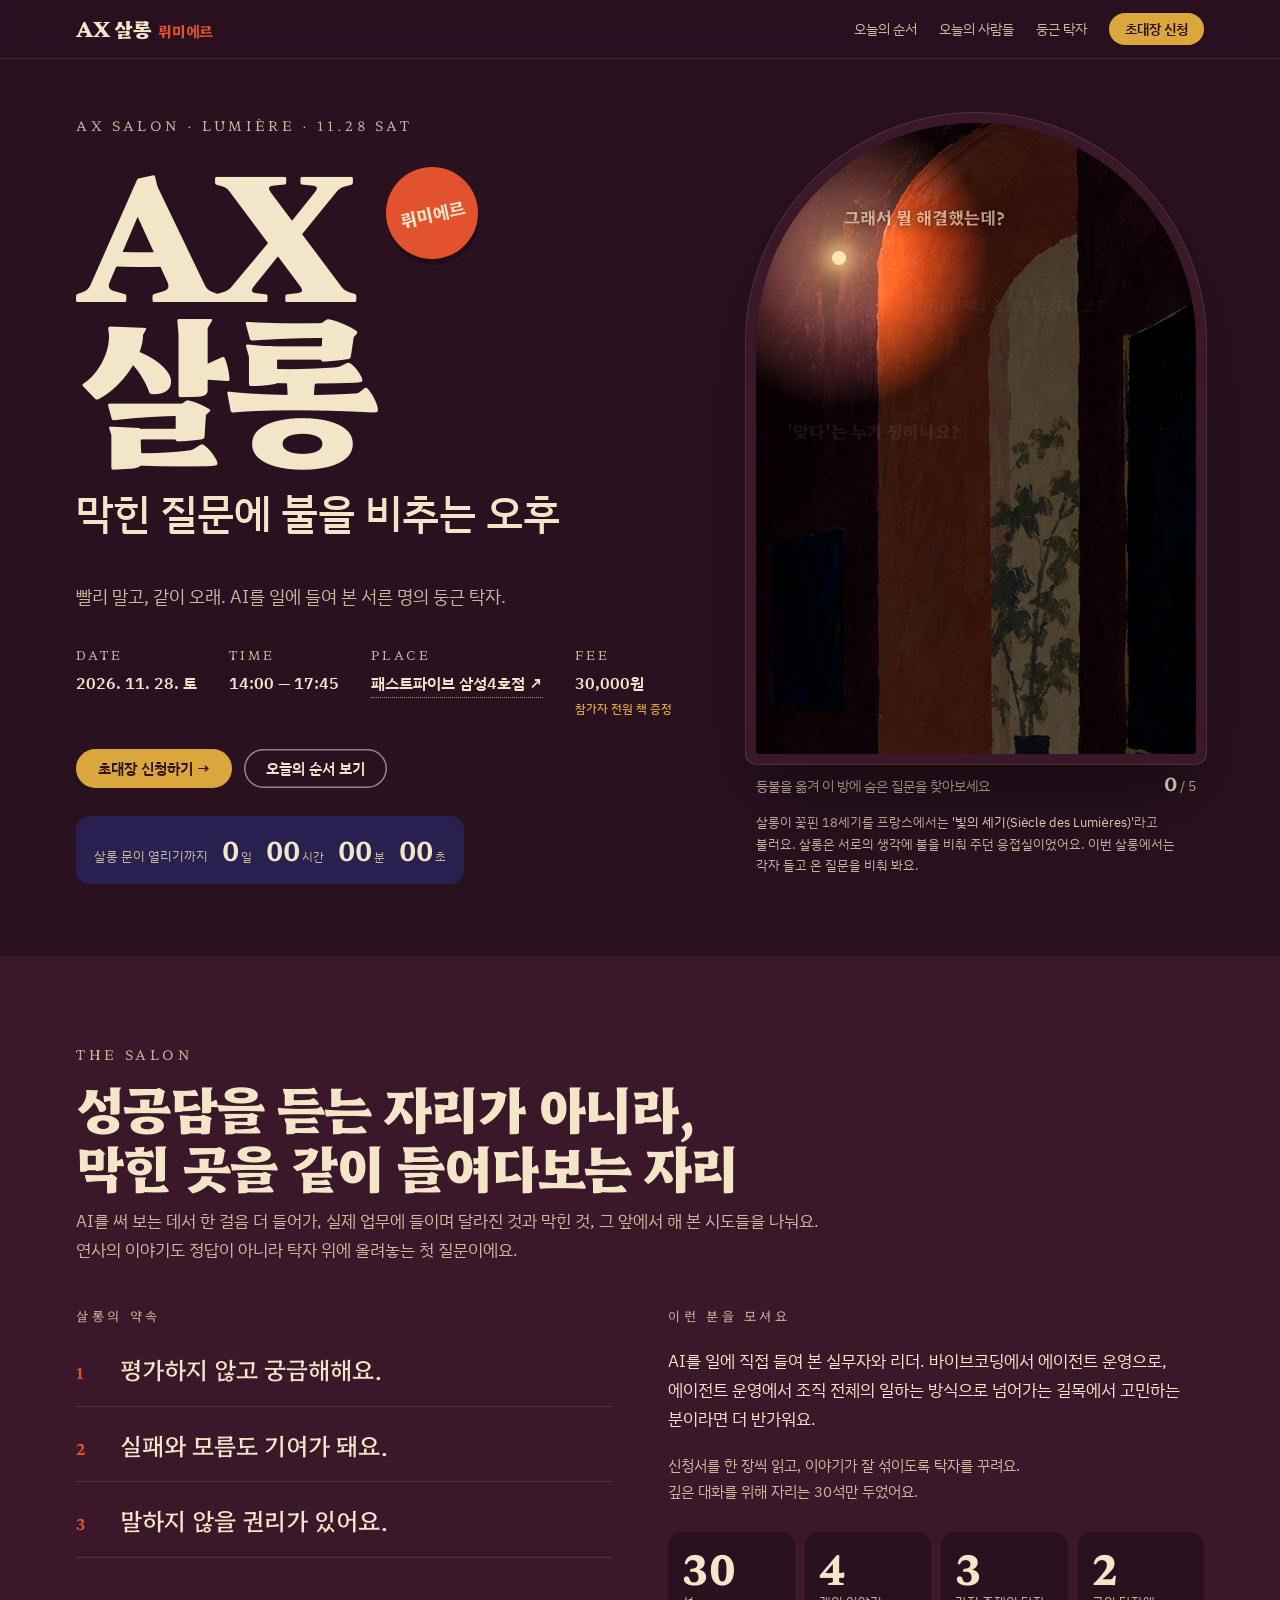
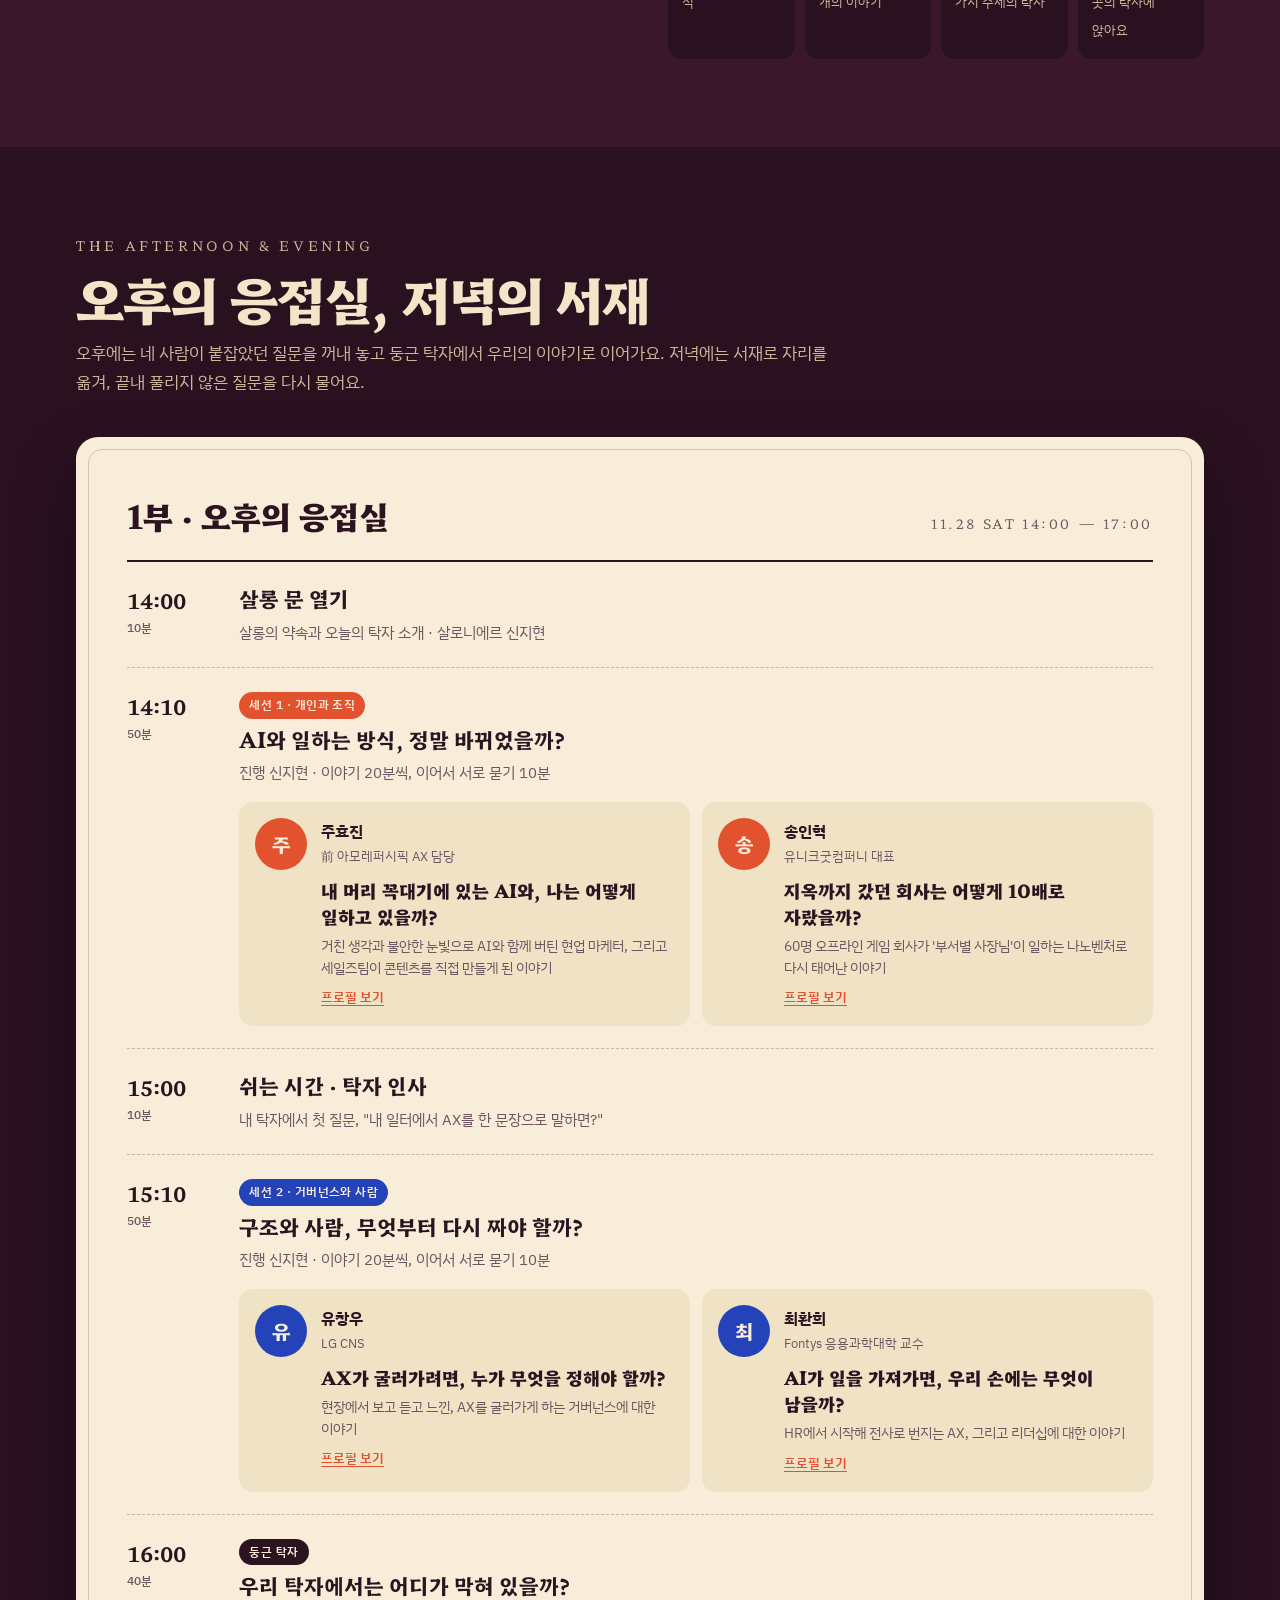
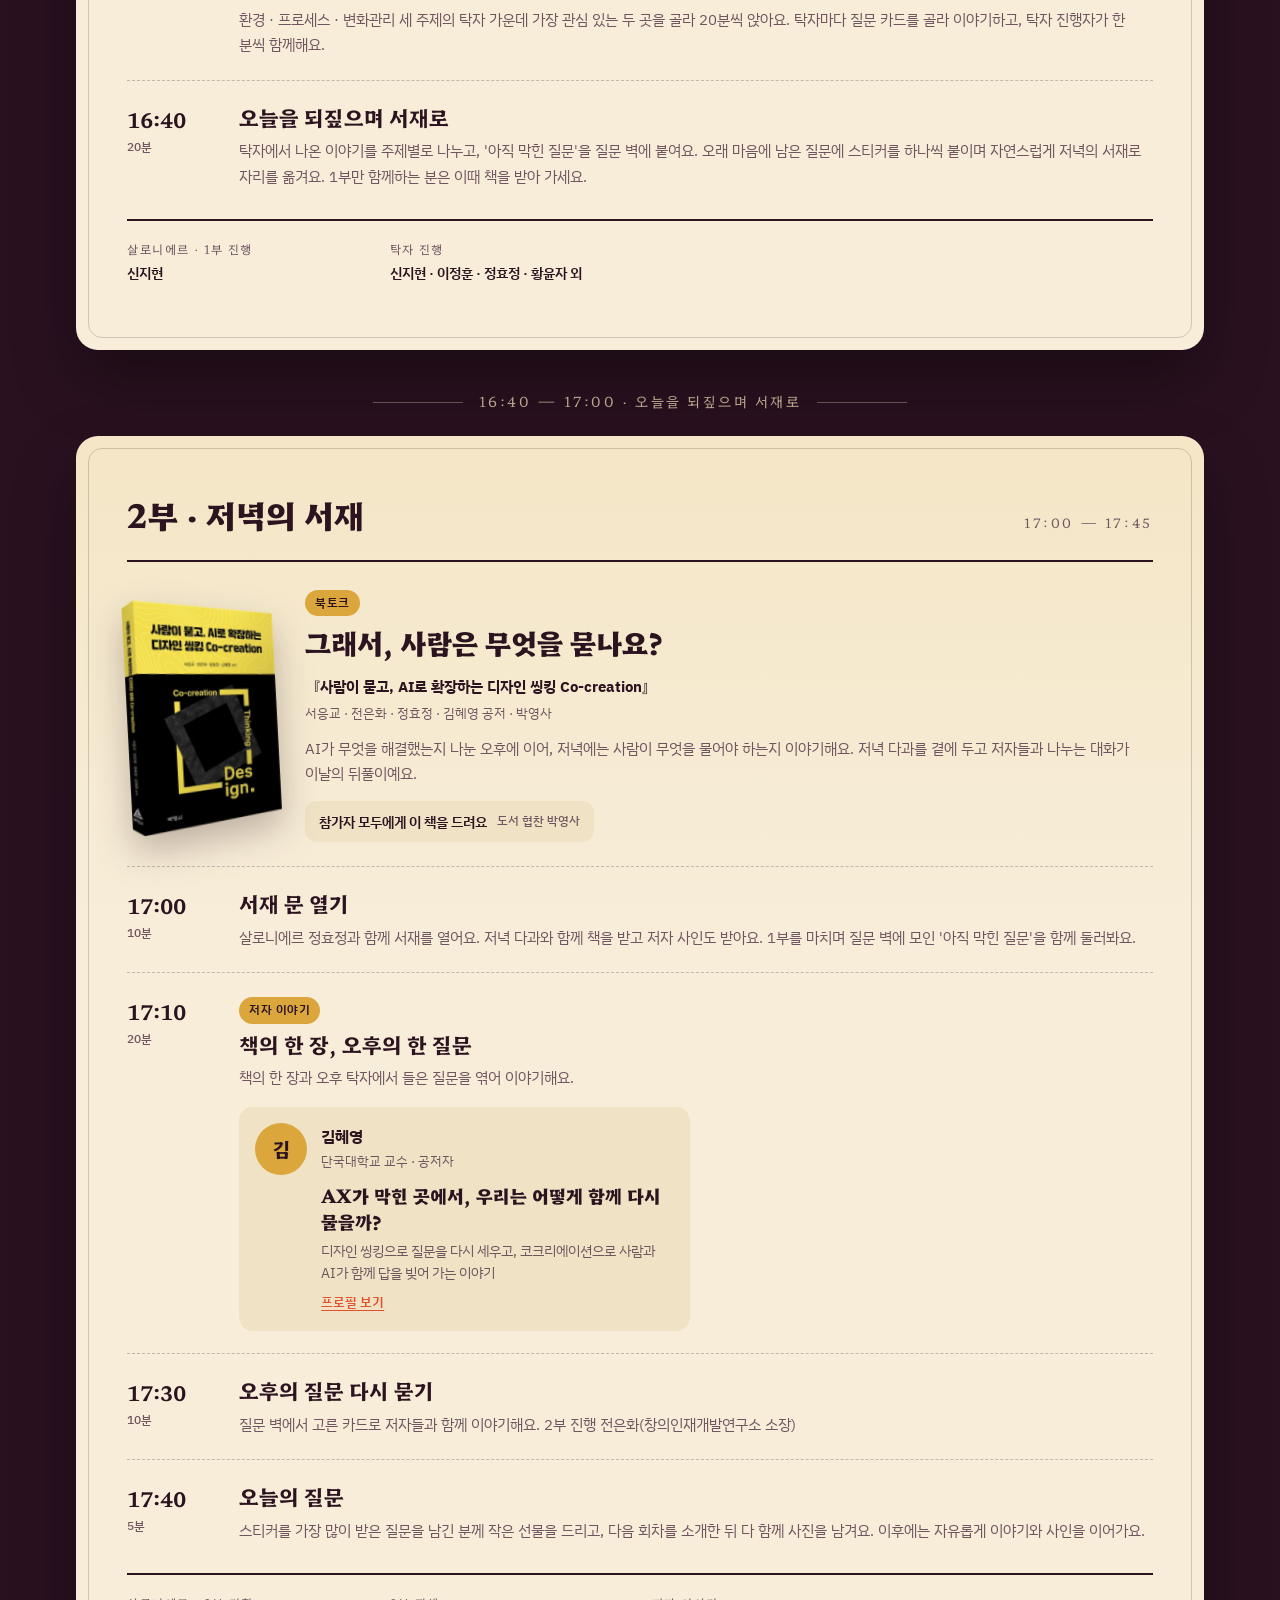
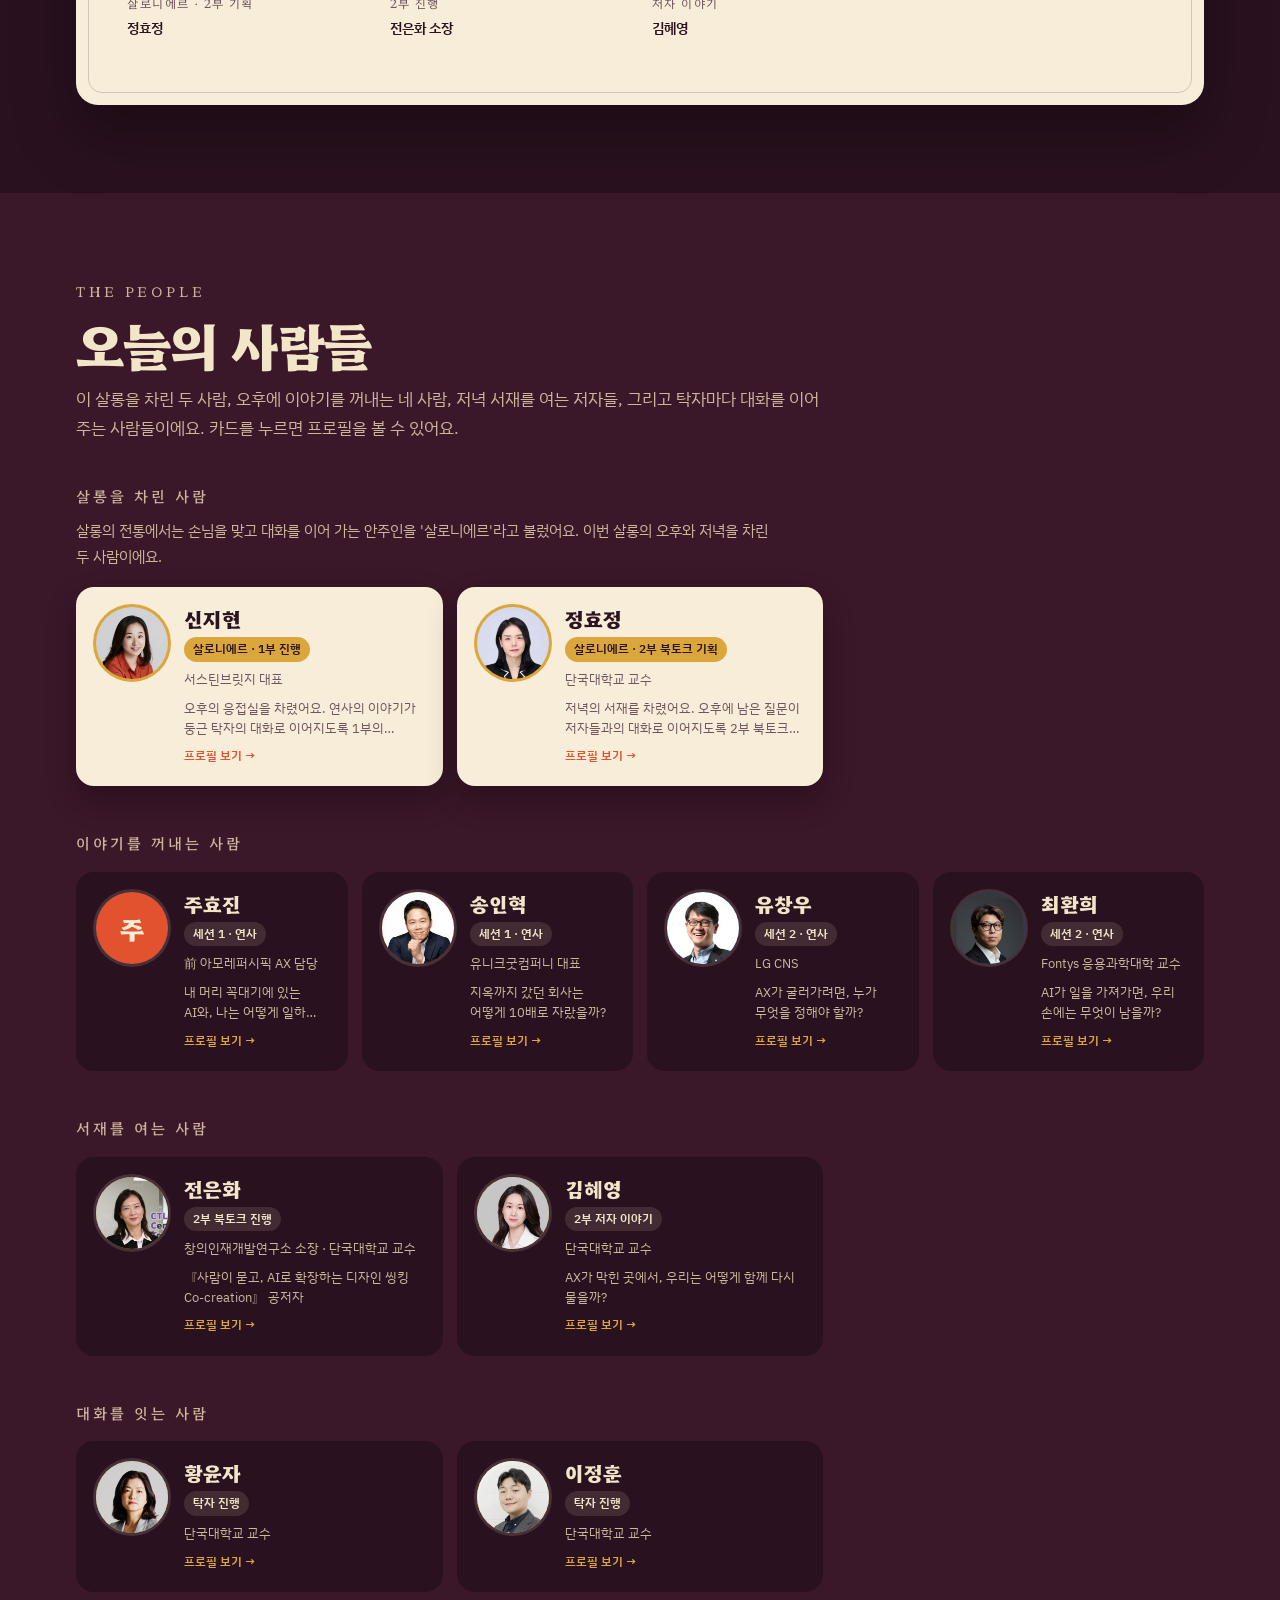
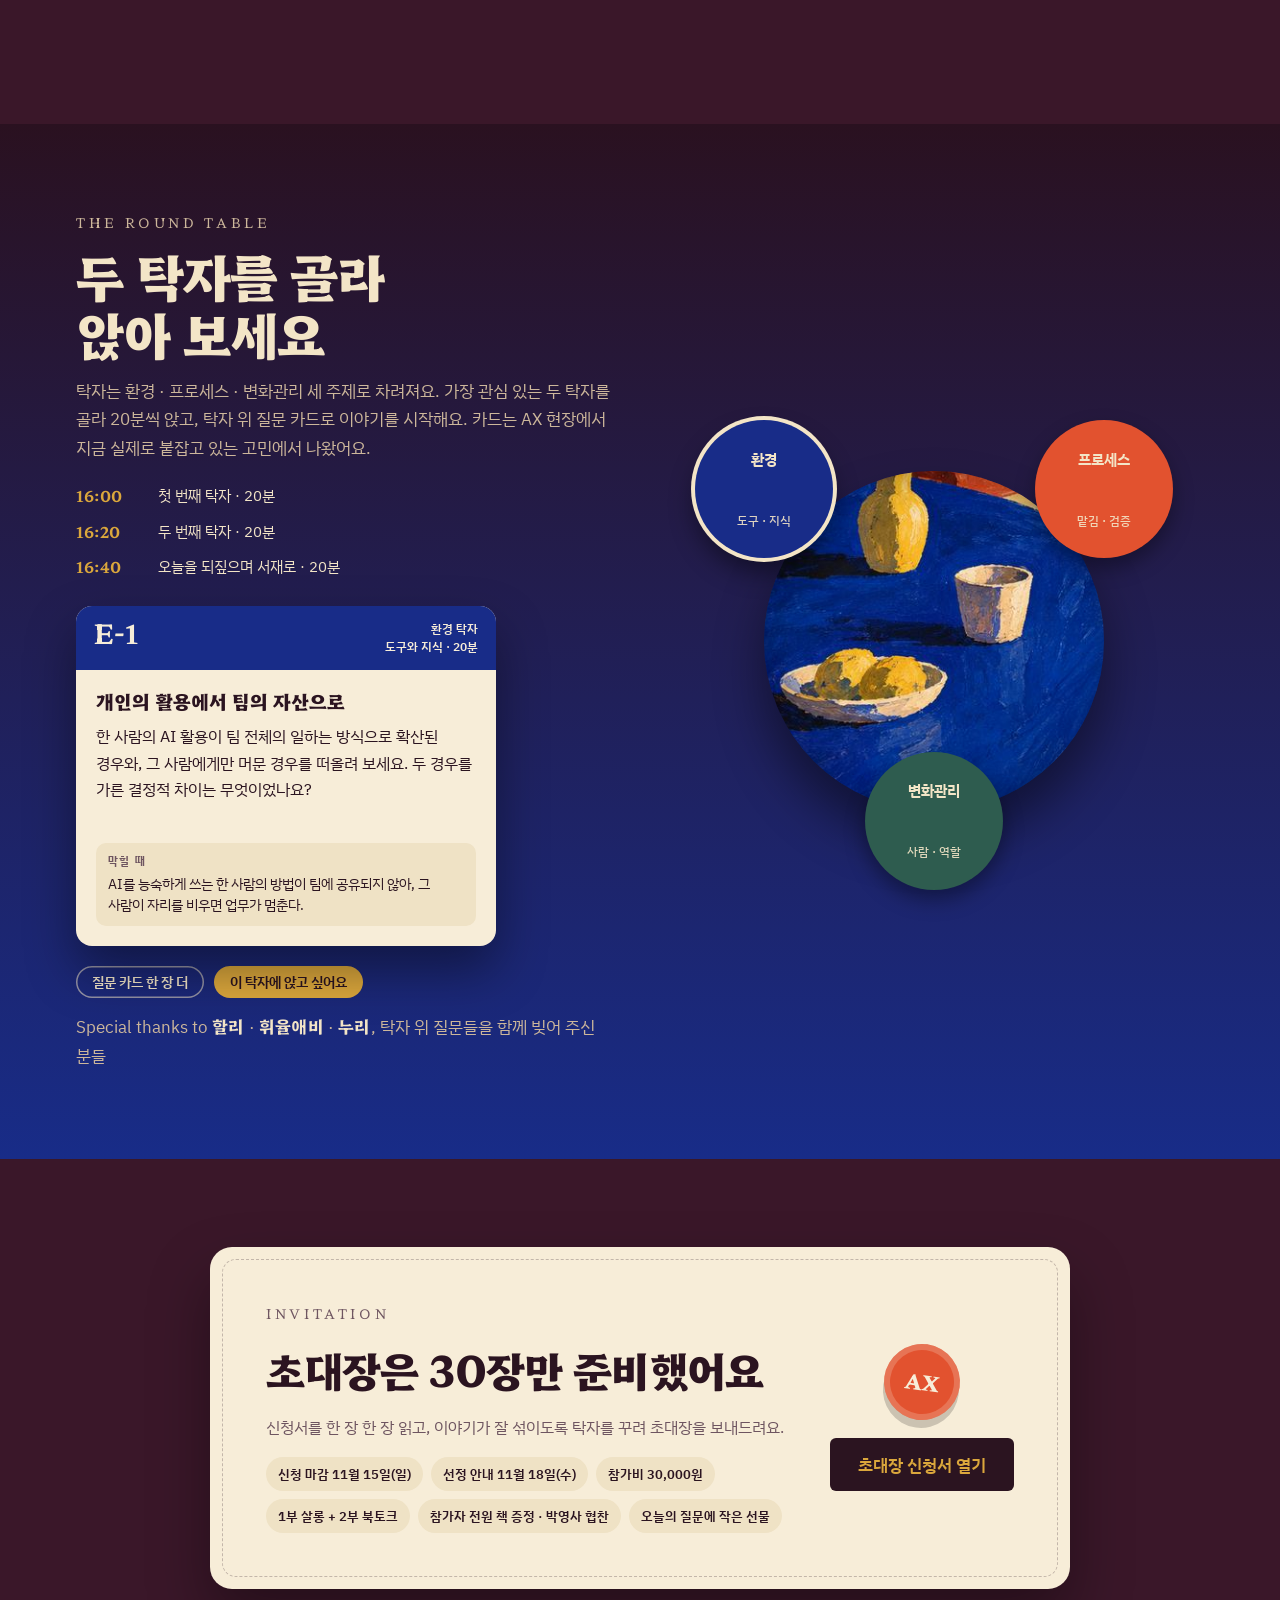
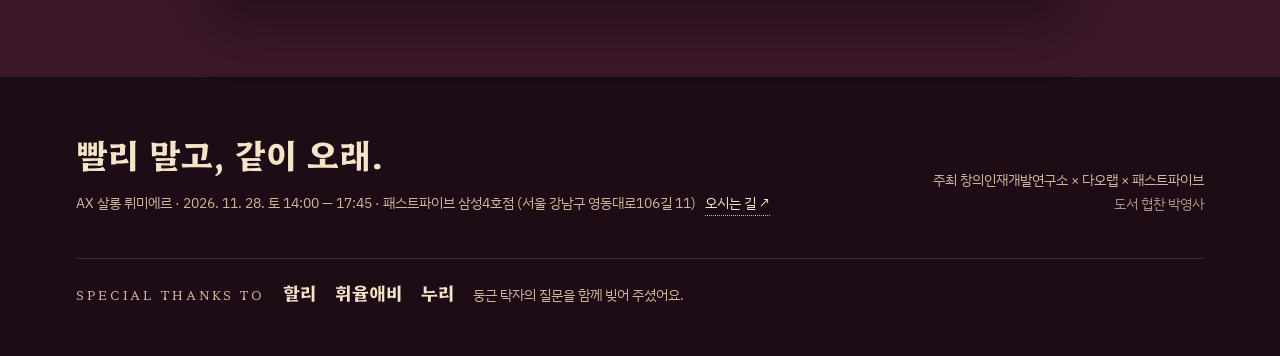
==== b.html @ dee2834d "Add files via upload" ====
<!doctype html>
<html lang="ko">
<head>
<meta charset="utf-8">
<meta name="viewport" content="width=device-width, initial-scale=1, viewport-fit=cover">
<title>AX 살롱 뤼미에르 · 막힌 질문에 불을 비추는 오후</title>
<meta name="description" content="11월 28일(토) 14:00–17:45, 패스트파이브 삼성4호점. AI를 일에 들여 본 서른 명의 둥근 탁자와, 저자와 함께하는 저녁 북토크. 참가비 30,000원(참가자 전원 책 증정), 신청서 선발제.">
<meta name="theme-color" content="#2A1120">
<link rel="icon" href="favicon.svg" type="image/svg+xml">
<link rel="canonical" href="https://ax-salon-deep.vercel.app/">
<meta name="robots" content="noindex">
<meta property="og:type" content="website">
<meta property="og:locale" content="ko_KR">
<meta property="og:site_name" content="AX 살롱">
<meta property="og:title" content="AX 살롱 뤼미에르 · 막힌 질문에 불을 비추는 오후">
<meta property="og:description" content="11월 28일(토) 14:00–17:45, 패스트파이브 삼성4호점. AI를 일에 들여 본 서른 명의 둥근 탁자와, 저자와 함께하는 저녁 북토크. 참가비 30,000원(참가자 전원 책 증정), 신청서 선발제.">
<meta property="og:url" content="https://ax-salon-deep.vercel.app/b.html">
<meta property="og:image" content="https://ax-salon-deep.vercel.app/og.jpg">
<meta property="og:image:width" content="1200">
<meta property="og:image:height" content="630">
<meta name="twitter:card" content="summary_large_image">
<link rel="preconnect" href="https://fonts.googleapis.com">
<link rel="preconnect" href="https://fonts.gstatic.com" crossorigin>
<link rel="stylesheet" href="https://fonts.googleapis.com/css2?family=Hahmlet:wght@400;500;700;800;900&family=IBM+Plex+Sans+KR:wght@400;500;600;700&display=swap">
<style>
/* Layout: 응접실 한 바퀴 — 문 앞(등불로 숨은 질문 찾기) → 살롱의 약속 → 오후의 순서(종이 메뉴 카드) → 둥근 탁자(질문 카드 뽑기) → 초대장(팝업 신청서) */
:root {
  color-scheme: dark;
  --wall: #2A1120;        /* 포스터의 자두색 벽 */
  --wall-2: #3A1729;
  --wall-3: #4C1F35;
  --arch: #E2522F;        /* 아치의 주홍 */
  --table: #2443B8;       /* 둥근 탁자의 코발트 */
  --table-deep: #182C88;
  --ochre: #DBA73C;       /* 화병과 꽃 */
  --cream: #F3E5C7;       /* 포스터 타이포 */
  --cream-dim: #CDB79B;
  --paper: #F7EDD8;
  --paper-2: #EFE2C5;
  --ink: #2B1420;
  --ink-soft: #6E5560;
  --err: #B83A22;
  --display: 'Hahmlet', 'Noto Serif KR', 'Nanum Myeongjo', serif;
  --body: 'IBM Plex Sans KR', 'Noto Sans KR', 'Apple SD Gothic Neo', sans-serif;
}
* { box-sizing: border-box; }
[hidden] { display: none !important; }
html { scroll-behavior: smooth; }
@media (prefers-reduced-motion: reduce) { html { scroll-behavior: auto; } *, *::before, *::after { animation: none !important; transition: none !important; } }
body { margin: 0; background: var(--wall); color: var(--cream); font-family: var(--body); font-size: 16px; line-height: 1.7; word-break: keep-all; overflow-x: hidden; }
body.locked { overflow: hidden; }
body::before { content: ""; position: fixed; inset: 0 0 auto; height: env(safe-area-inset-top, 0px); z-index: 30; background: var(--wall); }
a { color: inherit; }
.wrap { max-width: 1160px; margin: 0 auto; padding-left: max(16px, env(safe-area-inset-left, 0px)); padding-right: max(16px, env(safe-area-inset-right, 0px)); }
h1, h2, h3 { font-family: var(--display); text-wrap: balance; margin: 0; }
.eyebrow { font-family: var(--display); font-size: 13px; letter-spacing: .28em; text-transform: uppercase; color: var(--cream-dim); }
:focus-visible { outline: 2px solid var(--ochre); outline-offset: 3px; }

/* ---------- header ---------- */
.bar { position: sticky; top: env(safe-area-inset-top, 0px); z-index: 20; background: color-mix(in srgb, var(--wall) 88%, transparent); backdrop-filter: blur(10px); border-bottom: 1px solid color-mix(in srgb, var(--cream) 12%, transparent); }
.bar .wrap { display: flex; align-items: center; justify-content: space-between; gap: 16px; padding-block: 12px; }
.logo { font-family: var(--display); font-weight: 800; font-size: 20px; letter-spacing: -.01em; text-decoration: none; }
.logo em { font-style: normal; color: var(--arch); margin-left: 6px; font-weight: 700; font-size: 15px; }
.nav { display: flex; gap: 22px; align-items: center; font-size: 14px; }
.nav a { text-decoration: none; color: var(--cream-dim); }
.nav a:hover { color: var(--cream); }
@media (max-width: 720px) { .nav a { display: none; } }
.btn { display: inline-flex; align-items: center; gap: 8px; border: 0; border-radius: 999px; padding: 12px 22px; font: 600 15px/1 var(--body); cursor: pointer; text-decoration: none; transition: transform .2s ease, background .2s ease; }
.btn-primary { background: var(--ochre); color: var(--ink); }
.btn-primary:hover { transform: translateY(-2px); background: #E8B54A; }
.btn-ghost { background: transparent; color: var(--cream); box-shadow: inset 0 0 0 1.5px color-mix(in srgb, var(--cream) 55%, transparent); }
.btn-ghost:hover { box-shadow: inset 0 0 0 1.5px var(--cream); }
.btn-sm { padding: 9px 16px; font-size: 14px; }

/* ---------- hero ---------- */
.hero { position: relative; padding-block: 56px 72px; overflow: hidden; }
.hero .wrap { display: grid; grid-template-columns: 1.15fr .85fr; gap: 56px; align-items: center; }
@media (max-width: 900px) { .hero .wrap { grid-template-columns: 1fr; gap: 40px; } }
.hero-copy { min-width: 0; }
.title { font-weight: 800; font-size: clamp(76px, 13vw, 168px); line-height: .9; letter-spacing: -.035em; color: var(--cream); margin-top: 18px; position: relative; display: inline-block; }
.title .ko { display: block; }
.seal { position: absolute; left: calc(100% + 12px); top: 12px; width: clamp(64px, 8vw, 92px); aspect-ratio: 1; border-radius: 50%; background: var(--arch); color: var(--cream); display: grid; place-items: center; font: 700 clamp(17px, 2vw, 22px)/1 var(--display); transform: rotate(-12deg); box-shadow: 0 6px 0 rgba(0,0,0,.25); }
.seal-long { font-size: clamp(13px, 1.6vw, 18px); letter-spacing: -.04em; }
.q { font-weight: 500; font-size: clamp(26px, 3.6vw, 42px); line-height: 1.25; margin-top: 26px; color: var(--cream); }
.motto { font-size: 18px; color: var(--cream-dim); margin-top: 8px; }
.facts { display: grid; grid-template-columns: repeat(4, auto); gap: 10px 32px; margin: 34px 0 30px; padding: 0; justify-content: start; }
.facts div { min-width: 0; }
.facts dt { font-family: var(--display); font-size: 12px; letter-spacing: .24em; color: var(--cream-dim); }
.facts dd { margin: 4px 0 0; font-size: 16px; font-weight: 600; font-variant-numeric: tabular-nums; }
.facts dd small { display: block; font-size: 12px; font-weight: 500; color: var(--ochre); margin-top: 2px; }
@media (max-width: 560px) { .facts { grid-template-columns: 1fr 1fr; } }
.cta-row { display: flex; flex-wrap: wrap; gap: 12px; align-items: center; }
.countdown { margin-top: 28px; display: inline-flex; align-items: baseline; gap: 14px; flex-wrap: wrap; padding: 12px 18px; border-radius: 14px; background: color-mix(in srgb, var(--table) 30%, var(--wall)); font-variant-numeric: tabular-nums; }
.countdown .lbl { font-size: 13px; color: var(--cream-dim); }
.countdown b { font-family: var(--display); font-size: 26px; font-weight: 700; }
.countdown small { font-size: 12px; color: var(--cream-dim); margin-left: 2px; }
@media (max-width: 560px) { .countdown { gap: 10px; padding: 10px 14px; } .countdown b { font-size: 21px; } .countdown .lbl { width: 100%; } }

/* the lamp: a dim drawing room, a warm circle of light, questions hidden on the walls */
.lampwrap { justify-self: center; width: min(100%, 440px); display: grid; gap: 14px; }
.arch { --mx: 50%; --my: 30%; --r: 150px; position: relative; width: 100%; aspect-ratio: 3 / 4.3; border-radius: 999px 999px 18px 18px; overflow: hidden; background: #140810; box-shadow: 0 0 0 10px var(--wall-2), 0 0 0 11px color-mix(in srgb, var(--cream) 18%, transparent), 0 40px 80px rgba(0,0,0,.45); isolation: isolate; cursor: none; touch-action: pan-y; }
.arch img { position: absolute; inset: 0; width: 100%; height: 100%; object-fit: cover; object-position: 50% 0%; display: block; }
.arch .dim { filter: brightness(.34) saturate(.65) contrast(1.05); }
.arch .lit { filter: brightness(1.12) saturate(1.15); -webkit-mask-image: radial-gradient(circle var(--r) at var(--mx) var(--my), #000 0%, #000 42%, transparent 100%); mask-image: radial-gradient(circle var(--r) at var(--mx) var(--my), #000 0%, #000 42%, transparent 100%); }
.arch .glow { position: absolute; inset: 0; pointer-events: none; mix-blend-mode: screen; background: radial-gradient(circle calc(var(--r) * 1.4) at var(--mx) var(--my), rgba(255,206,130,.42), rgba(255,170,90,.14) 45%, transparent 72%); }
.arch .flame { position: absolute; left: var(--mx); top: var(--my); width: 14px; height: 14px; margin: -7px 0 0 -7px; border-radius: 50%; background: #FFE7B0; box-shadow: 0 0 18px 8px rgba(255,214,140,.75), 0 0 60px 24px rgba(255,170,80,.35); pointer-events: none; }
.sq { position: absolute; max-width: 58%; font: 700 clamp(14px, 1.45vw, 17px)/1.4 var(--display); color: #FFF3D6; text-shadow: 0 2px 12px rgba(30,6,16,.95), 0 0 2px rgba(30,6,16,.9); opacity: 0; pointer-events: none; transition: opacity .15s linear; }
.sq.found::after { content: " ✓"; color: var(--ochre); }
.lamp-hint { margin: 0; display: flex; justify-content: space-between; gap: 12px; align-items: baseline; font-size: 14px; color: var(--cream-dim); }
.lamp-hint b { color: var(--cream); font-family: var(--display); font-size: 18px; }
.lamp-hint > span:last-child { white-space: nowrap; flex: none; }
.lamp-note { margin: 0; font-size: 13px; line-height: 1.65; color: var(--cream-dim); }
.lamp-note i { font-style: normal; color: var(--cream); }

/* ---------- section scaffolding ---------- */
section.band { padding-block: 88px; }
.band-head { display: grid; gap: 12px; margin-bottom: 40px; max-width: 760px; }
.band-head h2 { font-size: clamp(32px, 4.4vw, 52px); font-weight: 800; letter-spacing: -.02em; line-height: 1.12; }
.band-head p { margin: 0; color: var(--cream-dim); font-size: 17px; }

/* ---------- promise ---------- */
.promise { background: var(--wall-2); }
.promise-grid { display: grid; grid-template-columns: 1fr 1fr; gap: 56px; align-items: start; }
@media (max-width: 900px) { .promise-grid { grid-template-columns: 1fr; gap: 40px; } }
.vows { list-style: none; margin: 0; padding: 0; display: grid; gap: 2px; }
.vows li { display: grid; grid-template-columns: 44px 1fr; align-items: baseline; padding: 16px 0; border-bottom: 1px solid color-mix(in srgb, var(--cream) 14%, transparent); font-family: var(--display); font-size: clamp(19px, 2.2vw, 24px); font-weight: 500; }
.vows li span { font-size: 15px; color: var(--arch); font-weight: 700; }
.who { display: grid; gap: 20px; }
.who p { margin: 0; font-size: 17px; }
.who .note { font-size: 15px; color: var(--cream-dim); }
.stats { display: grid; grid-template-columns: repeat(4, 1fr); gap: 10px; margin-top: 8px; }
@media (max-width: 560px) { .stats { grid-template-columns: repeat(2, 1fr); } }
.stat { background: var(--wall); border-radius: 14px; padding: 16px 14px; }
.stat b { display: block; font-family: var(--display); font-size: 40px; font-weight: 800; line-height: 1; color: var(--cream); font-variant-numeric: tabular-nums; }
.stat span { font-size: 13px; color: var(--cream-dim); }

/* ---------- program (paper menu card) ---------- */
.program { background: var(--wall); }
.menu { background: var(--paper); color: var(--ink); border-radius: 22px; padding: clamp(24px, 4vw, 56px); box-shadow: 0 30px 60px rgba(0,0,0,.35); position: relative; }
.menu::before { content: ""; position: absolute; inset: 12px; border: 1px solid color-mix(in srgb, var(--ink) 18%, transparent); border-radius: 14px; pointer-events: none; }
.menu-top { display: flex; justify-content: space-between; align-items: baseline; flex-wrap: wrap; gap: 8px; padding-bottom: 18px; border-bottom: 2px solid var(--ink); }
.menu-top h3 { font-size: clamp(24px, 3vw, 32px); font-weight: 800; }
.menu-top span { font-family: var(--display); letter-spacing: .2em; font-size: 13px; color: var(--ink-soft); }
.slot { display: grid; grid-template-columns: 92px 1fr; gap: 20px; padding: 22px 0; border-bottom: 1px dashed color-mix(in srgb, var(--ink) 25%, transparent); }
.slot:last-of-type { border-bottom: 0; padding-bottom: 4px; }
@media (max-width: 560px) { .slot { grid-template-columns: 1fr; gap: 6px; } }
.time { font-family: var(--display); font-weight: 700; font-size: 20px; font-variant-numeric: tabular-nums; }
.time small { display: block; font-family: var(--body); font-size: 12px; font-weight: 500; color: var(--ink-soft); }
.slot h4 { margin: 0; font-family: var(--display); font-size: 21px; font-weight: 700; line-height: 1.4; }
.slot .tag { display: inline-block; font-family: var(--body); font-size: 12px; font-weight: 600; letter-spacing: .04em; padding: 3px 10px; border-radius: 999px; margin-bottom: 6px; color: var(--paper); background: var(--ink); }
.slot.session .tag { background: var(--arch); }
.slot.session.two .tag { background: var(--table); }
.slot p { margin: 6px 0 0; color: var(--ink-soft); font-size: 15px; }
.guests { display: grid; grid-template-columns: 1fr 1fr; gap: 12px; margin-top: 16px; }
@media (max-width: 720px) { .guests { grid-template-columns: 1fr; } }
.guest { display: grid; grid-template-columns: 52px 1fr; gap: 14px; align-items: start; background: var(--paper-2); border-radius: 14px; padding: 16px; transition: transform .25s ease, box-shadow .25s ease; min-width: 0; }
.guest:hover { transform: translateY(-3px) rotate(-.3deg); box-shadow: 0 12px 24px rgba(43,20,32,.14); }
.mono { width: 52px; height: 52px; border-radius: 50%; display: grid; place-items: center; font: 700 20px/1 var(--display); color: var(--paper); background: var(--arch); }
.two .mono { background: var(--table); }
.guest .name { font-weight: 700; font-size: 16px; }
.guest .org { font-size: 13px; color: var(--ink-soft); }
.guest .talk { font-family: var(--display); font-weight: 800; font-size: 18px; line-height: 1.45; margin-top: 10px; }
.guest .story { font-size: 13.5px; color: var(--ink-soft); margin-top: 6px; line-height: 1.6; }
.guest .tbd { font-size: 11px; font-weight: 600; color: var(--paper); background: var(--ink-soft); border-radius: 999px; padding: 1px 7px; vertical-align: 2px; margin-left: 4px; font-family: var(--body); }
.hosts { margin-top: 26px; padding-top: 18px; border-top: 2px solid var(--ink); display: grid; grid-template-columns: repeat(4, 1fr); gap: 12px 24px; font-size: 14px; }
@media (max-width: 720px) { .hosts { grid-template-columns: 1fr 1fr; } }
.hosts dt { font-family: var(--display); font-size: 12px; letter-spacing: .12em; color: var(--ink-soft); }
.hosts dd { margin: 2px 0 0; font-weight: 600; }
/* 2부 · 저녁의 서재 */
.interlude { display: flex; align-items: center; justify-content: center; gap: 16px; margin: 40px 0 22px; color: var(--cream-dim); font-family: var(--display); font-size: 14px; letter-spacing: .18em; text-align: center; }
.interlude::before, .interlude::after { content: ""; flex: 0 1 90px; height: 1px; background: color-mix(in srgb, var(--cream) 35%, transparent); }
.menu.evening { background: linear-gradient(180deg, #F4E6C6 0%, var(--paper) 38%); }
.menu.evening .menu-top { border-bottom-color: var(--ink); }
.book { display: grid; grid-template-columns: 150px 1fr; gap: 28px; align-items: center; padding: 26px 0 24px; border-bottom: 1px dashed color-mix(in srgb, var(--ink) 25%, transparent); }
.book img { width: 100%; height: auto; display: block; transform: rotate(-3deg); filter: drop-shadow(0 16px 18px rgba(43,20,32,.28)); }
.book .tag { display: inline-block; font-size: 12px; font-weight: 600; letter-spacing: .04em; padding: 3px 10px; border-radius: 999px; margin-bottom: 8px; color: var(--ink); background: var(--ochre); }
.book h4 { margin: 0; font-family: var(--display); font-size: clamp(22px, 2.6vw, 28px); font-weight: 800; line-height: 1.35; }
.book .btitle { margin: 12px 0 0; font-weight: 700; font-size: 15px; }
.book .bmeta { margin: 2px 0 0; font-size: 13px; color: var(--ink-soft); }
.book .blead { margin: 12px 0 0; font-size: 15px; color: var(--ink-soft); }
.book .gift { margin: 14px 0 0; display: inline-flex; flex-wrap: wrap; align-items: center; gap: 6px 10px; font-size: 14px; font-weight: 600; background: var(--paper-2); border-radius: 12px; padding: 9px 14px; }
.book .gift small { font-weight: 500; font-size: 12px; color: var(--ink-soft); }
@media (max-width: 560px) { .book { grid-template-columns: 1fr; gap: 18px; } .book img { width: 120px; } .interlude { letter-spacing: .1em; gap: 10px; white-space: nowrap; } .interlude::before, .interlude::after { flex-basis: 32px; } }
.slot.evening .tag { background: var(--ochre); color: var(--ink); }
.slot.evening .mono { background: var(--ochre); color: var(--ink); }
.pgrid.trio { grid-template-columns: repeat(3, 1fr); }
@media (max-width: 900px) { .pgrid.trio { grid-template-columns: repeat(2, 1fr); } }
@media (max-width: 480px) { .pgrid.trio { grid-template-columns: 1fr; } }

/* ---------- directions ---------- */
.placebtn { all: unset; cursor: pointer; font-weight: 600; border-bottom: 1.5px dotted color-mix(in srgb, var(--cream) 60%, transparent); }
.placebtn:hover { border-bottom-color: var(--ochre); color: #fff; }
.placebtn:focus-visible { outline: 2px solid var(--ochre); outline-offset: 3px; }
.mapcard { position: relative; margin-top: 20px; height: 220px; border-radius: 16px; overflow: hidden; background:
  repeating-linear-gradient(0deg, color-mix(in srgb, var(--cream) 10%, transparent) 0 1px, transparent 1px 34px),
  repeating-linear-gradient(90deg, color-mix(in srgb, var(--cream) 10%, transparent) 0 1px, transparent 1px 34px),
  radial-gradient(circle at 50% 46%, color-mix(in srgb, var(--ochre) 35%, var(--table)) 0, var(--table) 46%, var(--table-deep) 100%); }
.mapcard .pin { position: absolute; left: 50%; top: 44%; width: 34px; height: 34px; margin: -34px 0 0 -17px; background: var(--arch); border-radius: 50% 50% 50% 0; transform: rotate(-45deg); box-shadow: 0 8px 18px rgba(0,0,0,.35); animation: drop .7s cubic-bezier(.2,1.4,.4,1); }
.mapcard .pin::after { content: ""; position: absolute; inset: 10px; border-radius: 50%; background: var(--paper); }
@keyframes drop { from { transform: translateY(-40px) rotate(-45deg); } }
.mapcard .ring { position: absolute; left: 50%; top: 44%; width: 90px; height: 30px; margin: -12px 0 0 -45px; border-radius: 50%; border: 2px solid color-mix(in srgb, var(--cream) 45%, transparent); animation: pulse 2.4s ease-out infinite; }
@keyframes pulse { from { transform: scale(.4); opacity: 1; } to { transform: scale(1.6); opacity: 0; } }
.mapcard .tagname { position: absolute; left: 50%; top: calc(44% + 18px); transform: translateX(-50%); white-space: nowrap; font: 700 15px/1 var(--display); color: var(--cream); background: rgba(20,6,14,.55); padding: 7px 12px; border-radius: 999px; }
.addr { margin: 20px 0 0; display: grid; grid-template-columns: 56px 1fr; gap: 8px 14px; font-size: 15px; }
.addr dt { color: var(--ink-soft); font-size: 13px; font-weight: 600; padding-top: 2px; }
.addr dd { margin: 0; font-weight: 600; display: flex; flex-wrap: wrap; gap: 8px 12px; align-items: center; }
.copy { border: 1.5px solid var(--ink); background: transparent; color: var(--ink); border-radius: 999px; padding: 4px 12px; font: 600 12.5px/1.4 var(--body); cursor: pointer; }
.maplinks { display: flex; flex-wrap: wrap; gap: 10px; margin-top: 22px; }
.maplinks a { text-decoration: none; }
.btn-map { background: var(--ink); color: var(--paper); }
.btn-map:hover { transform: translateY(-2px); }
.btn-map.alt { background: transparent; color: var(--ink); box-shadow: inset 0 0 0 1.5px var(--ink); }
.mapnote { font-size: 13px; color: var(--ink-soft); margin: 12px 0 0; }
.footbtn { all: unset; cursor: pointer; color: var(--cream); border-bottom: 1px dotted var(--cream-dim); margin-left: 6px; }
.footbtn:focus-visible { outline: 2px solid var(--ochre); outline-offset: 3px; }

/* ---------- people ---------- */
.people { background: var(--wall-2); }
.grp { font-family: var(--display); font-size: 15px; letter-spacing: .2em; text-transform: uppercase; color: var(--cream-dim); font-weight: 500; margin: 0 0 16px; }
.grp + .pgrid { margin-bottom: 44px; }
.pgrid { display: grid; grid-template-columns: repeat(4, 1fr); gap: 14px; }
.pgrid.hosts { grid-template-columns: repeat(3, 1fr); }
@media (max-width: 900px) { .pgrid, .pgrid.hosts { grid-template-columns: repeat(2, 1fr); } }
@media (max-width: 480px) { .pgrid, .pgrid.hosts { grid-template-columns: 1fr; } }
.pcard { text-align: left; border: 0; cursor: pointer; background: var(--wall); color: var(--cream); border-radius: 18px; padding: 20px; display: grid; grid-template-columns: 72px 1fr; gap: 16px; align-items: start; font: inherit; transition: transform .25s ease, background .25s ease; min-width: 0; }
.pcard:hover { transform: translateY(-3px); background: color-mix(in srgb, var(--wall) 80%, var(--wall-3)); }
.photo { width: 72px; height: 72px; border-radius: 50%; overflow: hidden; display: grid; place-items: center; font: 800 26px/1 var(--display); color: var(--paper); background: var(--c, var(--arch)); flex: none; box-shadow: 0 0 0 3px color-mix(in srgb, var(--cream) 14%, transparent); }
.photo img { width: 100%; height: 100%; object-fit: cover; }
.pcard .pn { font: 800 20px/1.2 var(--display); }
.pcard .pr { display: inline-block; margin-top: 6px; font-size: 12px; font-weight: 600; padding: 2px 9px; border-radius: 999px; background: color-mix(in srgb, var(--cream) 12%, transparent); color: var(--cream); }
.pcard .po { font-size: 13px; color: var(--cream-dim); margin-top: 6px; }
.pcard .pb { font-size: 13px; color: var(--cream-dim); margin-top: 8px; line-height: 1.55; display: -webkit-box; -webkit-line-clamp: 2; -webkit-box-orient: vertical; overflow: hidden; }
.pcard .more { font-size: 12px; color: var(--ochre); margin-top: 8px; font-weight: 600; }
/* 살롱을 차린 두 사람: 크기는 다른 카드와 같고 색만 다르게 */
.salon-hosts { margin: 0 0 44px; }
.salon-hosts .sh-lead { margin: -6px 0 18px; color: var(--cream-dim); font-size: 15px; max-width: 700px; }
.pcard.host { background: var(--paper); color: var(--ink); box-shadow: 0 14px 30px rgba(0,0,0,.28); }
.pcard.host:hover { background: #FBF3E2; }
.pcard.host .photo { box-shadow: 0 0 0 3px var(--ochre); }
.pcard.host .pr { background: var(--ochre); color: var(--ink); }
.pcard.host .po, .pcard.host .pb { color: var(--ink-soft); }
.pcard.host .more { color: var(--arch); }
.plink { margin-top: 10px; border: 0; background: transparent; padding: 0; font: 600 13px/1.4 var(--body); color: var(--arch); cursor: pointer; text-decoration: underline; text-underline-offset: 3px; }
.profile-head { display: grid; grid-template-columns: 120px 1fr; gap: 22px; align-items: center; margin-top: 8px; }
@media (max-width: 520px) { .profile-head { grid-template-columns: 1fr; } }
.profile-head .photo { width: 120px; height: 120px; font-size: 42px; box-shadow: 0 0 0 4px var(--paper-2); }
.profile-head h2 { margin-top: 0; }
.profile-role { font-size: 14px; font-weight: 700; color: var(--arch); }
.profile-org { color: var(--ink-soft); margin-top: 4px; }
.profile-talk { margin-top: 22px; padding: 16px 18px; border-radius: 12px; background: var(--paper-2); }
.profile-talk b { display: block; font-size: 12px; letter-spacing: .12em; color: var(--ink-soft); margin-bottom: 4px; }
.profile-talk .t { font: 800 19px/1.45 var(--display); }
.profile-talk .st { font-size: 14px; color: var(--ink-soft); margin-top: 4px; }
.profile-bio { margin: 22px 0 0; padding-left: 18px; display: grid; gap: 8px; }
.profile-bio li { line-height: 1.6; }
.profile-empty { margin-top: 22px; color: var(--ink-soft); }

/* ---------- round table ---------- */
.roundtable { background: linear-gradient(180deg, var(--wall) 0%, var(--table-deep) 100%); overflow: hidden; }
.rt-grid { display: grid; grid-template-columns: 1fr 1fr; gap: 48px; align-items: center; }
@media (max-width: 900px) { .rt-grid { grid-template-columns: 1fr; } }
.tablestage { position: relative; width: min(100%, 460px); aspect-ratio: 1; justify-self: center; }
.top { position: absolute; inset: 13%; border-radius: 50%; background: url("assets/table.jpg") 45% 60% / 175% auto no-repeat, var(--table); box-shadow: 0 30px 50px rgba(0,0,0,.45), inset 0 0 40px rgba(0,0,30,.35); }
.chair { position: absolute; width: 30%; aspect-ratio: 1; border-radius: 50%; border: 0; cursor: pointer; display: grid; place-items: center; text-align: center; font: 700 15px/1.25 var(--body); color: var(--cream); padding: 8px; transition: transform .25s ease, box-shadow .25s ease; box-shadow: 0 10px 20px rgba(0,0,0,.35); }
.chair small { display: block; font-weight: 500; font-size: 11.5px; opacity: .9; }
.chair:hover { transform: scale(1.06); }
.chair[aria-pressed="true"] { box-shadow: 0 0 0 4px var(--cream), 0 14px 26px rgba(0,0,0,.45); }
.chair.env { background: var(--table-deep); left: -2%; top: 2%; }
.chair.pro { background: var(--arch); right: -2%; top: 2%; }
.chair.chg { background: #2E5C4F; left: 35%; bottom: -4%; }
.rt-copy h2 { font-size: clamp(32px, 4.4vw, 52px); font-weight: 800; letter-spacing: -.02em; line-height: 1.12; margin-top: 12px; }
.rt-copy > p { color: var(--cream-dim); font-size: 17px; margin: 14px 0 0; }
.rt-copy .steps { list-style: none; padding: 0; margin: 20px 0 26px; display: grid; gap: 10px; }
.rt-copy .steps li { display: grid; grid-template-columns: 70px 1fr; gap: 12px; font-size: 15px; }
.rt-copy .steps b { font-family: var(--display); font-weight: 700; color: var(--ochre); }
.cardstage { perspective: 1400px; max-width: 420px; }
.qcard { position: relative; transform-style: preserve-3d; transition: transform .7s cubic-bezier(.2,.7,.2,1); min-height: 340px; }
.qcard.flip { transform: rotateY(180deg); }
.face { position: absolute; inset: 0; backface-visibility: hidden; -webkit-backface-visibility: hidden; border-radius: 16px; background: var(--paper); color: var(--ink); overflow: hidden; display: flex; flex-direction: column; box-shadow: 0 24px 50px rgba(0,0,0,.4); }
.face.back { transform: rotateY(180deg); }
@media (max-width: 480px) { .qcard { min-height: 410px; } .face .fq { font-size: 15px; } }
.face .fh { display: flex; justify-content: space-between; align-items: flex-start; padding: 14px 18px; color: var(--paper); }
.face .fh .id { font: 700 26px/1 var(--display); }
.face .fh .deck { font-size: 12px; text-align: right; line-height: 1.5; font-weight: 600; }
.face .fb { padding: 18px 20px 20px; display: flex; flex-direction: column; gap: 10px; flex: 1; }
.face .ft { font: 800 19px/1.35 var(--display); }
.face .fq { font-size: 16px; line-height: 1.65; }
.face .stuck { margin-top: auto; background: var(--paper-2); border-radius: 10px; padding: 10px 12px; font-size: 13.5px; line-height: 1.6; }
.face .stuck b { display: block; font-size: 11px; letter-spacing: .12em; color: var(--ink-soft); margin-bottom: 2px; }
.rt-actions { display: flex; gap: 10px; flex-wrap: wrap; margin-top: 20px; }
.thanks-inline { margin: 22px 0 0; font-size: 13px; color: var(--cream-dim); }
.thanks-inline b { font-family: var(--display); font-weight: 700; color: var(--cream); letter-spacing: .02em; }

/* ---------- invitation teaser ---------- */
.invite { background: var(--wall-2); }
.envelope { position: relative; max-width: 860px; margin: 0 auto; background: var(--paper); color: var(--ink); border-radius: 22px; padding: clamp(28px, 5vw, 56px); display: grid; grid-template-columns: 1fr auto; gap: 28px; align-items: center; box-shadow: 0 30px 60px rgba(0,0,0,.35); }
@media (max-width: 720px) { .envelope { grid-template-columns: 1fr; } }
.envelope::before { content: ""; position: absolute; inset: 12px; border: 1px dashed color-mix(in srgb, var(--ink) 25%, transparent); border-radius: 14px; pointer-events: none; }
.envelope h2 { font-size: clamp(28px, 3.6vw, 42px); font-weight: 800; letter-spacing: -.02em; }
.envelope p { margin: 10px 0 0; color: var(--ink-soft); }
.dates { display: flex; flex-wrap: wrap; gap: 8px; margin-top: 16px; }
.dates span { font-size: 13px; font-weight: 600; background: var(--paper-2); border-radius: 999px; padding: 6px 12px; color: var(--ink); }
.btn-ink { background: var(--ink); color: var(--ochre); padding: 18px 28px; font-size: 17px; border-radius: 6px; position: relative; z-index: 1; }
.btn-ink:hover { transform: translateY(-2px); }
.seal-sm { width: 76px; height: 76px; border-radius: 50%; background: var(--arch); color: var(--paper); display: grid; place-items: center; font: 800 20px/1 var(--display); box-shadow: 0 8px 0 rgba(0,0,0,.18), inset 0 0 0 6px color-mix(in srgb, var(--paper) 22%, transparent); transform: rotate(8deg); justify-self: center; }

/* ---------- modal letter ---------- */
.modal { position: fixed; inset: 0; z-index: 50; overflow-y: auto; overscroll-behavior: contain; padding: max(24px, env(safe-area-inset-top, 0px)) max(16px, env(safe-area-inset-right, 0px)) max(24px, env(safe-area-inset-bottom, 0px)) max(16px, env(safe-area-inset-left, 0px)); }
.scrim { position: fixed; inset: 0; background: rgba(20,6,14,.78); backdrop-filter: blur(6px); animation: fade .3s ease; }
@keyframes fade { from { opacity: 0; } }
.sheet { position: relative; max-width: 780px; margin: 36px auto 24px; background: var(--paper); color: var(--ink); border-radius: 22px; padding: clamp(24px, 5vw, 56px); box-shadow: 0 30px 80px rgba(0,0,0,.5); color-scheme: light; animation: rise .5s cubic-bezier(.2,.8,.2,1); }
@keyframes rise { from { transform: translateY(40px) scale(.98); opacity: .2; } }
.sheet .waxseal { position: absolute; top: -34px; left: clamp(20px, 6vw, 56px); width: 76px; height: 76px; border-radius: 50%; background: var(--arch); color: var(--paper); display: grid; place-items: center; font: 800 20px/1 var(--display); box-shadow: 0 8px 0 rgba(0,0,0,.18), inset 0 0 0 6px color-mix(in srgb, var(--paper) 22%, transparent); transform: rotate(-8deg); animation: stamp .6s cubic-bezier(.2,1.4,.4,1) .15s backwards; }
@keyframes stamp { from { transform: scale(1.7) rotate(-24deg); opacity: 0; } }
.close { position: absolute; top: 16px; right: 16px; border: 0; background: var(--paper-2); color: var(--ink); width: 40px; height: 40px; border-radius: 50%; font: 600 22px/1 var(--body); cursor: pointer; }
.close:hover { background: #E5D5B3; }
.sheet h2 { font-size: clamp(28px, 4vw, 40px); font-weight: 800; letter-spacing: -.02em; margin-top: 18px; }
.sheet .lead { color: var(--ink-soft); margin: 10px 0 0; }
.draftnote { margin-top: 16px; font-size: 13px; line-height: 1.6; padding: 10px 14px; border-radius: 10px; background: color-mix(in srgb, var(--ochre) 22%, var(--paper)); }
.progress { position: sticky; top: -24px; z-index: 5; margin: 22px -8px 0; padding: 12px 8px; background: var(--paper); display: flex; align-items: center; gap: 12px; font-size: 13px; color: var(--ink-soft); }
.progress .track { flex: 1; height: 6px; border-radius: 999px; background: var(--paper-2); overflow: hidden; }
.progress .fill { height: 100%; width: 0%; background: var(--arch); border-radius: 999px; transition: width .35s ease; }
form fieldset { border: 0; padding: 0; margin: 30px 0 0; display: grid; gap: 20px; }
form legend { font: 800 23px/1.2 var(--display); padding: 0; margin-bottom: 6px; float: left; width: 100%; }
.legend-sub { margin: 0; font-size: 14px; color: var(--ink-soft); clear: both; }
.field { display: grid; gap: 6px; min-width: 0; }
.field label, .field .lab { font-weight: 700; font-size: 15px; }
.req { color: var(--err); margin-left: 2px; }
.hint { font-size: 13px; color: var(--ink-soft); margin-top: -2px; }
.field input[type=text], .field input[type=email], .field input[type=tel], .field select, .field textarea { width: 100%; font: 400 16px/1.5 var(--body); color: var(--ink); background: #FFFAF0; border: 1.5px solid var(--ink); border-radius: 6px; padding: 13px 14px; }
.field textarea { min-height: 116px; resize: vertical; }
.field input:focus, .field select:focus, .field textarea:focus { outline: none; border-color: var(--arch); box-shadow: 0 0 0 3px color-mix(in srgb, var(--arch) 25%, transparent); }
.field.bad input, .field.bad select, .field.bad textarea { border-color: var(--err); }
.err { font-size: 13px; color: var(--err); }
.two-col { display: grid; grid-template-columns: 1fr 1fr; gap: 20px; }
@media (max-width: 640px) { .two-col { grid-template-columns: 1fr; } }
.chips { display: flex; flex-wrap: wrap; gap: 8px; }
.chips input { position: absolute; opacity: 0; pointer-events: none; }
.chips label { font-weight: 600; font-size: 14px; padding: 9px 14px; border-radius: 999px; border: 1.5px solid var(--ink); cursor: pointer; background: #FFFAF0; }
.chips input:checked + label { background: var(--ink); color: var(--paper); }
.chips input:disabled + label { opacity: .4; cursor: not-allowed; }
.chips input:focus-visible + label { outline: 2px solid var(--arch); outline-offset: 2px; }
.check { display: grid; grid-template-columns: 22px 1fr; gap: 10px; align-items: start; font-size: 15px; line-height: 1.6; }
.check input { width: 20px; height: 20px; margin: 3px 0 0; accent-color: var(--ink); }
.submit-row { margin-top: 28px; display: grid; gap: 12px; }
.submit-row .btn-ink { justify-self: start; }
.formerr { font-size: 14px; color: var(--err); font-weight: 600; }
.done { text-align: center; padding: 10px 0 6px; }
.done .bigseal { width: 110px; height: 110px; margin: 0 auto 18px; border-radius: 50%; background: var(--arch); color: var(--paper); display: grid; place-items: center; font: 800 28px/1 var(--display); transform: rotate(-8deg); animation: stamp .6s cubic-bezier(.2,1.4,.4,1); }
.done h3 { font-size: clamp(26px, 3.4vw, 34px); font-weight: 800; }
.done p { color: var(--ink-soft); margin: 10px auto 0; max-width: 520px; }
.done .summary { margin: 22px auto 0; max-width: 520px; text-align: left; background: var(--paper-2); border-radius: 12px; padding: 16px 18px; font-size: 14px; display: grid; gap: 6px; }

/* ---------- footer ---------- */
footer { background: #1D0B16; padding-block: 48px calc(48px + env(safe-area-inset-bottom, 0px)); color: var(--cream-dim); font-size: 14px; }
footer .wrap { display: grid; grid-template-columns: 1fr auto; gap: 24px; align-items: end; }
@media (max-width: 720px) { footer .wrap { grid-template-columns: 1fr; } }
footer .motto2 { font-family: var(--display); font-size: clamp(24px, 3vw, 34px); color: var(--cream); font-weight: 700; }
.thanks { border-top: 1px solid color-mix(in srgb, var(--cream) 14%, transparent); padding-top: 18px; margin-top: 18px; grid-column: 1 / -1; display: flex; flex-wrap: wrap; gap: 6px 18px; align-items: baseline; }
.thanks .lab { font-family: var(--display); letter-spacing: .24em; font-size: 12px; text-transform: uppercase; }
.thanks b { font-family: var(--display); font-size: 18px; color: var(--cream); font-weight: 700; }
</style>
<style>
/* --- Vercel 배포판 추가 --- */
.mapframe { margin-top: 20px; height: 260px; border-radius: 16px; overflow: hidden; background: var(--paper-2); }
.mapframe iframe { display: block; width: 100%; height: 100%; border: 0; }
.hp { position: absolute; left: -9999px; width: 1px; height: 1px; overflow: hidden; }
.btn[disabled] { opacity: .6; cursor: progress; }
</style>
</head>
<body>
<header class="bar">
  <div class="wrap">
    <a class="logo" href="#top">AX 살롱<em>뤼미에르</em></a>
    <nav class="nav" aria-label="페이지 안내">
      <a href="#program">오늘의 순서</a>
      <a href="#people">오늘의 사람들</a>
      <a href="#table">둥근 탁자</a>
      <button class="btn btn-primary btn-sm" type="button" data-open>초대장 신청</button>
    </nav>
  </div>
</header>

<main id="top">
  <!-- ======================= HERO ======================= -->
  <section class="hero" aria-labelledby="hero-title">
    <div class="wrap">
      <div class="hero-copy">
        <div class="eyebrow">AX Salon · Lumière · 11.28 Sat</div>
        <h1 class="title" id="hero-title"><span>AX</span><span class="ko">살롱</span><span class="seal seal-long" aria-hidden="true">뤼미에르</span></h1>
        <p class="q">막힌 질문에 불을 비추는 오후</p>
        <p class="motto">빨리 말고, 같이 오래. AI를 일에 들여 본 서른 명의 둥근 탁자.</p>
        <dl class="facts">
          <div><dt>DATE</dt><dd>2026. 11. 28. 토</dd></div>
          <div><dt>TIME</dt><dd>14:00 — 17:45</dd></div>
          <div><dt>PLACE</dt><dd><button class="placebtn" type="button" data-map>패스트파이브 삼성4호점 <span aria-hidden="true">↗</span></button></dd></div>
          <div><dt>FEE</dt><dd>30,000원<small>참가자 전원 책 증정</small></dd></div>
        </dl>
        <div class="cta-row">
          <button class="btn btn-primary" type="button" data-open>초대장 신청하기 →</button>
          <a class="btn btn-ghost" href="#program">오늘의 순서 보기</a>
        </div>
        <div class="countdown" aria-live="off">
          <span class="lbl">살롱 문이 열리기까지</span>
          <span><b id="cd-d">--</b><small>일</small></span>
          <span><b id="cd-h">--</b><small>시간</small></span>
          <span><b id="cd-m">--</b><small>분</small></span>
          <span><b id="cd-s">--</b><small>초</small></span>
        </div>
      </div>
      <div class="lampwrap">
        <figure class="arch" id="arch" style="margin:0">
          <img class="dim" src="assets/arch.jpg" alt="불이 꺼진 응접실. 주홍빛 아치 문, 코발트색 둥근 탁자와 의자를 그린 유화">
          <img class="lit" src="assets/arch.jpg" alt="" aria-hidden="true">
          <div class="glow" aria-hidden="true"></div>
          <div aria-hidden="true">
            <span class="sq" style="left:20%;top:13%">그래서 뭘 해결했는데?</span>
            <span class="sq" style="left:38%;top:27%">어디부터 AI에 맡겼나요?</span>
            <span class="sq" style="left:7%;top:47%">'맞다'는 누가 정하나요?</span>
            <span class="sq" style="left:40%;top:64%">왜 생각보다 안 바뀔까요?</span>
            <span class="sq" style="left:8%;top:82%">끝까지 사람의 몫은 무엇일까요?</span>
          </div>
          <div class="flame" aria-hidden="true"></div>
        </figure>
        <p class="lamp-hint"><span id="lamp-msg">등불을 옮겨 이 방에 숨은 질문을 찾아보세요</span><span><b id="found">0</b> / 5</span></p>
        <p class="lamp-note">살롱이 꽃핀 18세기를 프랑스에서는 <i>'빛의 세기(Siècle des Lumières)'</i>라고 불러요. 살롱은 서로의 생각에 불을 비춰 주던 응접실이었어요. 이번 살롱에서는 각자 들고 온 질문을 비춰 봐요.</p>
      </div>
    </div>
  </section>

  <!-- ======================= PROMISE ======================= -->
  <section class="band promise" aria-labelledby="promise-title">
    <div class="wrap">
      <div class="band-head">
        <div class="eyebrow">The Salon</div>
        <h2 id="promise-title">성공담을 듣는 자리가 아니라,<br>막힌 곳을 같이 들여다보는 자리</h2>
        <p>AI를 써 보는 데서 한 걸음 더 들어가, 실제 업무에 들이며 달라진 것과 막힌 것, 그 앞에서 해 본 시도들을 나눠요. 연사의 이야기도 정답이 아니라 탁자 위에 올려놓는 첫 질문이에요.</p>
      </div>
      <div class="promise-grid">
        <div>
          <div class="eyebrow" style="margin-bottom:6px">살롱의 약속</div>
          <ol class="vows">
            <li><span>1</span>평가하지 않고 궁금해해요.</li>
            <li><span>2</span>실패와 모름도 기여가 돼요.</li>
            <li><span>3</span>말하지 않을 권리가 있어요.</li>
          </ol>
        </div>
        <div class="who">
          <div class="eyebrow">이런 분을 모셔요</div>
          <p>AI를 일에 직접 들여 본 실무자와 리더. 바이브코딩에서 에이전트 운영으로, 에이전트 운영에서 조직 전체의 일하는 방식으로 넘어가는 길목에서 고민하는 분이라면 더 반가워요.</p>
          <p class="note">신청서를 한 장씩 읽고, 이야기가 잘 섞이도록 탁자를 꾸려요.<br>깊은 대화를 위해 자리는 30석만 두었어요.</p>
          <div class="stats">
            <div class="stat"><b>30</b><span>석</span></div>
            <div class="stat"><b>4</b><span>개의 이야기</span></div>
            <div class="stat"><b>3</b><span>가지 주제의 탁자</span></div>
            <div class="stat"><b>2</b><span>곳의 탁자에 앉아요</span></div>
          </div>
        </div>
      </div>
    </div>
  </section>

  <!-- ======================= PROGRAM ======================= -->
  <section class="band program" id="program" aria-labelledby="program-title">
    <div class="wrap">
      <div class="band-head">
        <div class="eyebrow">The Afternoon &amp; Evening</div>
        <h2 id="program-title">오후의 응접실, 저녁의 서재</h2>
        <p>오후에는 네 사람이 붙잡았던 질문을 꺼내 놓고 둥근 탁자에서 우리의 이야기로 이어가요. 저녁에는 서재로 자리를 옮겨, 끝내 풀리지 않은 질문을 다시 물어요.</p>
      </div>
      <article class="menu">
        <div class="menu-top"><h3>1부 · 오후의 응접실</h3><span>11.28 SAT 14:00 — 17:00</span></div>

        <div class="slot">
          <div class="time">14:00<small>10분</small></div>
          <div><h4>살롱 문 열기</h4><p>살롱의 약속과 오늘의 탁자 소개 · 살로니에르 신지현</p></div>
        </div>

        <div class="slot session">
          <div class="time">14:10<small>50분</small></div>
          <div>
            <span class="tag">세션 1 · 개인과 조직</span>
            <h4>AI와 일하는 방식, 정말 바뀌었을까?</h4>
            <p>진행 신지현 · 이야기 20분씩, 이어서 서로 묻기 10분</p>
            <div class="guests">
              <div class="guest">
                <div class="mono" aria-hidden="true">주</div>
                <div>
                  <div class="name">주효진</div><div class="org">前 아모레퍼시픽 AX 담당</div>
                  <div class="talk">내 머리 꼭대기에 있는 AI와, 나는 어떻게 일하고 있을까?</div>
                  <div class="story">거친 생각과 불안한 눈빛으로 AI와 함께 버틴 현업 마케터, 그리고 세일즈팀이 콘텐츠를 직접 만들게 된 이야기</div>
                  <button class="plink" type="button" data-person="joo">프로필 보기</button>
                </div>
              </div>
              <div class="guest">
                <div class="mono" aria-hidden="true">송</div>
                <div>
                  <div class="name">송인혁</div><div class="org">유니크굿컴퍼니 대표</div>
                  <div class="talk">지옥까지 갔던 회사는 어떻게 10배로 자랐을까?</div>
                  <div class="story">60명 오프라인 게임 회사가 '부서별 사장님'이 일하는 나노벤처로 다시 태어난 이야기</div>
                  <button class="plink" type="button" data-person="song">프로필 보기</button>
                </div>
              </div>
            </div>
          </div>
        </div>

        <div class="slot">
          <div class="time">15:00<small>10분</small></div>
          <div><h4>쉬는 시간 · 탁자 인사</h4><p>내 탁자에서 첫 질문, "내 일터에서 AX를 한 문장으로 말하면?"</p></div>
        </div>

        <div class="slot session two">
          <div class="time">15:10<small>50분</small></div>
          <div>
            <span class="tag">세션 2 · 거버넌스와 사람</span>
            <h4>구조와 사람, 무엇부터 다시 짜야 할까?</h4>
            <p>진행 신지현 · 이야기 20분씩, 이어서 서로 묻기 10분</p>
            <div class="guests">
              <div class="guest">
                <div class="mono" aria-hidden="true">유</div>
                <div>
                  <div class="name">유창우</div><div class="org">LG CNS</div>
                  <div class="talk">AX가 굴러가려면, 누가 무엇을 정해야 할까?</div>
                  <div class="story">현장에서 보고 듣고 느낀, AX를 굴러가게 하는 거버넌스에 대한 이야기</div>
                  <button class="plink" type="button" data-person="yoo">프로필 보기</button>
                </div>
              </div>
              <div class="guest">
                <div class="mono" aria-hidden="true">최</div>
                <div>
                  <div class="name">최환희</div><div class="org">Fontys 응용과학대학 교수</div>
                  <div class="talk">AI가 일을 가져가면, 우리 손에는 무엇이 남을까?</div>
                  <div class="story">HR에서 시작해 전사로 번지는 AX, 그리고 리더십에 대한 이야기</div>
                  <button class="plink" type="button" data-person="choi">프로필 보기</button>
                </div>
              </div>
            </div>
          </div>
        </div>

        <div class="slot">
          <div class="time">16:00<small>40분</small></div>
          <div>
            <span class="tag">둥근 탁자</span>
            <h4>우리 탁자에서는 어디가 막혀 있을까?</h4>
            <p>환경 · 프로세스 · 변화관리 세 주제의 탁자 가운데 가장 관심 있는 두 곳을 골라 20분씩 앉아요. 탁자마다 질문 카드를 골라 이야기하고, 탁자 진행자가 한 분씩 함께해요.</p>
          </div>
        </div>

        <div class="slot">
          <div class="time">16:40<small>20분</small></div>
          <div><h4>오늘을 되짚으며 서재로</h4><p>탁자에서 나온 이야기를 주제별로 나누고, '아직 막힌 질문'을 질문 벽에 붙여요. 오래 마음에 남은 질문에 스티커를 하나씩 붙이며 자연스럽게 저녁의 서재로 자리를 옮겨요. 1부만 함께하는 분은 이때 책을 받아 가세요.</p></div>
        </div>

        <dl class="hosts">
          <div><dt>살로니에르 · 1부 진행</dt><dd>신지현</dd></div>
          <div style="grid-column: span 2"><dt>탁자 진행</dt><dd>신지현 · 이정훈 · 정효정 · 황윤자 외</dd></div>
        </dl>
      </article>

      <div class="interlude">16:40 — 17:00 · 오늘을 되짚으며 서재로</div>

      <!-- 2부 · 저녁의 서재 -->
      <article class="menu evening" id="evening" aria-labelledby="evening-title">
        <div class="menu-top"><h3 id="evening-title">2부 · 저녁의 서재</h3><span>17:00 — 17:45</span></div>

        <div class="book">
          <img src="assets/book.webp" alt="『사람이 묻고, AI로 확장하는 디자인 씽킹 Co-creation』 표지. 서응교·전은화·정효정·김혜영 공저, 박영사" width="320" height="504" loading="lazy">
          <div>
            <span class="tag">북토크</span>
            <h4>그래서, 사람은 무엇을 묻나요?</h4>
            <p class="btitle">『사람이 묻고, AI로 확장하는 디자인 씽킹 Co-creation』</p>
            <p class="bmeta">서응교 · 전은화 · 정효정 · 김혜영 공저 · 박영사</p>
            <p class="blead">AI가 무엇을 해결했는지 나눈 오후에 이어, 저녁에는 사람이 무엇을 물어야 하는지 이야기해요. 저녁 다과를 곁에 두고 저자들과 나누는 대화가 이날의 뒤풀이예요.</p>
            <p class="gift">참가자 모두에게 이 책을 드려요 <small>도서 협찬 박영사</small></p>
          </div>
        </div>

        <div class="slot evening">
          <div class="time">17:00<small>10분</small></div>
          <div><h4>서재 문 열기</h4><p>살로니에르 정효정과 함께 서재를 열어요. 저녁 다과와 함께 책을 받고 저자 사인도 받아요. 1부를 마치며 질문 벽에 모인 '아직 막힌 질문'을 함께 둘러봐요.</p></div>
        </div>

        <div class="slot evening">
          <div class="time">17:10<small>20분</small></div>
          <div>
            <span class="tag">저자 이야기</span>
            <h4>책의 한 장, 오후의 한 질문</h4>
            <p>책의 한 장과 오후 탁자에서 들은 질문을 엮어 이야기해요.</p>
            <div class="guests">
              <div class="guest">
                <div class="mono" aria-hidden="true">김</div>
                <div>
                  <div class="name">김혜영</div><div class="org">단국대학교 교수 · 공저자</div>
                  <div class="talk">AX가 막힌 곳에서, 우리는 어떻게 함께 다시 물을까?</div>
                  <div class="story">디자인 씽킹으로 질문을 다시 세우고, 코크리에이션으로 사람과 AI가 함께 답을 빚어 가는 이야기</div>
                  <button class="plink" type="button" data-person="kim">프로필 보기</button>
                </div>
              </div>
            </div>
          </div>
        </div>

        <div class="slot evening">
          <div class="time">17:30<small>10분</small></div>
          <div><h4>오후의 질문 다시 묻기</h4><p>질문 벽에서 고른 카드로 저자들과 함께 이야기해요. 2부 진행 전은화(창의인재개발연구소 소장)</p></div>
        </div>

        <div class="slot evening">
          <div class="time">17:40<small>5분</small></div>
          <div><h4>오늘의 질문</h4><p>스티커를 가장 많이 받은 질문을 남긴 분께 작은 선물을 드리고, 다음 회차를 소개한 뒤 다 함께 사진을 남겨요. 이후에는 자유롭게 이야기와 사인을 이어가요.</p></div>
        </div>

        <dl class="hosts">
          <div><dt>살로니에르 · 2부 기획</dt><dd>정효정</dd></div>
          <div><dt>2부 진행</dt><dd>전은화 소장</dd></div>
          <div><dt>저자 이야기</dt><dd>김혜영</dd></div>
        </dl>
      </article>
    </div>
  </section>

  <!-- ======================= PEOPLE ======================= -->
  <section class="band people" id="people" aria-labelledby="people-title">
    <div class="wrap">
      <div class="band-head">
        <div class="eyebrow">The People</div>
        <h2 id="people-title">오늘의 사람들</h2>
        <p>이 살롱을 차린 두 사람, 오후에 이야기를 꺼내는 네 사람, 저녁 서재를 여는 저자들, 그리고 탁자마다 대화를 이어 주는 사람들이에요. 카드를 누르면 프로필을 볼 수 있어요.</p>
      </div>
      <div class="salon-hosts">
        <h3 class="grp">살롱을 차린 사람</h3>
        <p class="sh-lead">살롱의 전통에서는 손님을 맞고 대화를 이어 가는 안주인을 '살로니에르'라고 불렀어요. 이번 살롱의 오후와 저녁을 차린 두 사람이에요.</p>
        <div class="pgrid trio" id="pg-salon"></div>
      </div>
      <h3 class="grp">이야기를 꺼내는 사람</h3>
      <div class="pgrid" id="pg-speakers"></div>
      <h3 class="grp">서재를 여는 사람</h3>
      <div class="pgrid trio" id="pg-evening"></div>
      <h3 class="grp">대화를 잇는 사람</h3>
      <div class="pgrid trio" id="pg-hosts"></div>
    </div>
  </section>

  <!-- ======================= ROUND TABLE ======================= -->
  <section class="band roundtable" id="table" aria-labelledby="table-title">
    <div class="wrap rt-grid">
      <div class="rt-copy">
        <div class="eyebrow">The Round Table</div>
        <h2 id="table-title">두 탁자를 골라 앉아 보세요</h2>
        <p>탁자는 환경 · 프로세스 · 변화관리 세 주제로 차려져요. 가장 관심 있는 두 탁자를 골라 20분씩 앉고, 탁자 위 질문 카드로 이야기를 시작해요. 카드는 AX 현장에서 지금 실제로 붙잡고 있는 고민에서 나왔어요.</p>
        <ul class="steps">
          <li><b>16:00</b><span>첫 번째 탁자 · 20분</span></li>
          <li><b>16:20</b><span>두 번째 탁자 · 20분</span></li>
          <li><b>16:40</b><span>오늘을 되짚으며 서재로 · 20분</span></li>
        </ul>
        <div class="cardstage">
          <div class="qcard" id="qcard" aria-live="polite">
            <div class="face front" id="faceA"></div>
            <div class="face back" id="faceB"></div>
          </div>
        </div>
        <div class="rt-actions">
          <button class="btn btn-ghost btn-sm" type="button" id="again">질문 카드 한 장 더</button>
          <button class="btn btn-primary btn-sm" type="button" id="sit">이 탁자에 앉고 싶어요</button>
        </div>
        <p class="thanks-inline">Special thanks to <b>할리</b> · <b>휘율애비</b> · <b>누리</b>, 탁자 위 질문들을 함께 빚어 주신 분들</p>
      </div>
      <div class="tablestage" role="group" aria-label="세 개의 의자">
        <div class="top" aria-hidden="true"></div>
        <button class="chair env" type="button" data-deck="env" aria-pressed="true">환경<small>도구 · 지식</small></button>
        <button class="chair pro" type="button" data-deck="pro" aria-pressed="false">프로세스<small>맡김 · 검증</small></button>
        <button class="chair chg" type="button" data-deck="chg" aria-pressed="false">변화관리<small>사람 · 역할</small></button>
      </div>
    </div>
  </section>

  <!-- ======================= INVITATION TEASER ======================= -->
  <section class="band invite" id="apply" aria-labelledby="invite-title">
    <div class="wrap">
      <div class="envelope">
        <div>
          <div class="eyebrow" style="color:var(--ink-soft)">Invitation</div>
          <h2 id="invite-title" style="margin-top:8px">초대장은 30장만 준비했어요</h2>
          <p>신청서를 한 장 한 장 읽고, 이야기가 잘 섞이도록 탁자를 꾸려 초대장을 보내드려요.</p>
          <div class="dates"><span>신청 마감 11월 15일(일)</span><span>선정 안내 11월 18일(수)</span><span>참가비 30,000원</span><span>1부 살롱 + 2부 북토크</span><span>참가자 전원 책 증정 · 박영사 협찬</span><span>오늘의 질문에 작은 선물</span></div>
        </div>
        <div style="display:grid;gap:18px;justify-items:center">
          <div class="seal-sm" aria-hidden="true">AX</div>
          <button class="btn btn-ink" type="button" data-open>초대장 신청서 열기</button>
        </div>
      </div>
    </div>
  </section>
</main>

<footer>
  <div class="wrap">
    <div>
      <div class="motto2">빨리 말고, 같이 오래.</div>
      <div style="margin-top:8px">AX 살롱 뤼미에르 · 2026. 11. 28. 토 14:00 — 17:45 · 패스트파이브 삼성4호점 (서울 강남구 영동대로106길 11) <button class="footbtn" type="button" data-map>오시는 길 ↗</button></div>
    </div>
    <div style="text-align:right">주최 창의인재개발연구소 × 다오랩 × 패스트파이브<br><span style="opacity:.8">도서 협찬 박영사</span></div>
    <div class="thanks"><span class="lab">Special thanks to</span><b>할리</b><b>휘율애비</b><b>누리</b><span>둥근 탁자의 질문을 함께 빚어 주셨어요.</span></div>
  </div>
</footer>

<!-- ======================= INVITATION MODAL ======================= -->
<div class="modal" id="invite" role="dialog" aria-modal="true" aria-labelledby="apply-title" hidden>
  <div class="scrim" data-close></div>
  <div class="sheet">
    <div class="waxseal" aria-hidden="true">AX</div>
    <button class="close" type="button" data-close aria-label="신청서 닫기">×</button>
    <div class="eyebrow" style="color:var(--ink-soft);margin-top:30px">Invitation Request</div>
    <h2 id="apply-title">초대장 신청서</h2>
    <p class="lead">자리는 30석, 참가비는 30,000원이에요. 참가자 모두에게 『사람이 묻고, AI로 확장하는 디자인 씽킹 Co-creation』을 드려요(도서 협찬 박영사). 오후 2시 살롱(1부)에서 시작해 5시 45분 북토크(2부)까지 이어져요. 신청 마감은 11월 15일(일), 선정 결과와 입금 안내는 11월 18일(수)에 메일로 드려요.</p>
    <p class="draftnote"><b>시안 안내</b> · 접수 창구를 연결하기 전 시안이에요. 지금은 제출하면 확인 화면까지만 보이고, 내용은 저장되지 않아요.</p>

    <div class="progress" id="progressbar" aria-hidden="true"><span id="prog-txt">0 / 8</span><div class="track"><div class="fill" id="prog"></div></div><span>필수 항목</span></div>

    <form id="apply-form" novalidate>
      <div class="hp" aria-hidden="true"><label for="f-web">웹사이트</label><input id="f-web" name="website" type="text" tabindex="-1" autocomplete="off"></div>
      <fieldset>
        <legend>기본 정보</legend>
        <p class="legend-sub">결과와 입금 안내를 이 메일로 보내요.</p>
        <div class="two-col">
          <div class="field" data-req><label for="f-name">이름<span class="req">*</span></label><input id="f-name" name="name" type="text" autocomplete="name"><div class="err"></div></div>
          <div class="field" data-req><label for="f-phone">연락처<span class="req">*</span></label><input id="f-phone" name="phone" type="tel" inputmode="tel" placeholder="010-0000-0000" autocomplete="tel"><div class="err"></div></div>
        </div>
        <div class="field" data-req><label for="f-email">이메일<span class="req">*</span></label><div class="hint">회사 이메일이면 소속 확인이 빨라요.</div><input id="f-email" name="email" type="email" autocomplete="email"><div class="err"></div></div>
        <div class="field" data-req><label for="f-role">하는 일<span class="req">*</span></label><div class="hint">직무와 소속(선택)을 적어 주세요.</div><input id="f-role" name="role" type="text" placeholder="예: 마케터, OO스타트업"><div class="err"></div></div>
        <div class="two-col">
          <div class="field" data-req><label for="f-org">조직 유형<span class="req">*</span></label>
            <select id="f-org" name="orgType"><option value="">선택해 주세요</option><option>대기업</option><option>중견·중소기업</option><option>스타트업</option><option>공공기관·비영리</option><option>대학·연구기관</option><option>프리랜서·솔로프리너</option><option>기타</option></select><div class="err"></div></div>
          <div class="field" data-req><label for="f-stage">AI 활용 단계<span class="req">*</span></label>
            <select id="f-stage" name="stage"><option value="">선택해 주세요</option><option>개인 업무에 AI를 쓰고 있어요</option><option>바이브코딩으로 결과물을 만들어요</option><option>에이전트를 만들어 운영해요</option><option>팀·조직 단위로 퍼뜨리고 있어요</option><option>조직의 AX를 기획하고 이끌어요</option></select><div class="err"></div></div>
        </div>
      </fieldset>

      <fieldset>
        <legend>AI 경험</legend>
        <p class="legend-sub">탁자를 꾸릴 때 가장 많이 참고하는 칸이에요.</p>
        <div class="field" data-req><label for="f-exp">AI로 해 본 것 중에 나누고 싶은 경험<span class="req">*</span></label><div class="hint">무엇을 해 봤고, 무엇이 바뀌었거나 어디서 막혔는지 적어 주세요.</div><textarea id="f-exp" name="experience"></textarea><div class="err"></div></div>
        <div class="field"><label for="f-q">요즘 AI로 풀고 싶은 문제나 궁금한 점</label><textarea id="f-q" name="question" style="min-height:96px"></textarea></div>
        <div class="field"><span class="lab" id="seat-lab">관심 있는 탁자 (두 곳까지)</span><div class="hint">둥근 탁자 시간에 고른 두 탁자에 20분씩 앉아요. 탁자를 꾸릴 때 참고해요.</div>
          <div class="chips" role="group" aria-labelledby="seat-lab">
            <input type="checkbox" name="seat" id="s-env" value="환경"><label for="s-env">환경 · 도구와 지식</label>
            <input type="checkbox" name="seat" id="s-pro" value="프로세스"><label for="s-pro">프로세스 · 맡김과 검증</label>
            <input type="checkbox" name="seat" id="s-chg" value="변화관리"><label for="s-chg">변화관리 · 사람과 역할</label>
          </div></div>
        <div class="field"><label for="f-meet">이번 살롱에서 만나고 싶은 사람</label><div class="hint">탁자를 꾸릴 때 참고해요.</div><input id="f-meet" name="meet" type="text" placeholder="예: 팀에 AI를 도입해 본 HR 담당자"></div>
      </fieldset>

      <fieldset>
        <legend>마지막으로</legend>
        <div class="field"><span class="lab" id="p2-lab">2부 북토크(17:00–17:45)도 함께하시나요?</span><div class="hint">저녁 다과와 책 전달을 준비하는 데 참고해요. 1부만 참석해도 책은 드려요.</div>
          <div class="chips" role="radiogroup" aria-labelledby="p2-lab">
            <input type="radio" name="part2" id="p2-y" value="참석"><label for="p2-y">함께해요</label>
            <input type="radio" name="part2" id="p2-n" value="1부만"><label for="p2-n">1부만 참석해요</label>
          </div></div>
        <div class="two-col">
          <div class="field"><label for="f-src">AX 살롱을 어떻게 알게 되었나요?</label>
            <select id="f-src" name="source"><option value="">선택해 주세요</option><option>다오랩</option><option>창의인재개발연구소</option><option>연사 소개</option><option>지인 추천</option><option>SNS</option><option>기타</option></select></div>
          <div class="field"><span class="lab" id="talk-lab">다음 회차에 내 사례를 나눌 의향</span>
            <div class="chips" role="radiogroup" aria-labelledby="talk-lab">
              <input type="radio" name="talk" id="t-y" value="있음"><label for="t-y">있어요</label>
              <input type="radio" name="talk" id="t-m" value="고민 중"><label for="t-m">고민 중</label>
              <input type="radio" name="talk" id="t-n" value="없음"><label for="t-n">아직은요</label>
            </div></div>
        </div>
        <div class="field" data-req><label class="check" for="f-agree"><input id="f-agree" name="agree" type="checkbox"><span><b>[필수]</b> 개인정보 수집·이용에 동의합니다. 이름, 이메일, 연락처, 신청 내용은 참가자 선정과 행사 안내에만 쓰고, 행사가 끝난 뒤 3개월 안에 파기합니다.</span></label><div class="err"></div></div>
        <label class="check" for="f-photo"><input id="f-photo" name="photo" type="checkbox"><span><b>[선택]</b> 현장 사진·영상 촬영과 AX 살롱 기록용 활용에 동의합니다.</span></label>
      </fieldset>

      <div class="submit-row">
        <button class="btn btn-ink" type="submit">신청서 보내기</button>
        <div class="formerr" id="formerr" role="alert"></div>
      </div>
    </form>

    <div class="done" id="done" hidden>
      <div class="bigseal" aria-hidden="true">AX</div>
      <h3 id="done-title">자리를 준비할게요</h3>
      <p>신청서를 읽고 11월 18일(수)에 선정 결과와 입금 안내를 메일로 전해드려요. 그때까지 질문 하나를 품고 계셔도 좋아요.</p>
      <div class="summary" id="summary"></div>
      <p class="draftnote" style="text-align:left">시안이라 아직 접수되지 않았어요. 접수 창구가 연결되면 이 화면이 실제 접수 확인으로 바뀌어요.</p>
      <div style="display:flex;gap:10px;justify-content:center;flex-wrap:wrap;margin-top:16px">
        <button class="btn btn-sm" type="button" id="edit" style="background:transparent;color:var(--ink);box-shadow:inset 0 0 0 1.5px var(--ink)">신청서 다시 보기</button>
        <button class="btn btn-sm btn-ink" type="button" data-close style="padding:9px 16px;font-size:14px">닫기</button>
      </div>
    </div>
  </div>
</div>

<div class="modal" id="mapbox" role="dialog" aria-modal="true" aria-labelledby="map-title" hidden>
  <div class="scrim" data-close></div>
  <div class="sheet">
    <button class="close" type="button" data-close aria-label="오시는 길 닫기">×</button>
    <div class="eyebrow" style="color:var(--ink-soft)">Directions</div>
    <h2 id="map-title">오시는 길</h2>
    <div class="mapframe"><iframe title="패스트파이브 삼성4호점 지도" data-src="https://www.google.com/maps?q=%ED%8C%A8%EC%8A%A4%ED%8A%B8%ED%8C%8C%EC%9D%B4%EB%B8%8C%20%EC%82%BC%EC%84%B14%ED%98%B8%EC%A0%90%20%EC%84%9C%EC%9A%B8%20%EA%B0%95%EB%82%A8%EA%B5%AC%20%EC%98%81%EB%8F%99%EB%8C%80%EB%A1%9C106%EA%B8%B8%2011&amp;hl=ko&amp;z=16&amp;output=embed" loading="lazy" referrerpolicy="no-referrer-when-downgrade"></iframe></div>
    <dl class="addr">
      <dt>장소</dt><dd>패스트파이브 삼성4호점</dd>
      <dt>주소</dt><dd><span id="addr-text">서울 강남구 영동대로106길 11</span><button class="copy" type="button" id="copy-addr">주소 복사</button></dd>
      <dt>일시</dt><dd>2026. 11. 28. 토 14:00 — 17:45</dd>
    </dl>
    <div class="maplinks">
      <a class="btn btn-map" href="https://www.google.com/maps/search/?api=1&amp;query=%ED%8C%A8%EC%8A%A4%ED%8A%B8%ED%8C%8C%EC%9D%B4%EB%B8%8C%20%EC%82%BC%EC%84%B14%ED%98%B8%EC%A0%90%20%EC%84%9C%EC%9A%B8%20%EA%B0%95%EB%82%A8%EA%B5%AC%20%EC%98%81%EB%8F%99%EB%8C%80%EB%A1%9C106%EA%B8%B8%2011" target="_blank" rel="noopener">구글 지도에서 보기 ↗</a>
      <a class="btn btn-map alt" href="https://map.naver.com/p/search/%ED%8C%A8%EC%8A%A4%ED%8A%B8%ED%8C%8C%EC%9D%B4%EB%B8%8C%20%EC%82%BC%EC%84%B14%ED%98%B8%EC%A0%90" target="_blank" rel="noopener">네이버 지도 ↗</a>
      <a class="btn btn-map alt" href="https://map.kakao.com/?q=%ED%8C%A8%EC%8A%A4%ED%8A%B8%ED%8C%8C%EC%9D%B4%EB%B8%8C%20%EC%82%BC%EC%84%B14%ED%98%B8%EC%A0%90" target="_blank" rel="noopener">카카오맵 ↗</a>
    </div>
    <p class="mapnote">길찾기는 지도 앱 버튼을 눌러 새 창에서 이어가세요.</p>
  </div>
</div>

<div class="modal" id="profile" role="dialog" aria-modal="true" aria-labelledby="pf-name" hidden>
  <div class="scrim" data-close></div>
  <div class="sheet">
    <button class="close" type="button" data-close aria-label="프로필 닫기">×</button>
    <div class="eyebrow" style="color:var(--ink-soft)">Profile</div>
    <div class="profile-head"><div class="photo" id="pf-photo"></div>
      <div><h2 id="pf-name"></h2><div class="profile-role" id="pf-role"></div><div class="profile-org" id="pf-org"></div></div></div>
    <div class="profile-talk" id="pf-talk" hidden><b>이야기</b><div class="t" id="pf-t"></div><div class="st" id="pf-st"></div></div>
    <ul class="profile-bio" id="pf-bio"></ul>
    <p class="profile-empty" id="pf-empty" hidden>자세한 프로필은 곧 채워 둘게요.</p>
  </div>
</div>

<script src="config.js"></script>
<script>
(() => {
  const reduce = window.matchMedia('(prefers-reduced-motion: reduce)').matches;
  const esc = s => String(s).replace(/[&<>"]/g, c => ({ '&': '&amp;', '<': '&lt;', '>': '&gt;', '"': '&quot;' }[c]));

  /* --- countdown to 2026-11-28 14:00 KST --- */
  const target = Date.parse('2026-11-28T14:00:00+09:00');
  const pad = n => String(n).padStart(2, '0');
  const cd = { d: document.getElementById('cd-d'), h: document.getElementById('cd-h'), m: document.getElementById('cd-m'), s: document.getElementById('cd-s') };
  function tick() {
    let t = Math.max(0, target - Date.now());
    const d = Math.floor(t / 864e5); t -= d * 864e5;
    const h = Math.floor(t / 36e5); t -= h * 36e5;
    const m = Math.floor(t / 6e4); t -= m * 6e4;
    cd.d.textContent = d; cd.h.textContent = pad(h); cd.m.textContent = pad(m); cd.s.textContent = pad(Math.floor(t / 1e3));
  }
  tick(); setInterval(tick, 1000);

  /* --- the lamp: light the dim room, find the hidden questions --- */
  const arch = document.getElementById('arch');
  const qs = [...arch.querySelectorAll('.sq')];
  const foundEl = document.getElementById('found'), msg = document.getElementById('lamp-msg');
  const found = new Set();
  let lamp = { x: .5, y: .3 }, userAt = 0, raf = 0;
  function radius() { return arch.clientWidth * .34; }
  function place(x, y) {
    lamp.x = Math.min(1, Math.max(0, x)); lamp.y = Math.min(1, Math.max(0, y));
    const W = arch.clientWidth, H = arch.clientHeight, r = radius();
    arch.style.setProperty('--mx', (lamp.x * 100).toFixed(2) + '%');
    arch.style.setProperty('--my', (lamp.y * 100).toFixed(2) + '%');
    arch.style.setProperty('--r', r.toFixed(0) + 'px');
    const lx = lamp.x * W, ly = lamp.y * H;
    qs.forEach((q, i) => {
      const cx = q.offsetLeft + q.offsetWidth / 2, cy = q.offsetTop + q.offsetHeight / 2;
      const d = Math.hypot(cx - lx, cy - ly);
      let o = Math.max(0, Math.min(1, 1.25 - d / r));
      if (o > .85 && !found.has(i) && userAt) { found.add(i); q.classList.add('found'); report(); }
      if (found.has(i)) o = Math.max(o, .38);
      q.style.opacity = o.toFixed(2);
    });
  }
  function report() {
    foundEl.textContent = found.size;
    msg.textContent = found.size === qs.length ? '다섯 질문을 다 찾았어요. 나머지는 11월 28일, 둥근 탁자에서 꺼내요.' : found.size ? '조금 더 비춰 보세요. 아직 숨은 질문이 있어요.' : msg.textContent;
  }
  function fromEvent(e) { const r = arch.getBoundingClientRect(); place((e.clientX - r.left) / r.width, (e.clientY - r.top) / r.height); }
  arch.addEventListener('pointermove', e => { userAt = performance.now(); fromEvent(e); });
  arch.addEventListener('pointerdown', e => { userAt = performance.now(); fromEvent(e); });
  function wander(t) {
    if (!userAt || performance.now() - userAt > 5000) {
      const s = t / 1000;
      place(.48 + .3 * Math.sin(s * .55), .46 + .36 * Math.sin(s * .33 + 1.2));
    }
    raf = requestAnimationFrame(wander);
  }
  if (reduce) { place(.45, .32); qs.forEach(q => q.style.opacity = '.9'); }
  else { place(.5, .3); raf = requestAnimationFrame(wander); }
  window.addEventListener('resize', () => place(lamp.x, lamp.y));

  /* --- question cards --- */
  const DECKS = {
    env: { name: '환경 탁자', time: '도구와 지식 · 20분', color: '#182C88', seat: 's-env', cards: [
      ["E-1", "개인의 활용에서 팀의 자산으로", "한 사람의 AI 활용이 팀 전체의 일하는 방식으로 확산된 경우와, 그 사람에게만 머문 경우를 떠올려 보세요. 두 경우를 가른 결정적 차이는 무엇이었나요?", "AI를 능숙하게 쓰는 한 사람의 방법이 팀에 공유되지 않아, 그 사람이 자리를 비우면 업무가 멈춘다."],
      ["E-2", "작은 성공을 나누게 하려면", "구성원이 '별것 아니다'라며 공유하지 않는 작은 성공을 끌어내기 위해 시도해 본 방법(자리·채널·질문 방식)이 있나요? 효과는 어땠나요?", "사내 공유회를 열어도 늘 같은 몇 사람만 발표하고, 대다수는 듣기만 한다."],
      ["E-3", "이미 있는 것을 다시 쓰게", "누군가 이미 만든 AI 도구나 프롬프트를 먼저 찾아보고 재사용하게 하려면 무엇이 필요할까요?", "세 팀이 각자 비슷한 회의록 요약 도구를 만들었지만, 서로의 존재를 알지 못했다."],
      ["E-4", "전면 개방과 선택 집중", "전 직원에게 AI 도구를 열어 각자 활용하게 하는 방식과, 조직이 핵심 업무를 골라 에이전트로 구현하는 방식 가운데 우리는 어느 쪽에 가까웠나요? 그 선택으로 무엇을 얻고 무엇을 놓쳤나요?", "전사에 AI 계정을 일괄 배포한 뒤 사용률은 높아졌지만, 핵심 업무의 방식은 거의 달라지지 않았다."],
      ["E-5", "암묵지를 지식으로", "구성원의 시간을 크게 빼앗지 않으면서, 조직의 일하는 방식과 판단 기준을 AI가 이해하고 활용할 수 있는 지식으로 정리해 본 경험이 있나요?", "지식을 모으려고 현업 인터뷰를 요청했더니 \"바쁜데 또요?\"라는 반응이 돌아왔다."] ] },
    pro: { name: '프로세스 탁자', time: '맡김과 검증 · 20분', color: '#E2522F', seat: 's-pro', cards: [
      ["P-1", "어디부터 맡길까", "업무를 AI에게 넘길 때 어디부터 분리했나요? 처음 맡긴 일과, 맡겼다가 다시 사람에게 돌린 일은 무엇이었나요?", "보고서 초안은 순조롭게 맡겼지만, 고객 안내 문구를 맡겼다가 큰 오류로 이어질 뻔했다."],
      ["P-2", "좋은 결과의 기준", "AI가 만든 결과물은 누가, 어떤 기준으로 검토하나요? '이 정도면 좋다'는 기준을 명시적으로 정해 본 적이 있나요?", "팀마다 좋은 결과물의 기준이 다르다. 어떤 팀은 속도를, 어떤 팀은 정확성을, 어떤 팀은 참신함을 본다."],
      ["P-3", "맡김과 방임 사이", "어디까지 AI에게 맡기고, 어느 지점에서 사람이 개입하나요? 그 경계를 개인의 주의력이 아니라 구조(가드레일·검수 단계)로 설계해 본 적이 있나요?", "AI에 자율을 주었다가 불안해져, 다시 '실행 전에 한 번은 확인받는' 방식으로 돌아갔다."],
      ["P-4", "성과를 무엇으로 말할까", "AX의 성과를 무엇으로 측정하고 있나요? 절감한 시간이나 사용량 외에, 경영진을 설득한 근거는 무엇이었나요?", "자동화한 업무 건수를 보고했더니, 경영진이 \"그래서 무엇이 나아졌느냐\"고 되물었다."],
      ["P-5", "추진 여부는 누가 판단하나", "AI 과제의 추진 여부를 판단하는 창구와 기준이 있나요? 도입 이후의 운영 부담은 언제, 어떻게 검토하나요?", "도입 초기라 구성원들이 어떤 도구가 있는지, 누구에게 묻고 어디서 승인받아야 하는지 알지 못한다."] ] },
    chg: { name: '변화관리 탁자', time: '사람과 역할 · 20분', color: '#2E5C4F', seat: 's-chg', cards: [
      ["C-1", "가장 큰 불안", "'내 일이 사라질까', '나만 뒤처질까', '서툰 모습이 드러날까', '평가에서 불리할까' 가운데 우리 조직에서 가장 두드러진 불안은 무엇이며, 어떻게 알아차렸나요?", "교육 만족도는 높은데, 실무에서는 AI를 활용했다는 사실을 드러내지 않는다."],
      ["C-2", "실패를 학습으로", "AI 실험이 실패했을 때 그것이 비난이 아닌 학습으로 남도록 어떤 말과 행동, 구조를 마련했나요? 반대로 실패가 덮인 경험이 있다면 무엇이 달랐나요?", "파일럿이 실패한 뒤로 다음 과제에 선뜻 나서는 사람이 없다."],
      ["C-3", "참여를 이끈 것", "사내 교육이나 AI 챔피언 제도 가운데 실제로 구성원의 참여를 이끈 것은 무엇이었나요? 공식 보상이 충분하지 않을 때, 챔피언에게 무엇을 줄 수 있을까요?", "AI 챔피언에게 줄 수 있는 공식 보상이 연말 시상 하나뿐이다."],
      ["C-4", "변화는 누가 이끄는가", "전사 AI 전환은 누가 이끌 때 속도가 붙었나요? IT, HR, 현업 조직장처럼 출발점이 다른 리더들과는 어떻게 공감대를 만들었나요?", "월 1회 열리는 전사 AI 협의체가 정보 공유에 그칠 뿐, 결정으로 이어지지 않는다."],
      ["C-5", "끝까지 사람의 몫", "AI가 직무의 경계를 흐리는 지금, 끝까지 '사람의 몫'으로 남는 일은 무엇일까요? AI로 줄어든 일만큼 새로 생겨난 일(검증·설계·판단·책임)은 누가 맡고 있나요?", "신입 채용을 줄인 뒤, 4~5년 후 AI 결과물을 검증하고 판단할 중간 허리가 비게 될 것이라는 우려가 나온다."] ] }
  };
  const qcard = document.getElementById('qcard');
  const faces = [document.getElementById('faceA'), document.getElementById('faceB')];
  let showing = 0, deck = 'env', last = {};
  function paint(face, key, card) {
    const d = DECKS[key];
    face.innerHTML = `<div class="fh" style="background:${d.color}"><span class="id">${card[0]}</span><span class="deck">${d.name}<br>${d.time}</span></div>
      <div class="fb"><div class="ft">${esc(card[1])}</div><div class="fq">${esc(card[2])}</div>
      <div class="stuck"><b>막힐 때</b>${esc(card[3])}</div></div>`;
  }
  function pick(key) {
    const cards = DECKS[key].cards;
    let i; do { i = Math.floor(Math.random() * cards.length); } while (cards.length > 1 && i === last[key]);
    last[key] = i; return cards[i];
  }
  function draw(key) {
    deck = key;
    const next = 1 - showing;
    paint(faces[next], key, pick(key));
    qcard.classList.toggle('flip', next === 1);
    showing = next;
    document.querySelectorAll('.chair').forEach(b => b.setAttribute('aria-pressed', String(b.dataset.deck === key)));
  }
  paint(faces[0], 'env', DECKS.env.cards[0]); last.env = 0;
  document.querySelectorAll('.chair').forEach(b => b.addEventListener('click', () => draw(b.dataset.deck)));
  document.getElementById('again').addEventListener('click', () => draw(deck));

  /* --- people (photo: a data: URI when one is provided; until then a monogram) --- */
  const PEOPLE = {
    joo:  { name: '주효진', role: '세션 1 · 연사', org: '前 아모레퍼시픽 AX 담당', c: 'var(--arch)', photo: '',
            talk: ['내 머리 꼭대기에 있는 AI와, 나는 어떻게 일하고 있을까?', '거친 생각과 불안한 눈빛으로 AI와 함께 버틴 현업 마케터, 그리고 세일즈팀이 콘텐츠를 직접 만들게 된 이야기'],
            bio: ['브랜드 컨설팅과 대기업 마케팅에서 14년간 일해 온 마케터', '아모레퍼시픽 디지털전략팀에서 마케팅 부문 AX를 이끌었어요', '지금은 AI 에이전트와 함께 일하며 퇴근 시간을 앞당기는 중이에요'] },
    song: { name: '송인혁', role: '세션 1 · 연사', org: '유니크굿컴퍼니 대표', c: 'var(--arch)', photo: 'assets/people/song.jpg',
            talk: ['지옥까지 갔던 회사는 어떻게 10배로 자랐을까?', "60명 오프라인 게임 회사가 '부서별 사장님'이 일하는 나노벤처로 다시 태어난 이야기"],
            bio: ['오프라인 체험 게임 플랫폼 리얼월드를 만드는 유니크굿컴퍼니 대표', '위기에 놓였던 60명 규모 회사를 AI로 일하는 조직으로 다시 세웠어요', '최근 나노벤처에 관한 책을 펴냈어요'] },
    yoo:  { name: '유창우', role: '세션 2 · 연사', org: 'LG CNS', c: 'var(--table)', photo: 'assets/people/yoo.jpg',
            talk: ['AX가 굴러가려면, 누가 무엇을 정해야 할까?', '현장에서 보고 듣고 느낀, AX를 굴러가게 하는 거버넌스에 대한 이야기'],
            bio: ['LG CNS에서 ESG 도메인을 맡고 있는 ESG 큐레이터', 'AX 조직에 몸담고 올해 AX 과제를 직접 수행했어요', 'LG에서 CSR 업무를 맡았어요'] },
    choi: { name: '최환희', role: '세션 2 · 연사', org: 'Fontys 응용과학대학 교수', c: 'var(--table)', photo: 'assets/people/choi.jpg',
            talk: ['AI가 일을 가져가면, 우리 손에는 무엇이 남을까?', 'HR에서 시작해 전사로 번지는 AX, 그리고 리더십에 대한 이야기'],
            bio: ['Fontys 응용과학대학 국제경영 전공에서 인적자원관리(HRM)와 비즈니스 리서치를 가르쳐요', "Fontys '올해의 교수' 후보에 2년 연속 이름을 올렸어요", '글로벌 HR 현장의 AX 흐름을 국내 기업 워크숍으로 전하고 있어요'] },
    kim:  { name: '김혜영', role: '2부 저자 이야기', org: '단국대학교 교수', c: 'var(--ochre)', photo: 'assets/people/kim.jpg',
            talk: ['AX가 막힌 곳에서, 우리는 어떻게 함께 다시 물을까?', '디자인 씽킹으로 질문을 다시 세우고, 코크리에이션으로 사람과 AI가 함께 답을 빚어 가는 이야기'], bio: ['『사람이 묻고, AI로 확장하는 디자인 씽킹 Co-creation』 공저자'] },
    shin: { name: '신지현', role: '살로니에르 · 1부 진행', org: '서스틴브릿지 대표', c: 'var(--ochre)', photo: 'assets/people/shin.jpg',
            host: ['Salonnière · 1부 오후의 응접실', '오후의 응접실을 차렸어요. 연사의 이야기가 둥근 탁자의 대화로 이어지도록 1부의 흐름을 설계하고 이끌어요.', ['1부 진행', '탁자 진행']],
            bio: ['미래의 일과 조직을 연구하고 실험하는 비영리 커뮤니티 다오랩에서 AX 살롱을 기획해요', 'IBM에서 CSR과 연사 프로그램을 맡아 사람과 이야기를 이어 왔어요'] },
    jung: { name: '정효정', role: '살로니에르 · 2부 북토크 기획', org: '단국대학교 교수', c: 'var(--ochre)', photo: 'assets/people/jung.jpg',
            host: ['Salonnière · 2부 저녁의 서재', '저녁의 서재를 차렸어요. 오후에 남은 질문이 저자들과의 대화로 이어지도록 2부 북토크를 기획했어요.', ['2부 북토크 기획', '탁자 진행', '공저자']],
            bio: ['교육혁신원 교수학습개발센터장으로 대학의 AX 대응과 교원·학생의 JX를 지원해요', '창의인재개발연구소에서 인재양성의 미래 아젠다를 제안하고 사람을 연결해요', '바이오헬스·글로벌K-컬처 융합전공을 운영해요', '『사람이 묻고, AI로 확장하는 디자인 씽킹 Co-creation』 공저자'] },
    jeon: { name: '전은화', role: '2부 북토크 진행', org: '창의인재개발연구소 소장 · 단국대학교 교수', c: 'var(--ochre)', photo: 'assets/people/jeon.jpg', bio: ['『사람이 묻고, AI로 확장하는 디자인 씽킹 Co-creation』 공저자'] },
    hwang:{ name: '황윤자', role: '탁자 진행', org: '단국대학교 교수', c: 'var(--ochre)', photo: 'assets/people/hwang.jpg', bio: [] },
    lee:  { name: '이정훈', role: '탁자 진행', org: '단국대학교 교수', c: 'var(--ochre)', photo: 'assets/people/lee.jpg', bio: [] }
  };
  const photoHTML = p => p.photo ? `<img src="${p.photo}" alt="${esc(p.name)} 사진">` : esc(p.name.slice(0, 1));
  function cardHTML(id) {
    const p = PEOPLE[id];
    return `<button class="pcard" type="button" data-person="${id}"><div class="photo" style="--c:${p.c}" aria-hidden="true">${photoHTML(p)}</div>
      <div style="min-width:0"><div class="pn">${esc(p.name)}</div><div class="pr">${esc(p.role)}</div><div class="po">${esc(p.org)}</div>
      ${p.talk ? `<div class="pb">${esc(p.talk[0])}</div>` : p.bio.length ? `<div class="pb">${esc(p.bio[0])}</div>` : ''}
      <div class="more">프로필 보기 →</div></div></button>`;
  }
  document.getElementById('pg-speakers').innerHTML = ['joo', 'song', 'yoo', 'choi'].map(cardHTML).join('');
  document.getElementById('pg-evening').innerHTML = ['jeon', 'kim'].map(cardHTML).join('');
  function hostHTML(id) {
    const p = PEOPLE[id];
    return `<button class="pcard host" type="button" data-person="${id}"><div class="photo" style="--c:${p.c}" aria-hidden="true">${photoHTML(p)}</div>
      <div style="min-width:0"><div class="pn">${esc(p.name)}</div><div class="pr">${esc(p.role)}</div><div class="po">${esc(p.org)}</div>
      <div class="pb">${esc(p.host[1])}</div><div class="more">프로필 보기 →</div></div></button>`;
  }
  document.getElementById('pg-salon').innerHTML = ['shin', 'jung'].map(hostHTML).join('');
  document.getElementById('pg-hosts').innerHTML = ['hwang', 'lee'].map(cardHTML).join('');

  /* --- modals (invitation letter, profile) --- */
  let opener = null, current = null;
  function openModal(el) {
    opener = document.activeElement; current = el;
    el.hidden = false; document.body.classList.add('locked'); el.scrollTop = 0;
  }
  function closeModal() {
    if (!current) return;
    current.hidden = true; current = null; document.body.classList.remove('locked');
    if (opener && opener.focus) opener.focus({ preventScroll: true });
  }
  document.querySelectorAll('.modal').forEach(m => {
    m.querySelectorAll('[data-close]').forEach(b => b.addEventListener('click', closeModal));
    m.addEventListener('keydown', e => {
      if (e.key === 'Escape') { e.preventDefault(); closeModal(); return; }
      if (e.key !== 'Tab') return;
      const f = [...m.querySelector('.sheet').querySelectorAll('button, input, select, textarea, [href]')].filter(el => !el.disabled && el.offsetParent !== null);
      if (!f.length) return;
      if (e.shiftKey && document.activeElement === f[0]) { e.preventDefault(); f[f.length - 1].focus(); }
      else if (!e.shiftKey && document.activeElement === f[f.length - 1]) { e.preventDefault(); f[0].focus(); }
    });
  });
  const invite = document.getElementById('invite'), profile = document.getElementById('profile');
  function openInvite(seatId) {
    openModal(invite);
    if (seatId) { const r = document.getElementById(seatId); if (r && !r.disabled) { r.checked = true; syncSeat(); save(); } }
    setTimeout(() => document.getElementById(form.hidden ? 'edit' : 'f-name').focus({ preventScroll: true }), 60);
  }
  function openProfile(id) {
    const p = PEOPLE[id]; if (!p) return;
    const ph = document.getElementById('pf-photo'); ph.style.setProperty('--c', p.c); ph.innerHTML = photoHTML(p);
    document.getElementById('pf-name').textContent = p.name;
    document.getElementById('pf-role').textContent = p.role;
    document.getElementById('pf-org').textContent = p.org;
    const talk = document.getElementById('pf-talk');
    talk.hidden = !p.talk;
    if (p.talk) { document.getElementById('pf-t').textContent = p.talk[0]; document.getElementById('pf-st').textContent = p.talk[1]; }
    document.getElementById('pf-bio').innerHTML = p.bio.map(x => `<li>${esc(x)}</li>`).join('');
    document.getElementById('pf-empty').hidden = p.bio.length > 0;
    openModal(profile);
    setTimeout(() => profile.querySelector('.close').focus({ preventScroll: true }), 60);
  }
  document.querySelectorAll('[data-open]').forEach(b => b.addEventListener('click', () => openInvite()));
  const mapbox = document.getElementById('mapbox');
  document.querySelectorAll('[data-map]').forEach(b => b.addEventListener('click', () => { const fr = mapbox.querySelector('iframe[data-src]'); if (fr && !fr.src) fr.src = fr.dataset.src; openModal(mapbox); setTimeout(() => mapbox.querySelector('.close').focus({ preventScroll: true }), 60); }));
  const copyBtn = document.getElementById('copy-addr');
  copyBtn.addEventListener('click', () => {
    const text = document.getElementById('addr-text').textContent;
    const done = () => { copyBtn.textContent = '복사했어요'; setTimeout(() => copyBtn.textContent = '주소 복사', 1800); };
    const fallback = () => { const r = document.createRange(); r.selectNodeContents(document.getElementById('addr-text')); const sel = getSelection(); sel.removeAllRanges(); sel.addRange(r); copyBtn.textContent = '선택했어요. 복사해 주세요'; };
    try { navigator.clipboard.writeText(text).then(done, fallback); } catch (e) { fallback(); }
  });
  document.getElementById('sit').addEventListener('click', () => openInvite(DECKS[deck].seat));
  document.addEventListener('click', e => { const b = e.target.closest('[data-person]'); if (b) openProfile(b.dataset.person); });
  if (location.hash === '#apply') setTimeout(() => openInvite(), 300);

  /* --- application form (config.js의 applyEndpoint가 있으면 실제 전송) --- */
  const form = document.getElementById('apply-form');
  const reqFields = [...form.querySelectorAll('[data-req]')];
  const prog = document.getElementById('prog'), progTxt = document.getElementById('prog-txt');
  const KEY = 'ax-salon-deep-draft';
  const valOf = f => { const el = f.querySelector('input,select,textarea'); return el.type === 'checkbox' ? el.checked : el.value.trim(); };
  function check(f) {
    const el = f.querySelector('input,select,textarea'), v = valOf(f); let m = '';
    if (!v) m = el.type === 'checkbox' ? '동의해야 신청할 수 있어요.' : '이 칸을 채워 주세요.';
    else if (el.type === 'email' && !/^[^\s@]+@[^\s@]+\.[^\s@]+$/.test(v)) m = '이메일 주소 형식을 확인해 주세요. 예: name@company.com';
    else if (el.type === 'tel' && v.replace(/\D/g, '').length < 9) m = '연락처 숫자를 확인해 주세요. 예: 010-1234-5678';
    else if (el.id === 'f-exp' && v.length < 20) m = '두세 문장이면 충분해요. 조금만 더 적어 주세요.';
    f.classList.toggle('bad', !!m);
    const e = f.querySelector('.err'); if (e) e.textContent = m;
    return !m;
  }
  function progress() {
    const ok = reqFields.filter(f => { const v = valOf(f); return v && (f.querySelector('#f-exp') ? v.length >= 20 : true); }).length;
    prog.style.width = (ok / reqFields.length * 100) + '%'; progTxt.textContent = ok + ' / ' + reqFields.length;
  }
  const seatBoxes = [...form.querySelectorAll('input[name="seat"]')];
  function syncSeat() { const n = seatBoxes.filter(b => b.checked).length; seatBoxes.forEach(b => b.disabled = !b.checked && n >= 2); }
  seatBoxes.forEach(b => b.addEventListener('change', syncSeat));
  function collect() { const fd = new FormData(form), o = Object.fromEntries(fd); o.seat = fd.getAll('seat').join(', '); return o; }
  function save() {
    try { const data = collect(); data.agree = form.agree.checked; data.photo = form.photo.checked; localStorage.setItem(KEY, JSON.stringify(data)); } catch (e) {}
  }
  try {
    const d = JSON.parse(localStorage.getItem(KEY) || 'null');
    if (d) for (const [k, v] of Object.entries(d)) {
      if (k === 'seat') { const set = String(v).split(', '); seatBoxes.forEach(b => b.checked = set.includes(b.value)); continue; }
      const els = form.elements[k]; if (!els) continue;
      if (els instanceof RadioNodeList && els[0] && els[0].type === 'radio') [...els].forEach(r => r.checked = r.value === v);
      else if (els.type === 'checkbox') els.checked = !!v; else els.value = v;
    }
  } catch (e) {}
  syncSeat();
  progress();
  form.addEventListener('input', e => { const f = e.target.closest('[data-req]'); if (f && f.classList.contains('bad')) check(f); progress(); save(); });
  form.addEventListener('change', () => { progress(); save(); });
  reqFields.forEach(f => f.querySelector('input,select,textarea').addEventListener('blur', () => { if (valOf(f)) check(f); }));

  const done = document.getElementById('done'), formerr = document.getElementById('formerr'), bar = document.getElementById('progressbar');
  const CFG = window.AX_SALON_CONFIG || {};
  const ENDPOINT = String(CFG.applyEndpoint || '').trim();
  if (ENDPOINT) document.querySelectorAll('.draftnote').forEach(n => n.hidden = true);
  const sendBtn = form.querySelector('button[type="submit"]');
  form.addEventListener('submit', async e => {
    e.preventDefault();
    if (form.dataset.sending) return;
    const bad = reqFields.filter(f => !check(f));
    if (bad.length) { formerr.textContent = `채워야 할 칸이 ${bad.length}개 남았어요.`; bad[0].querySelector('input,select,textarea').focus(); return; }
    formerr.textContent = '';
    const v = collect();
    if (ENDPOINT && !v.website) {
      const payload = { ...v, agree: form.agree.checked, photo: form.photo.checked, submittedAt: new Date().toISOString(), page: location.href };
      delete payload.website;
      form.dataset.sending = '1'; sendBtn.disabled = true; sendBtn.textContent = '보내는 중…';
      try {
        await fetch(ENDPOINT, { method: 'POST', mode: 'no-cors', headers: { 'Content-Type': 'text/plain;charset=utf-8' }, body: JSON.stringify(payload) });
      } catch (err) {
        formerr.textContent = '신청서가 전송되지 않았어요. 인터넷 연결을 확인하고 한 번 더 보내 주세요.' + (CFG.contactEmail ? ` 계속 안 되면 메일로 알려 주세요: ${CFG.contactEmail}` : '');
        return;
      } finally { delete form.dataset.sending; sendBtn.disabled = false; sendBtn.textContent = '신청서 보내기'; }
      try { localStorage.removeItem(KEY); } catch (_) {}
    }
    document.getElementById('done-title').textContent = `${v.name}님의 자리를 준비할게요`;
    const rows = [['하는 일', v.role], ['AI 활용 단계', v.stage], ['관심 있는 탁자', v.seat || '정하지 않음'], ['2부 북토크', v.part2 === '1부만' ? '1부만 참석' : v.part2 ? '함께해요' : '정하지 않음'], ['나누고 싶은 경험', v.experience.length > 80 ? v.experience.slice(0, 80) + '…' : v.experience]];
    document.getElementById('summary').innerHTML = rows.map(([k, x]) => `<div><b>${k}</b> · ${esc(x)}</div>`).join('');
    form.hidden = true; bar.hidden = true; done.hidden = false; invite.scrollTop = 0;
  });
  document.getElementById('edit').addEventListener('click', () => { form.hidden = false; bar.hidden = false; done.hidden = true; });
})();
</script>
</body>
</html>
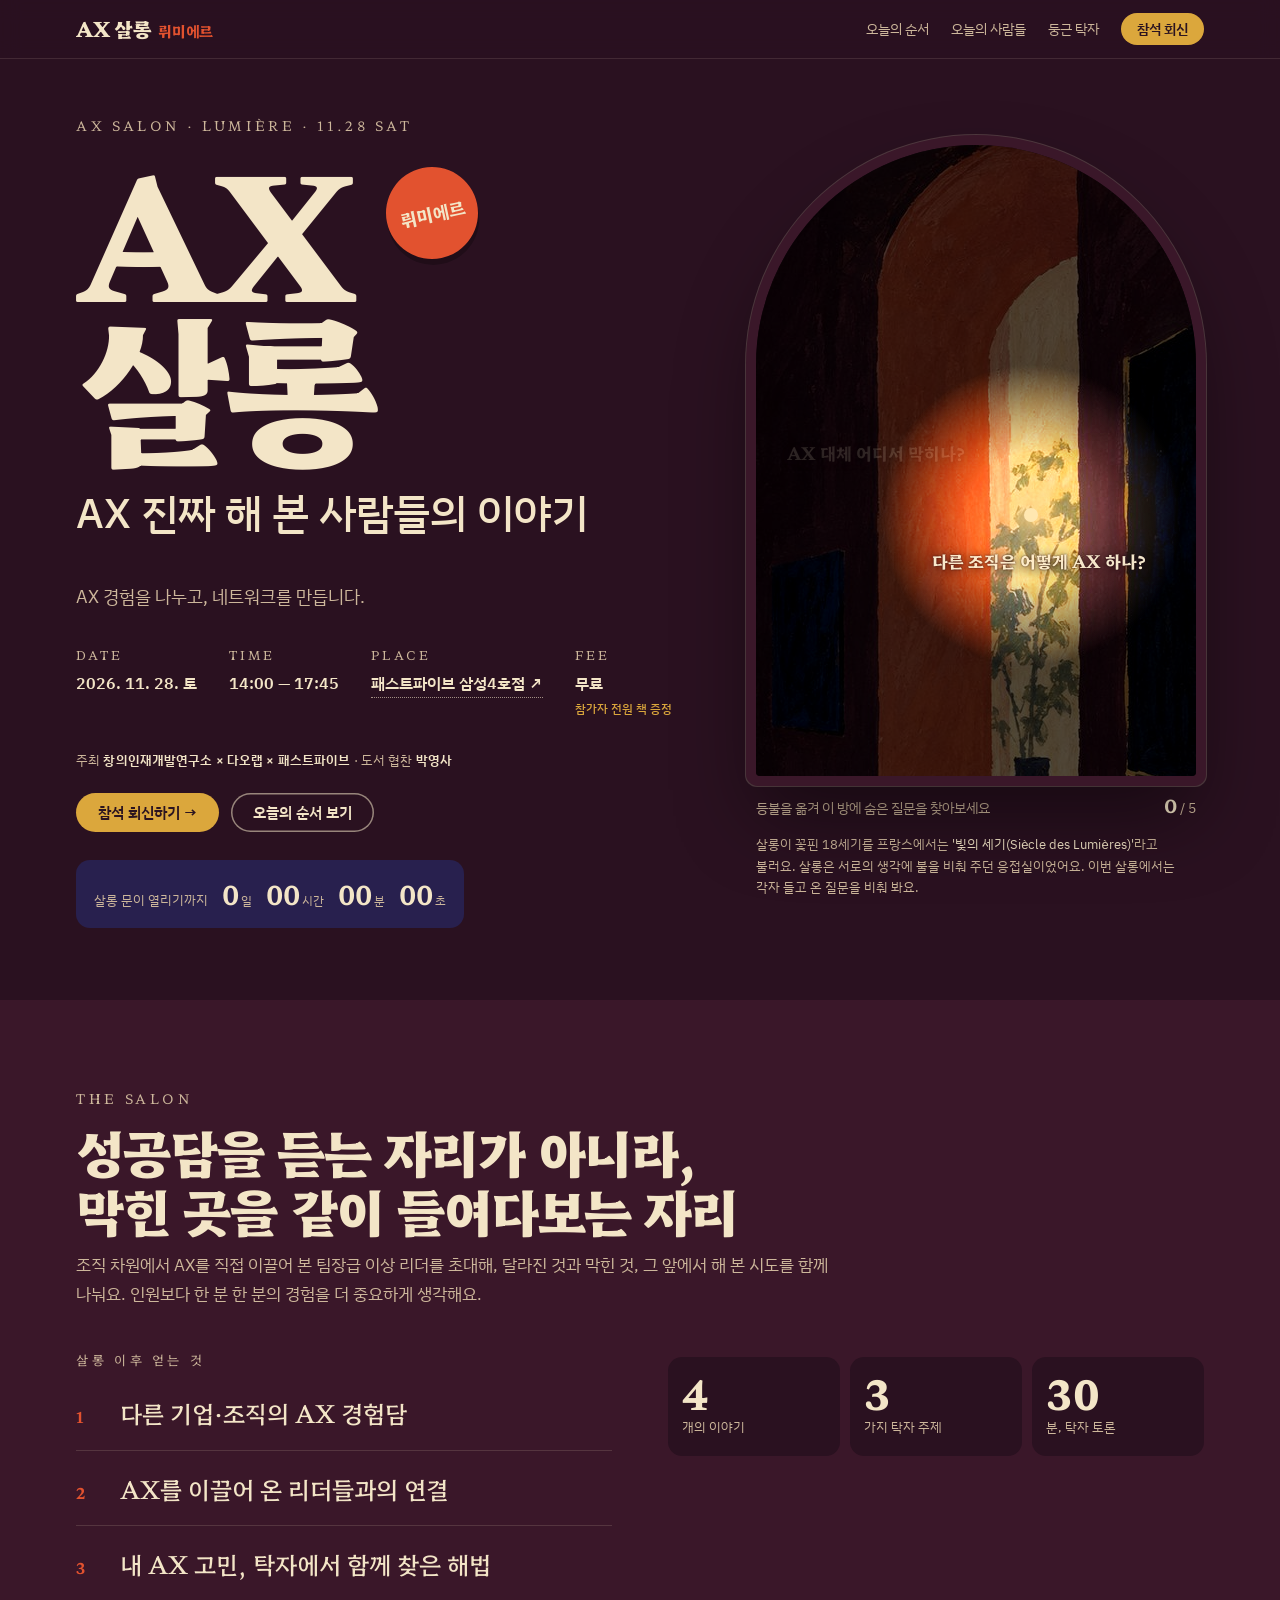
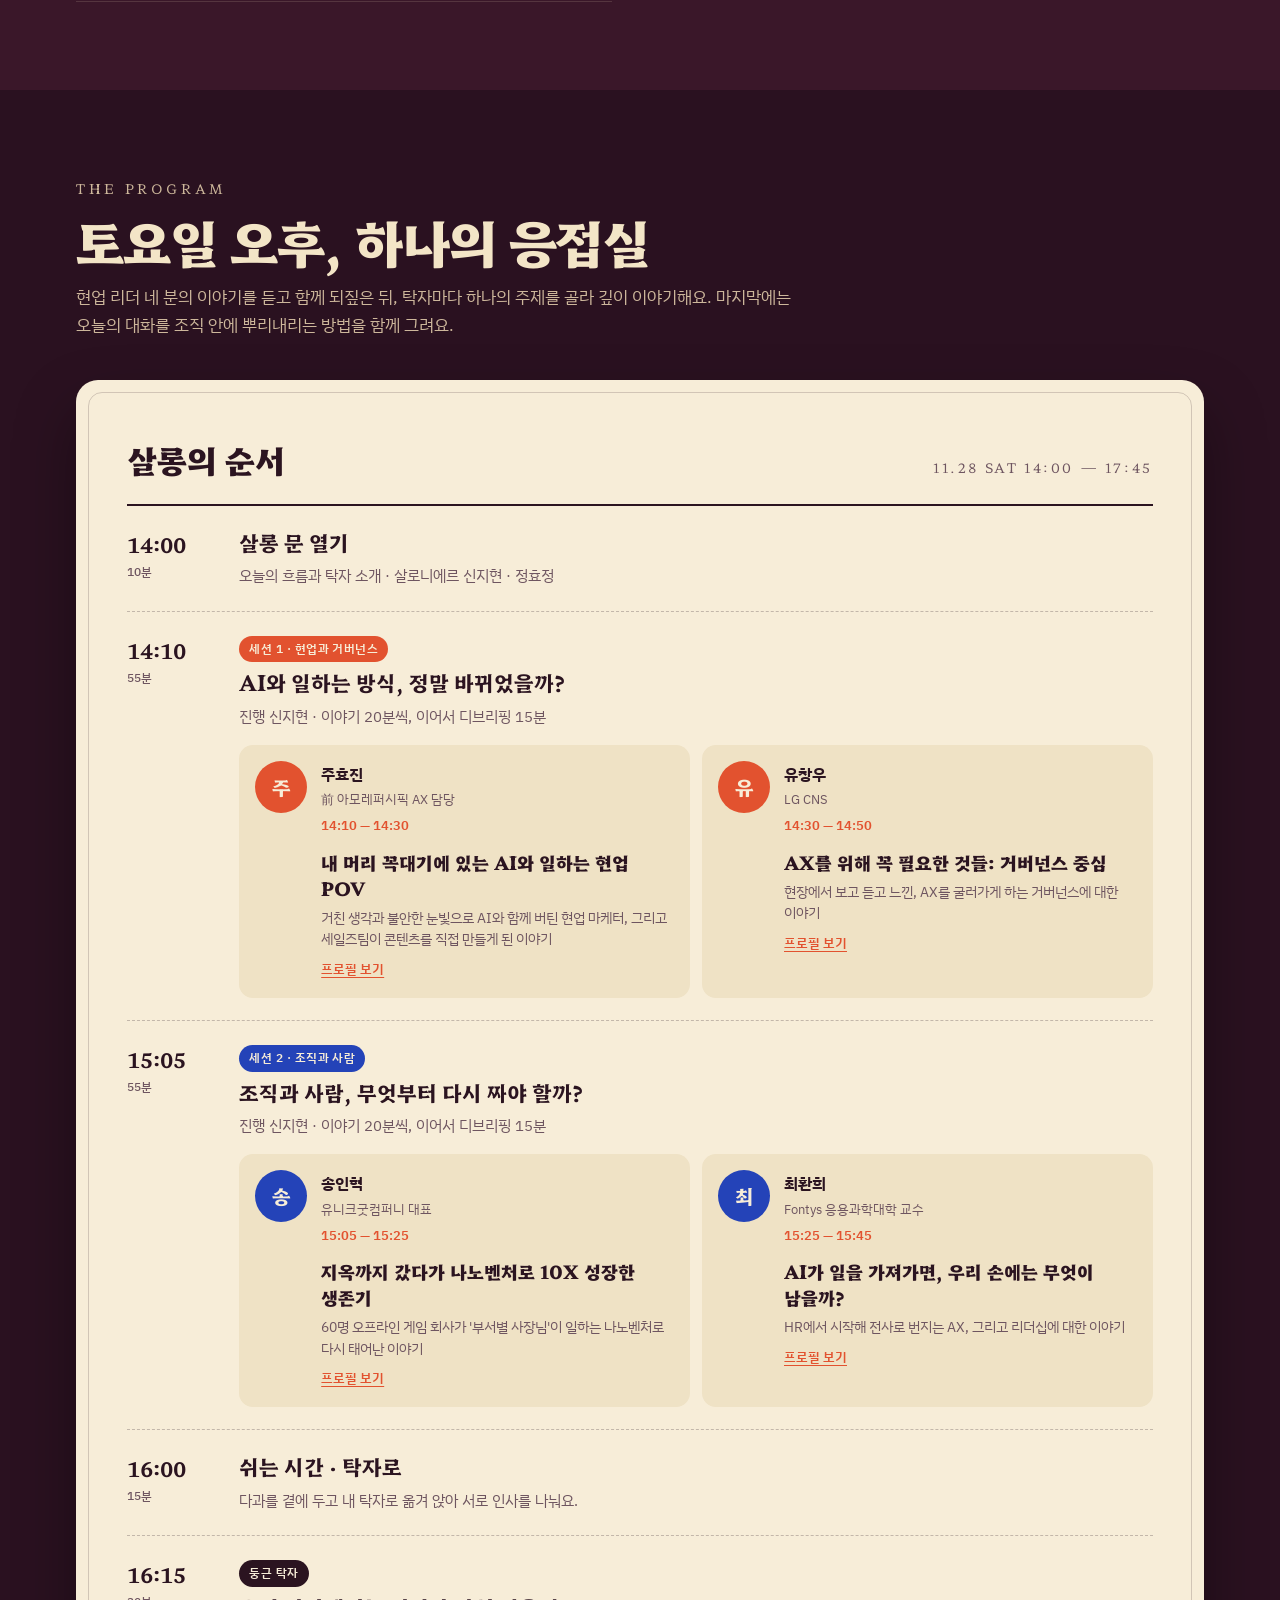
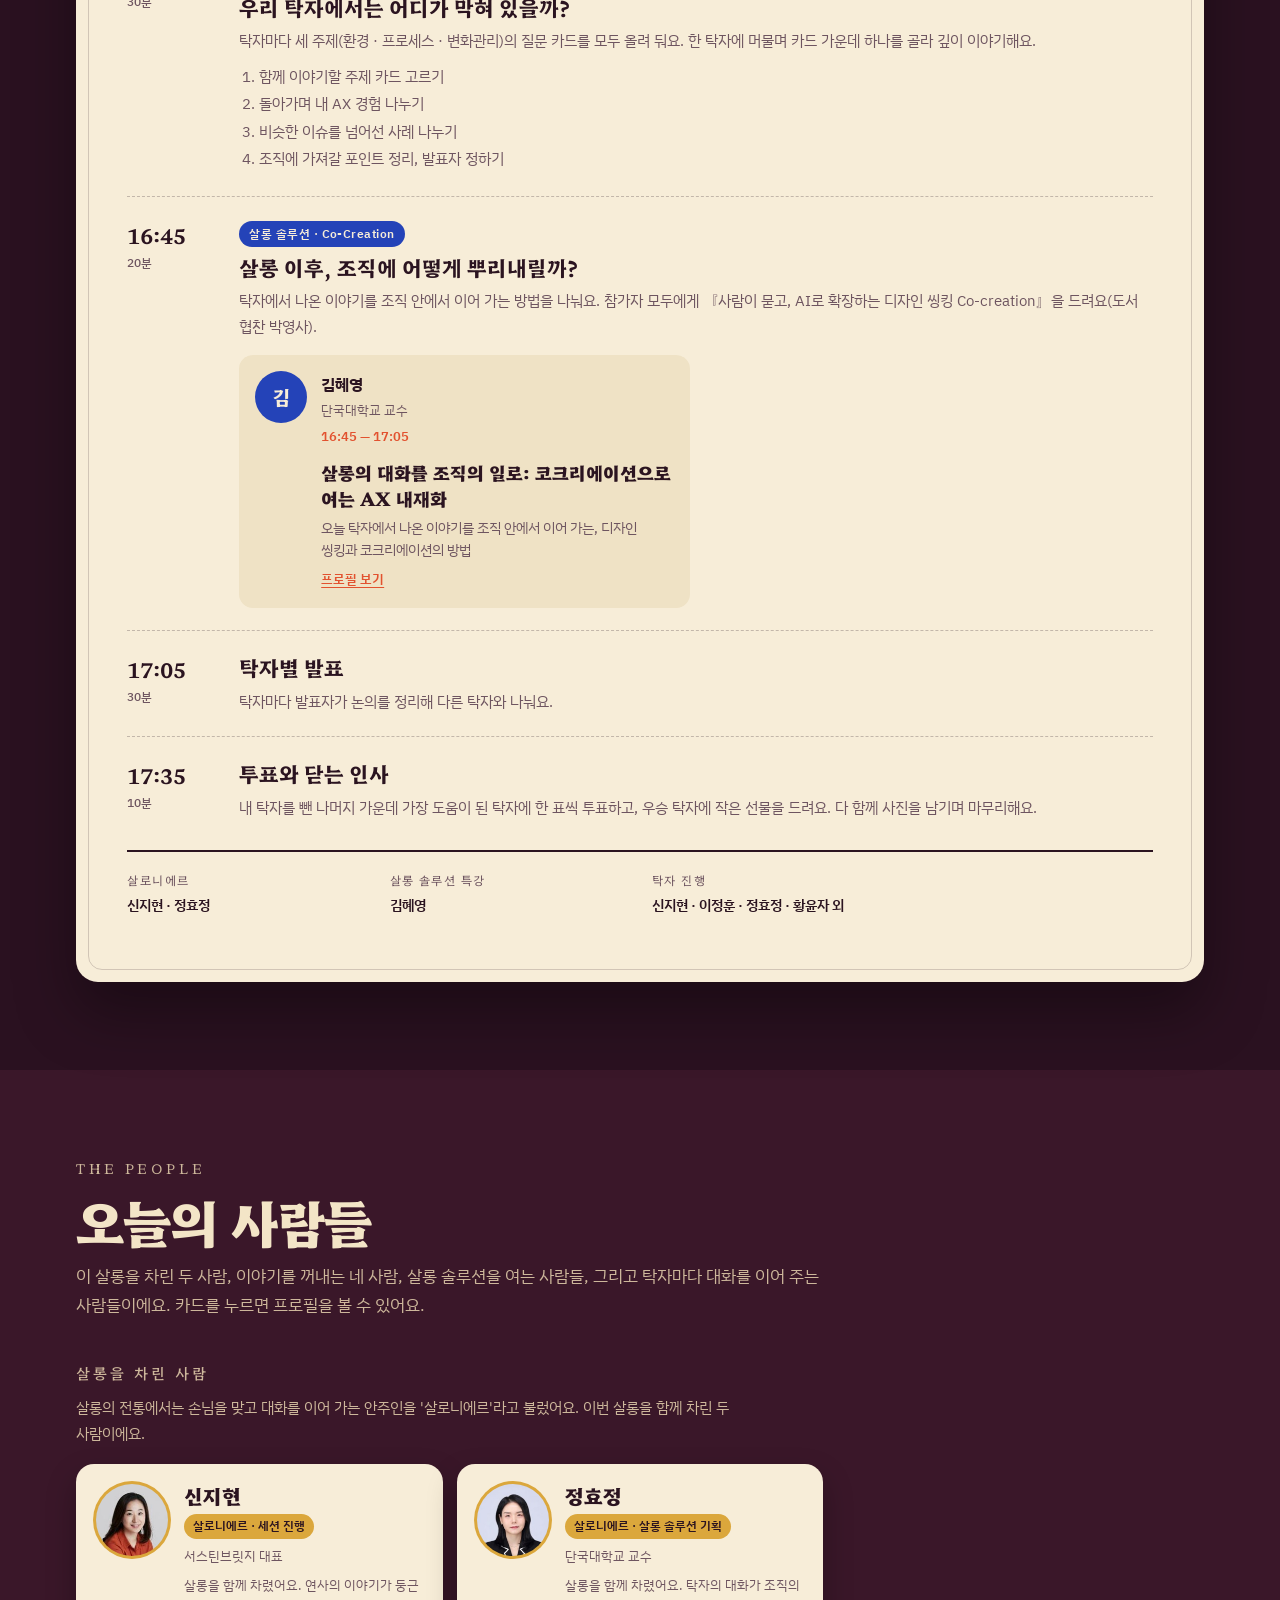
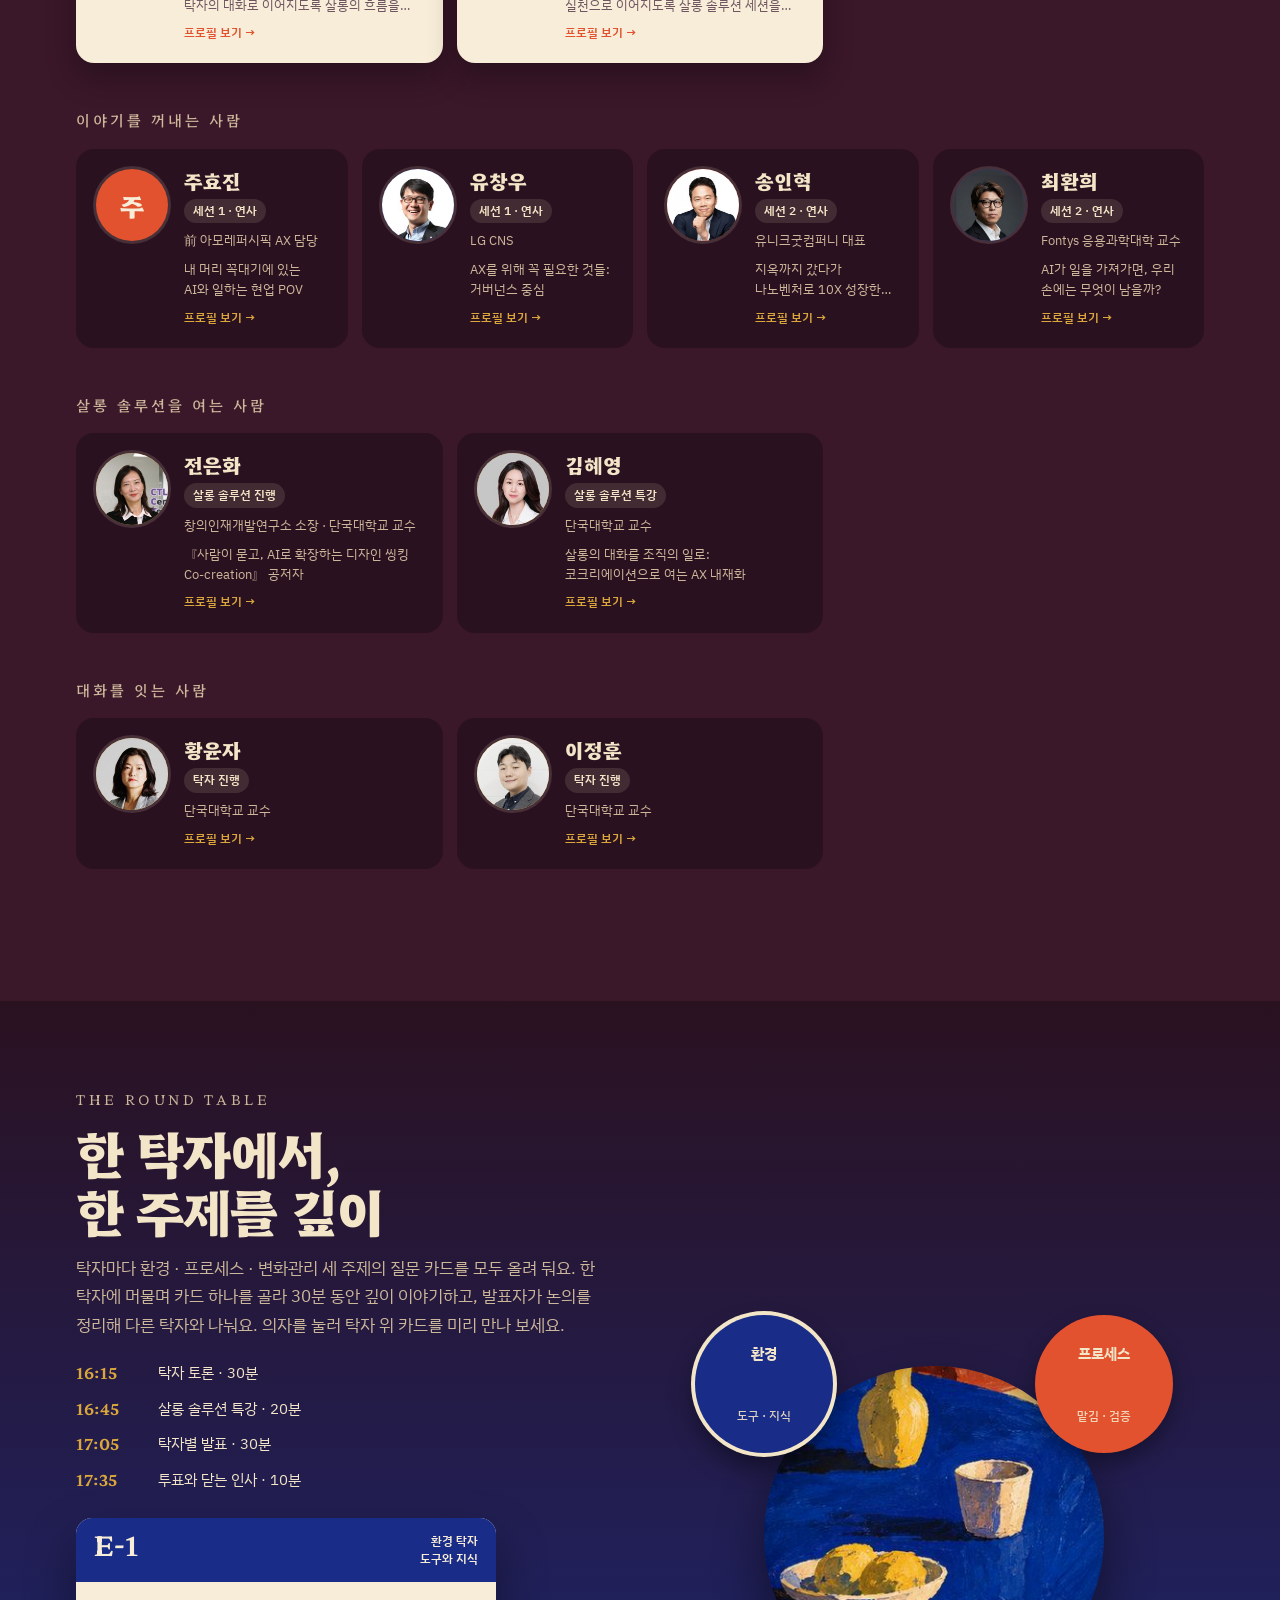
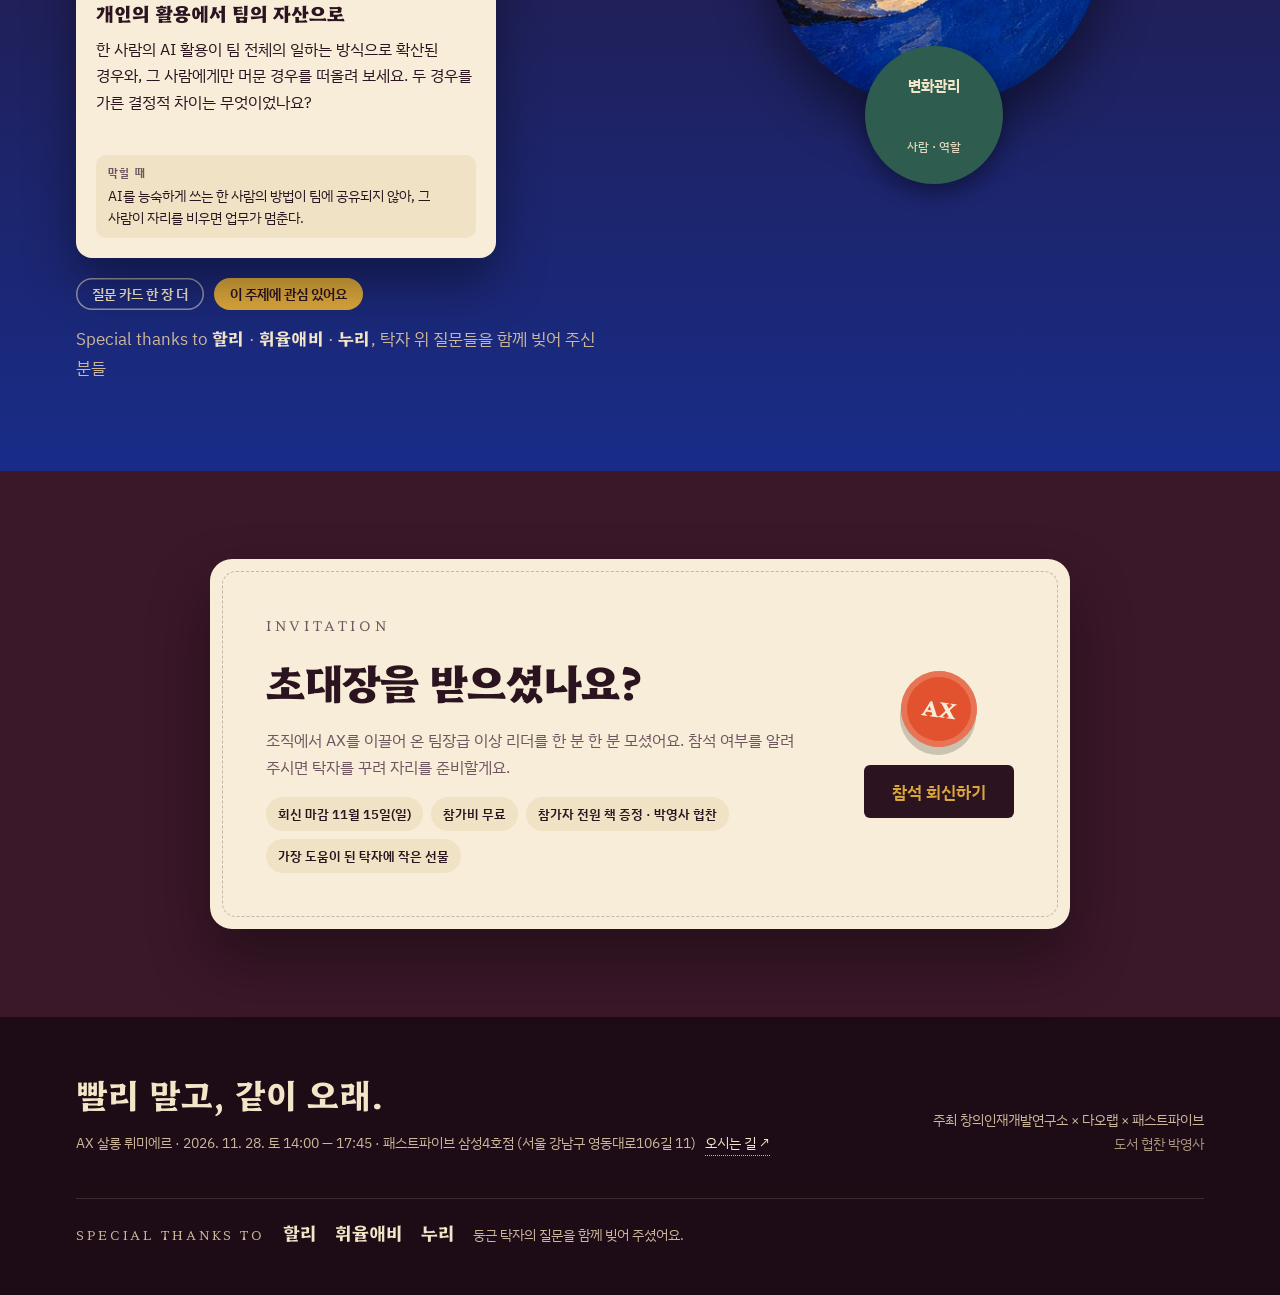
==== commit 52443ca4: "Add files via upload" ====
--- a/b.html
+++ b/b.html
@@ -1,1113 +1,6 @@
 <!doctype html>
-<html lang="ko">
-<head>
-<meta charset="utf-8">
-<meta name="viewport" content="width=device-width, initial-scale=1, viewport-fit=cover">
-<title>AX 살롱 뤼미에르 · 막힌 질문에 불을 비추는 오후</title>
-<meta name="description" content="11월 28일(토) 14:00–17:45, 패스트파이브 삼성4호점. AI를 일에 들여 본 서른 명의 둥근 탁자와, 저자와 함께하는 저녁 북토크. 참가비 30,000원(참가자 전원 책 증정), 신청서 선발제.">
-<meta name="theme-color" content="#2A1120">
-<link rel="icon" href="favicon.svg" type="image/svg+xml">
-<link rel="canonical" href="https://ax-salon-deep.vercel.app/">
-<meta name="robots" content="noindex">
-<meta property="og:type" content="website">
-<meta property="og:locale" content="ko_KR">
-<meta property="og:site_name" content="AX 살롱">
-<meta property="og:title" content="AX 살롱 뤼미에르 · 막힌 질문에 불을 비추는 오후">
-<meta property="og:description" content="11월 28일(토) 14:00–17:45, 패스트파이브 삼성4호점. AI를 일에 들여 본 서른 명의 둥근 탁자와, 저자와 함께하는 저녁 북토크. 참가비 30,000원(참가자 전원 책 증정), 신청서 선발제.">
-<meta property="og:url" content="https://ax-salon-deep.vercel.app/b.html">
-<meta property="og:image" content="https://ax-salon-deep.vercel.app/og.jpg">
-<meta property="og:image:width" content="1200">
-<meta property="og:image:height" content="630">
-<meta name="twitter:card" content="summary_large_image">
-<link rel="preconnect" href="https://fonts.googleapis.com">
-<link rel="preconnect" href="https://fonts.gstatic.com" crossorigin>
-<link rel="stylesheet" href="https://fonts.googleapis.com/css2?family=Hahmlet:wght@400;500;700;800;900&family=IBM+Plex+Sans+KR:wght@400;500;600;700&display=swap">
-<style>
-/* Layout: 응접실 한 바퀴 — 문 앞(등불로 숨은 질문 찾기) → 살롱의 약속 → 오후의 순서(종이 메뉴 카드) → 둥근 탁자(질문 카드 뽑기) → 초대장(팝업 신청서) */
-:root {
-  color-scheme: dark;
-  --wall: #2A1120;        /* 포스터의 자두색 벽 */
-  --wall-2: #3A1729;
-  --wall-3: #4C1F35;
-  --arch: #E2522F;        /* 아치의 주홍 */
-  --table: #2443B8;       /* 둥근 탁자의 코발트 */
-  --table-deep: #182C88;
-  --ochre: #DBA73C;       /* 화병과 꽃 */
-  --cream: #F3E5C7;       /* 포스터 타이포 */
-  --cream-dim: #CDB79B;
-  --paper: #F7EDD8;
-  --paper-2: #EFE2C5;
-  --ink: #2B1420;
-  --ink-soft: #6E5560;
-  --err: #B83A22;
-  --display: 'Hahmlet', 'Noto Serif KR', 'Nanum Myeongjo', serif;
-  --body: 'IBM Plex Sans KR', 'Noto Sans KR', 'Apple SD Gothic Neo', sans-serif;
-}
-* { box-sizing: border-box; }
-[hidden] { display: none !important; }
-html { scroll-behavior: smooth; }
-@media (prefers-reduced-motion: reduce) { html { scroll-behavior: auto; } *, *::before, *::after { animation: none !important; transition: none !important; } }
-body { margin: 0; background: var(--wall); color: var(--cream); font-family: var(--body); font-size: 16px; line-height: 1.7; word-break: keep-all; overflow-x: hidden; }
-body.locked { overflow: hidden; }
-body::before { content: ""; position: fixed; inset: 0 0 auto; height: env(safe-area-inset-top, 0px); z-index: 30; background: var(--wall); }
-a { color: inherit; }
-.wrap { max-width: 1160px; margin: 0 auto; padding-left: max(16px, env(safe-area-inset-left, 0px)); padding-right: max(16px, env(safe-area-inset-right, 0px)); }
-h1, h2, h3 { font-family: var(--display); text-wrap: balance; margin: 0; }
-.eyebrow { font-family: var(--display); font-size: 13px; letter-spacing: .28em; text-transform: uppercase; color: var(--cream-dim); }
-:focus-visible { outline: 2px solid var(--ochre); outline-offset: 3px; }
-
-/* ---------- header ---------- */
-.bar { position: sticky; top: env(safe-area-inset-top, 0px); z-index: 20; background: color-mix(in srgb, var(--wall) 88%, transparent); backdrop-filter: blur(10px); border-bottom: 1px solid color-mix(in srgb, var(--cream) 12%, transparent); }
-.bar .wrap { display: flex; align-items: center; justify-content: space-between; gap: 16px; padding-block: 12px; }
-.logo { font-family: var(--display); font-weight: 800; font-size: 20px; letter-spacing: -.01em; text-decoration: none; }
-.logo em { font-style: normal; color: var(--arch); margin-left: 6px; font-weight: 700; font-size: 15px; }
-.nav { display: flex; gap: 22px; align-items: center; font-size: 14px; }
-.nav a { text-decoration: none; color: var(--cream-dim); }
-.nav a:hover { color: var(--cream); }
-@media (max-width: 720px) { .nav a { display: none; } }
-.btn { display: inline-flex; align-items: center; gap: 8px; border: 0; border-radius: 999px; padding: 12px 22px; font: 600 15px/1 var(--body); cursor: pointer; text-decoration: none; transition: transform .2s ease, background .2s ease; }
-.btn-primary { background: var(--ochre); color: var(--ink); }
-.btn-primary:hover { transform: translateY(-2px); background: #E8B54A; }
-.btn-ghost { background: transparent; color: var(--cream); box-shadow: inset 0 0 0 1.5px color-mix(in srgb, var(--cream) 55%, transparent); }
-.btn-ghost:hover { box-shadow: inset 0 0 0 1.5px var(--cream); }
-.btn-sm { padding: 9px 16px; font-size: 14px; }
-
-/* ---------- hero ---------- */
-.hero { position: relative; padding-block: 56px 72px; overflow: hidden; }
-.hero .wrap { display: grid; grid-template-columns: 1.15fr .85fr; gap: 56px; align-items: center; }
-@media (max-width: 900px) { .hero .wrap { grid-template-columns: 1fr; gap: 40px; } }
-.hero-copy { min-width: 0; }
-.title { font-weight: 800; font-size: clamp(76px, 13vw, 168px); line-height: .9; letter-spacing: -.035em; color: var(--cream); margin-top: 18px; position: relative; display: inline-block; }
-.title .ko { display: block; }
-.seal { position: absolute; left: calc(100% + 12px); top: 12px; width: clamp(64px, 8vw, 92px); aspect-ratio: 1; border-radius: 50%; background: var(--arch); color: var(--cream); display: grid; place-items: center; font: 700 clamp(17px, 2vw, 22px)/1 var(--display); transform: rotate(-12deg); box-shadow: 0 6px 0 rgba(0,0,0,.25); }
-.seal-long { font-size: clamp(13px, 1.6vw, 18px); letter-spacing: -.04em; }
-.q { font-weight: 500; font-size: clamp(26px, 3.6vw, 42px); line-height: 1.25; margin-top: 26px; color: var(--cream); }
-.motto { font-size: 18px; color: var(--cream-dim); margin-top: 8px; }
-.facts { display: grid; grid-template-columns: repeat(4, auto); gap: 10px 32px; margin: 34px 0 30px; padding: 0; justify-content: start; }
-.facts div { min-width: 0; }
-.facts dt { font-family: var(--display); font-size: 12px; letter-spacing: .24em; color: var(--cream-dim); }
-.facts dd { margin: 4px 0 0; font-size: 16px; font-weight: 600; font-variant-numeric: tabular-nums; }
-.facts dd small { display: block; font-size: 12px; font-weight: 500; color: var(--ochre); margin-top: 2px; }
-@media (max-width: 560px) { .facts { grid-template-columns: 1fr 1fr; } }
-.cta-row { display: flex; flex-wrap: wrap; gap: 12px; align-items: center; }
-.countdown { margin-top: 28px; display: inline-flex; align-items: baseline; gap: 14px; flex-wrap: wrap; padding: 12px 18px; border-radius: 14px; background: color-mix(in srgb, var(--table) 30%, var(--wall)); font-variant-numeric: tabular-nums; }
-.countdown .lbl { font-size: 13px; color: var(--cream-dim); }
-.countdown b { font-family: var(--display); font-size: 26px; font-weight: 700; }
-.countdown small { font-size: 12px; color: var(--cream-dim); margin-left: 2px; }
-@media (max-width: 560px) { .countdown { gap: 10px; padding: 10px 14px; } .countdown b { font-size: 21px; } .countdown .lbl { width: 100%; } }
-
-/* the lamp: a dim drawing room, a warm circle of light, questions hidden on the walls */
-.lampwrap { justify-self: center; width: min(100%, 440px); display: grid; gap: 14px; }
-.arch { --mx: 50%; --my: 30%; --r: 150px; position: relative; width: 100%; aspect-ratio: 3 / 4.3; border-radius: 999px 999px 18px 18px; overflow: hidden; background: #140810; box-shadow: 0 0 0 10px var(--wall-2), 0 0 0 11px color-mix(in srgb, var(--cream) 18%, transparent), 0 40px 80px rgba(0,0,0,.45); isolation: isolate; cursor: none; touch-action: pan-y; }
-.arch img { position: absolute; inset: 0; width: 100%; height: 100%; object-fit: cover; object-position: 50% 0%; display: block; }
-.arch .dim { filter: brightness(.34) saturate(.65) contrast(1.05); }
-.arch .lit { filter: brightness(1.12) saturate(1.15); -webkit-mask-image: radial-gradient(circle var(--r) at var(--mx) var(--my), #000 0%, #000 42%, transparent 100%); mask-image: radial-gradient(circle var(--r) at var(--mx) var(--my), #000 0%, #000 42%, transparent 100%); }
-.arch .glow { position: absolute; inset: 0; pointer-events: none; mix-blend-mode: screen; background: radial-gradient(circle calc(var(--r) * 1.4) at var(--mx) var(--my), rgba(255,206,130,.42), rgba(255,170,90,.14) 45%, transparent 72%); }
-.arch .flame { position: absolute; left: var(--mx); top: var(--my); width: 14px; height: 14px; margin: -7px 0 0 -7px; border-radius: 50%; background: #FFE7B0; box-shadow: 0 0 18px 8px rgba(255,214,140,.75), 0 0 60px 24px rgba(255,170,80,.35); pointer-events: none; }
-.sq { position: absolute; max-width: 58%; font: 700 clamp(14px, 1.45vw, 17px)/1.4 var(--display); color: #FFF3D6; text-shadow: 0 2px 12px rgba(30,6,16,.95), 0 0 2px rgba(30,6,16,.9); opacity: 0; pointer-events: none; transition: opacity .15s linear; }
-.sq.found::after { content: " ✓"; color: var(--ochre); }
-.lamp-hint { margin: 0; display: flex; justify-content: space-between; gap: 12px; align-items: baseline; font-size: 14px; color: var(--cream-dim); }
-.lamp-hint b { color: var(--cream); font-family: var(--display); font-size: 18px; }
-.lamp-hint > span:last-child { white-space: nowrap; flex: none; }
-.lamp-note { margin: 0; font-size: 13px; line-height: 1.65; color: var(--cream-dim); }
-.lamp-note i { font-style: normal; color: var(--cream); }
-
-/* ---------- section scaffolding ---------- */
-section.band { padding-block: 88px; }
-.band-head { display: grid; gap: 12px; margin-bottom: 40px; max-width: 760px; }
-.band-head h2 { font-size: clamp(32px, 4.4vw, 52px); font-weight: 800; letter-spacing: -.02em; line-height: 1.12; }
-.band-head p { margin: 0; color: var(--cream-dim); font-size: 17px; }
-
-/* ---------- promise ---------- */
-.promise { background: var(--wall-2); }
-.promise-grid { display: grid; grid-template-columns: 1fr 1fr; gap: 56px; align-items: start; }
-@media (max-width: 900px) { .promise-grid { grid-template-columns: 1fr; gap: 40px; } }
-.vows { list-style: none; margin: 0; padding: 0; display: grid; gap: 2px; }
-.vows li { display: grid; grid-template-columns: 44px 1fr; align-items: baseline; padding: 16px 0; border-bottom: 1px solid color-mix(in srgb, var(--cream) 14%, transparent); font-family: var(--display); font-size: clamp(19px, 2.2vw, 24px); font-weight: 500; }
-.vows li span { font-size: 15px; color: var(--arch); font-weight: 700; }
-.who { display: grid; gap: 20px; }
-.who p { margin: 0; font-size: 17px; }
-.who .note { font-size: 15px; color: var(--cream-dim); }
-.stats { display: grid; grid-template-columns: repeat(4, 1fr); gap: 10px; margin-top: 8px; }
-@media (max-width: 560px) { .stats { grid-template-columns: repeat(2, 1fr); } }
-.stat { background: var(--wall); border-radius: 14px; padding: 16px 14px; }
-.stat b { display: block; font-family: var(--display); font-size: 40px; font-weight: 800; line-height: 1; color: var(--cream); font-variant-numeric: tabular-nums; }
-.stat span { font-size: 13px; color: var(--cream-dim); }
-
-/* ---------- program (paper menu card) ---------- */
-.program { background: var(--wall); }
-.menu { background: var(--paper); color: var(--ink); border-radius: 22px; padding: clamp(24px, 4vw, 56px); box-shadow: 0 30px 60px rgba(0,0,0,.35); position: relative; }
-.menu::before { content: ""; position: absolute; inset: 12px; border: 1px solid color-mix(in srgb, var(--ink) 18%, transparent); border-radius: 14px; pointer-events: none; }
-.menu-top { display: flex; justify-content: space-between; align-items: baseline; flex-wrap: wrap; gap: 8px; padding-bottom: 18px; border-bottom: 2px solid var(--ink); }
-.menu-top h3 { font-size: clamp(24px, 3vw, 32px); font-weight: 800; }
-.menu-top span { font-family: var(--display); letter-spacing: .2em; font-size: 13px; color: var(--ink-soft); }
-.slot { display: grid; grid-template-columns: 92px 1fr; gap: 20px; padding: 22px 0; border-bottom: 1px dashed color-mix(in srgb, var(--ink) 25%, transparent); }
-.slot:last-of-type { border-bottom: 0; padding-bottom: 4px; }
-@media (max-width: 560px) { .slot { grid-template-columns: 1fr; gap: 6px; } }
-.time { font-family: var(--display); font-weight: 700; font-size: 20px; font-variant-numeric: tabular-nums; }
-.time small { display: block; font-family: var(--body); font-size: 12px; font-weight: 500; color: var(--ink-soft); }
-.slot h4 { margin: 0; font-family: var(--display); font-size: 21px; font-weight: 700; line-height: 1.4; }
-.slot .tag { display: inline-block; font-family: var(--body); font-size: 12px; font-weight: 600; letter-spacing: .04em; padding: 3px 10px; border-radius: 999px; margin-bottom: 6px; color: var(--paper); background: var(--ink); }
-.slot.session .tag { background: var(--arch); }
-.slot.session.two .tag { background: var(--table); }
-.slot p { margin: 6px 0 0; color: var(--ink-soft); font-size: 15px; }
-.guests { display: grid; grid-template-columns: 1fr 1fr; gap: 12px; margin-top: 16px; }
-@media (max-width: 720px) { .guests { grid-template-columns: 1fr; } }
-.guest { display: grid; grid-template-columns: 52px 1fr; gap: 14px; align-items: start; background: var(--paper-2); border-radius: 14px; padding: 16px; transition: transform .25s ease, box-shadow .25s ease; min-width: 0; }
-.guest:hover { transform: translateY(-3px) rotate(-.3deg); box-shadow: 0 12px 24px rgba(43,20,32,.14); }
-.mono { width: 52px; height: 52px; border-radius: 50%; display: grid; place-items: center; font: 700 20px/1 var(--display); color: var(--paper); background: var(--arch); }
-.two .mono { background: var(--table); }
-.guest .name { font-weight: 700; font-size: 16px; }
-.guest .org { font-size: 13px; color: var(--ink-soft); }
-.guest .talk { font-family: var(--display); font-weight: 800; font-size: 18px; line-height: 1.45; margin-top: 10px; }
-.guest .story { font-size: 13.5px; color: var(--ink-soft); margin-top: 6px; line-height: 1.6; }
-.guest .tbd { font-size: 11px; font-weight: 600; color: var(--paper); background: var(--ink-soft); border-radius: 999px; padding: 1px 7px; vertical-align: 2px; margin-left: 4px; font-family: var(--body); }
-.hosts { margin-top: 26px; padding-top: 18px; border-top: 2px solid var(--ink); display: grid; grid-template-columns: repeat(4, 1fr); gap: 12px 24px; font-size: 14px; }
-@media (max-width: 720px) { .hosts { grid-template-columns: 1fr 1fr; } }
-.hosts dt { font-family: var(--display); font-size: 12px; letter-spacing: .12em; color: var(--ink-soft); }
-.hosts dd { margin: 2px 0 0; font-weight: 600; }
-/* 2부 · 저녁의 서재 */
-.interlude { display: flex; align-items: center; justify-content: center; gap: 16px; margin: 40px 0 22px; color: var(--cream-dim); font-family: var(--display); font-size: 14px; letter-spacing: .18em; text-align: center; }
-.interlude::before, .interlude::after { content: ""; flex: 0 1 90px; height: 1px; background: color-mix(in srgb, var(--cream) 35%, transparent); }
-.menu.evening { background: linear-gradient(180deg, #F4E6C6 0%, var(--paper) 38%); }
-.menu.evening .menu-top { border-bottom-color: var(--ink); }
-.book { display: grid; grid-template-columns: 150px 1fr; gap: 28px; align-items: center; padding: 26px 0 24px; border-bottom: 1px dashed color-mix(in srgb, var(--ink) 25%, transparent); }
-.book img { width: 100%; height: auto; display: block; transform: rotate(-3deg); filter: drop-shadow(0 16px 18px rgba(43,20,32,.28)); }
-.book .tag { display: inline-block; font-size: 12px; font-weight: 600; letter-spacing: .04em; padding: 3px 10px; border-radius: 999px; margin-bottom: 8px; color: var(--ink); background: var(--ochre); }
-.book h4 { margin: 0; font-family: var(--display); font-size: clamp(22px, 2.6vw, 28px); font-weight: 800; line-height: 1.35; }
-.book .btitle { margin: 12px 0 0; font-weight: 700; font-size: 15px; }
-.book .bmeta { margin: 2px 0 0; font-size: 13px; color: var(--ink-soft); }
-.book .blead { margin: 12px 0 0; font-size: 15px; color: var(--ink-soft); }
-.book .gift { margin: 14px 0 0; display: inline-flex; flex-wrap: wrap; align-items: center; gap: 6px 10px; font-size: 14px; font-weight: 600; background: var(--paper-2); border-radius: 12px; padding: 9px 14px; }
-.book .gift small { font-weight: 500; font-size: 12px; color: var(--ink-soft); }
-@media (max-width: 560px) { .book { grid-template-columns: 1fr; gap: 18px; } .book img { width: 120px; } .interlude { letter-spacing: .1em; gap: 10px; white-space: nowrap; } .interlude::before, .interlude::after { flex-basis: 32px; } }
-.slot.evening .tag { background: var(--ochre); color: var(--ink); }
-.slot.evening .mono { background: var(--ochre); color: var(--ink); }
-.pgrid.trio { grid-template-columns: repeat(3, 1fr); }
-@media (max-width: 900px) { .pgrid.trio { grid-template-columns: repeat(2, 1fr); } }
-@media (max-width: 480px) { .pgrid.trio { grid-template-columns: 1fr; } }
-
-/* ---------- directions ---------- */
-.placebtn { all: unset; cursor: pointer; font-weight: 600; border-bottom: 1.5px dotted color-mix(in srgb, var(--cream) 60%, transparent); }
-.placebtn:hover { border-bottom-color: var(--ochre); color: #fff; }
-.placebtn:focus-visible { outline: 2px solid var(--ochre); outline-offset: 3px; }
-.mapcard { position: relative; margin-top: 20px; height: 220px; border-radius: 16px; overflow: hidden; background:
-  repeating-linear-gradient(0deg, color-mix(in srgb, var(--cream) 10%, transparent) 0 1px, transparent 1px 34px),
-  repeating-linear-gradient(90deg, color-mix(in srgb, var(--cream) 10%, transparent) 0 1px, transparent 1px 34px),
-  radial-gradient(circle at 50% 46%, color-mix(in srgb, var(--ochre) 35%, var(--table)) 0, var(--table) 46%, var(--table-deep) 100%); }
-.mapcard .pin { position: absolute; left: 50%; top: 44%; width: 34px; height: 34px; margin: -34px 0 0 -17px; background: var(--arch); border-radius: 50% 50% 50% 0; transform: rotate(-45deg); box-shadow: 0 8px 18px rgba(0,0,0,.35); animation: drop .7s cubic-bezier(.2,1.4,.4,1); }
-.mapcard .pin::after { content: ""; position: absolute; inset: 10px; border-radius: 50%; background: var(--paper); }
-@keyframes drop { from { transform: translateY(-40px) rotate(-45deg); } }
-.mapcard .ring { position: absolute; left: 50%; top: 44%; width: 90px; height: 30px; margin: -12px 0 0 -45px; border-radius: 50%; border: 2px solid color-mix(in srgb, var(--cream) 45%, transparent); animation: pulse 2.4s ease-out infinite; }
-@keyframes pulse { from { transform: scale(.4); opacity: 1; } to { transform: scale(1.6); opacity: 0; } }
-.mapcard .tagname { position: absolute; left: 50%; top: calc(44% + 18px); transform: translateX(-50%); white-space: nowrap; font: 700 15px/1 var(--display); color: var(--cream); background: rgba(20,6,14,.55); padding: 7px 12px; border-radius: 999px; }
-.addr { margin: 20px 0 0; display: grid; grid-template-columns: 56px 1fr; gap: 8px 14px; font-size: 15px; }
-.addr dt { color: var(--ink-soft); font-size: 13px; font-weight: 600; padding-top: 2px; }
-.addr dd { margin: 0; font-weight: 600; display: flex; flex-wrap: wrap; gap: 8px 12px; align-items: center; }
-.copy { border: 1.5px solid var(--ink); background: transparent; color: var(--ink); border-radius: 999px; padding: 4px 12px; font: 600 12.5px/1.4 var(--body); cursor: pointer; }
-.maplinks { display: flex; flex-wrap: wrap; gap: 10px; margin-top: 22px; }
-.maplinks a { text-decoration: none; }
-.btn-map { background: var(--ink); color: var(--paper); }
-.btn-map:hover { transform: translateY(-2px); }
-.btn-map.alt { background: transparent; color: var(--ink); box-shadow: inset 0 0 0 1.5px var(--ink); }
-.mapnote { font-size: 13px; color: var(--ink-soft); margin: 12px 0 0; }
-.footbtn { all: unset; cursor: pointer; color: var(--cream); border-bottom: 1px dotted var(--cream-dim); margin-left: 6px; }
-.footbtn:focus-visible { outline: 2px solid var(--ochre); outline-offset: 3px; }
-
-/* ---------- people ---------- */
-.people { background: var(--wall-2); }
-.grp { font-family: var(--display); font-size: 15px; letter-spacing: .2em; text-transform: uppercase; color: var(--cream-dim); font-weight: 500; margin: 0 0 16px; }
-.grp + .pgrid { margin-bottom: 44px; }
-.pgrid { display: grid; grid-template-columns: repeat(4, 1fr); gap: 14px; }
-.pgrid.hosts { grid-template-columns: repeat(3, 1fr); }
-@media (max-width: 900px) { .pgrid, .pgrid.hosts { grid-template-columns: repeat(2, 1fr); } }
-@media (max-width: 480px) { .pgrid, .pgrid.hosts { grid-template-columns: 1fr; } }
-.pcard { text-align: left; border: 0; cursor: pointer; background: var(--wall); color: var(--cream); border-radius: 18px; padding: 20px; display: grid; grid-template-columns: 72px 1fr; gap: 16px; align-items: start; font: inherit; transition: transform .25s ease, background .25s ease; min-width: 0; }
-.pcard:hover { transform: translateY(-3px); background: color-mix(in srgb, var(--wall) 80%, var(--wall-3)); }
-.photo { width: 72px; height: 72px; border-radius: 50%; overflow: hidden; display: grid; place-items: center; font: 800 26px/1 var(--display); color: var(--paper); background: var(--c, var(--arch)); flex: none; box-shadow: 0 0 0 3px color-mix(in srgb, var(--cream) 14%, transparent); }
-.photo img { width: 100%; height: 100%; object-fit: cover; }
-.pcard .pn { font: 800 20px/1.2 var(--display); }
-.pcard .pr { display: inline-block; margin-top: 6px; font-size: 12px; font-weight: 600; padding: 2px 9px; border-radius: 999px; background: color-mix(in srgb, var(--cream) 12%, transparent); color: var(--cream); }
-.pcard .po { font-size: 13px; color: var(--cream-dim); margin-top: 6px; }
-.pcard .pb { font-size: 13px; color: var(--cream-dim); margin-top: 8px; line-height: 1.55; display: -webkit-box; -webkit-line-clamp: 2; -webkit-box-orient: vertical; overflow: hidden; }
-.pcard .more { font-size: 12px; color: var(--ochre); margin-top: 8px; font-weight: 600; }
-/* 살롱을 차린 두 사람: 크기는 다른 카드와 같고 색만 다르게 */
-.salon-hosts { margin: 0 0 44px; }
-.salon-hosts .sh-lead { margin: -6px 0 18px; color: var(--cream-dim); font-size: 15px; max-width: 700px; }
-.pcard.host { background: var(--paper); color: var(--ink); box-shadow: 0 14px 30px rgba(0,0,0,.28); }
-.pcard.host:hover { background: #FBF3E2; }
-.pcard.host .photo { box-shadow: 0 0 0 3px var(--ochre); }
-.pcard.host .pr { background: var(--ochre); color: var(--ink); }
-.pcard.host .po, .pcard.host .pb { color: var(--ink-soft); }
-.pcard.host .more { color: var(--arch); }
-.plink { margin-top: 10px; border: 0; background: transparent; padding: 0; font: 600 13px/1.4 var(--body); color: var(--arch); cursor: pointer; text-decoration: underline; text-underline-offset: 3px; }
-.profile-head { display: grid; grid-template-columns: 120px 1fr; gap: 22px; align-items: center; margin-top: 8px; }
-@media (max-width: 520px) { .profile-head { grid-template-columns: 1fr; } }
-.profile-head .photo { width: 120px; height: 120px; font-size: 42px; box-shadow: 0 0 0 4px var(--paper-2); }
-.profile-head h2 { margin-top: 0; }
-.profile-role { font-size: 14px; font-weight: 700; color: var(--arch); }
-.profile-org { color: var(--ink-soft); margin-top: 4px; }
-.profile-talk { margin-top: 22px; padding: 16px 18px; border-radius: 12px; background: var(--paper-2); }
-.profile-talk b { display: block; font-size: 12px; letter-spacing: .12em; color: var(--ink-soft); margin-bottom: 4px; }
-.profile-talk .t { font: 800 19px/1.45 var(--display); }
-.profile-talk .st { font-size: 14px; color: var(--ink-soft); margin-top: 4px; }
-.profile-bio { margin: 22px 0 0; padding-left: 18px; display: grid; gap: 8px; }
-.profile-bio li { line-height: 1.6; }
-.profile-empty { margin-top: 22px; color: var(--ink-soft); }
-
-/* ---------- round table ---------- */
-.roundtable { background: linear-gradient(180deg, var(--wall) 0%, var(--table-deep) 100%); overflow: hidden; }
-.rt-grid { display: grid; grid-template-columns: 1fr 1fr; gap: 48px; align-items: center; }
-@media (max-width: 900px) { .rt-grid { grid-template-columns: 1fr; } }
-.tablestage { position: relative; width: min(100%, 460px); aspect-ratio: 1; justify-self: center; }
-.top { position: absolute; inset: 13%; border-radius: 50%; background: url("assets/table.jpg") 45% 60% / 175% auto no-repeat, var(--table); box-shadow: 0 30px 50px rgba(0,0,0,.45), inset 0 0 40px rgba(0,0,30,.35); }
-.chair { position: absolute; width: 30%; aspect-ratio: 1; border-radius: 50%; border: 0; cursor: pointer; display: grid; place-items: center; text-align: center; font: 700 15px/1.25 var(--body); color: var(--cream); padding: 8px; transition: transform .25s ease, box-shadow .25s ease; box-shadow: 0 10px 20px rgba(0,0,0,.35); }
-.chair small { display: block; font-weight: 500; font-size: 11.5px; opacity: .9; }
-.chair:hover { transform: scale(1.06); }
-.chair[aria-pressed="true"] { box-shadow: 0 0 0 4px var(--cream), 0 14px 26px rgba(0,0,0,.45); }
-.chair.env { background: var(--table-deep); left: -2%; top: 2%; }
-.chair.pro { background: var(--arch); right: -2%; top: 2%; }
-.chair.chg { background: #2E5C4F; left: 35%; bottom: -4%; }
-.rt-copy h2 { font-size: clamp(32px, 4.4vw, 52px); font-weight: 800; letter-spacing: -.02em; line-height: 1.12; margin-top: 12px; }
-.rt-copy > p { color: var(--cream-dim); font-size: 17px; margin: 14px 0 0; }
-.rt-copy .steps { list-style: none; padding: 0; margin: 20px 0 26px; display: grid; gap: 10px; }
-.rt-copy .steps li { display: grid; grid-template-columns: 70px 1fr; gap: 12px; font-size: 15px; }
-.rt-copy .steps b { font-family: var(--display); font-weight: 700; color: var(--ochre); }
-.cardstage { perspective: 1400px; max-width: 420px; }
-.qcard { position: relative; transform-style: preserve-3d; transition: transform .7s cubic-bezier(.2,.7,.2,1); min-height: 340px; }
-.qcard.flip { transform: rotateY(180deg); }
-.face { position: absolute; inset: 0; backface-visibility: hidden; -webkit-backface-visibility: hidden; border-radius: 16px; background: var(--paper); color: var(--ink); overflow: hidden; display: flex; flex-direction: column; box-shadow: 0 24px 50px rgba(0,0,0,.4); }
-.face.back { transform: rotateY(180deg); }
-@media (max-width: 480px) { .qcard { min-height: 410px; } .face .fq { font-size: 15px; } }
-.face .fh { display: flex; justify-content: space-between; align-items: flex-start; padding: 14px 18px; color: var(--paper); }
-.face .fh .id { font: 700 26px/1 var(--display); }
-.face .fh .deck { font-size: 12px; text-align: right; line-height: 1.5; font-weight: 600; }
-.face .fb { padding: 18px 20px 20px; display: flex; flex-direction: column; gap: 10px; flex: 1; }
-.face .ft { font: 800 19px/1.35 var(--display); }
-.face .fq { font-size: 16px; line-height: 1.65; }
-.face .stuck { margin-top: auto; background: var(--paper-2); border-radius: 10px; padding: 10px 12px; font-size: 13.5px; line-height: 1.6; }
-.face .stuck b { display: block; font-size: 11px; letter-spacing: .12em; color: var(--ink-soft); margin-bottom: 2px; }
-.rt-actions { display: flex; gap: 10px; flex-wrap: wrap; margin-top: 20px; }
-.thanks-inline { margin: 22px 0 0; font-size: 13px; color: var(--cream-dim); }
-.thanks-inline b { font-family: var(--display); font-weight: 700; color: var(--cream); letter-spacing: .02em; }
-
-/* ---------- invitation teaser ---------- */
-.invite { background: var(--wall-2); }
-.envelope { position: relative; max-width: 860px; margin: 0 auto; background: var(--paper); color: var(--ink); border-radius: 22px; padding: clamp(28px, 5vw, 56px); display: grid; grid-template-columns: 1fr auto; gap: 28px; align-items: center; box-shadow: 0 30px 60px rgba(0,0,0,.35); }
-@media (max-width: 720px) { .envelope { grid-template-columns: 1fr; } }
-.envelope::before { content: ""; position: absolute; inset: 12px; border: 1px dashed color-mix(in srgb, var(--ink) 25%, transparent); border-radius: 14px; pointer-events: none; }
-.envelope h2 { font-size: clamp(28px, 3.6vw, 42px); font-weight: 800; letter-spacing: -.02em; }
-.envelope p { margin: 10px 0 0; color: var(--ink-soft); }
-.dates { display: flex; flex-wrap: wrap; gap: 8px; margin-top: 16px; }
-.dates span { font-size: 13px; font-weight: 600; background: var(--paper-2); border-radius: 999px; padding: 6px 12px; color: var(--ink); }
-.btn-ink { background: var(--ink); color: var(--ochre); padding: 18px 28px; font-size: 17px; border-radius: 6px; position: relative; z-index: 1; }
-.btn-ink:hover { transform: translateY(-2px); }
-.seal-sm { width: 76px; height: 76px; border-radius: 50%; background: var(--arch); color: var(--paper); display: grid; place-items: center; font: 800 20px/1 var(--display); box-shadow: 0 8px 0 rgba(0,0,0,.18), inset 0 0 0 6px color-mix(in srgb, var(--paper) 22%, transparent); transform: rotate(8deg); justify-self: center; }
-
-/* ---------- modal letter ---------- */
-.modal { position: fixed; inset: 0; z-index: 50; overflow-y: auto; overscroll-behavior: contain; padding: max(24px, env(safe-area-inset-top, 0px)) max(16px, env(safe-area-inset-right, 0px)) max(24px, env(safe-area-inset-bottom, 0px)) max(16px, env(safe-area-inset-left, 0px)); }
-.scrim { position: fixed; inset: 0; background: rgba(20,6,14,.78); backdrop-filter: blur(6px); animation: fade .3s ease; }
-@keyframes fade { from { opacity: 0; } }
-.sheet { position: relative; max-width: 780px; margin: 36px auto 24px; background: var(--paper); color: var(--ink); border-radius: 22px; padding: clamp(24px, 5vw, 56px); box-shadow: 0 30px 80px rgba(0,0,0,.5); color-scheme: light; animation: rise .5s cubic-bezier(.2,.8,.2,1); }
-@keyframes rise { from { transform: translateY(40px) scale(.98); opacity: .2; } }
-.sheet .waxseal { position: absolute; top: -34px; left: clamp(20px, 6vw, 56px); width: 76px; height: 76px; border-radius: 50%; background: var(--arch); color: var(--paper); display: grid; place-items: center; font: 800 20px/1 var(--display); box-shadow: 0 8px 0 rgba(0,0,0,.18), inset 0 0 0 6px color-mix(in srgb, var(--paper) 22%, transparent); transform: rotate(-8deg); animation: stamp .6s cubic-bezier(.2,1.4,.4,1) .15s backwards; }
-@keyframes stamp { from { transform: scale(1.7) rotate(-24deg); opacity: 0; } }
-.close { position: absolute; top: 16px; right: 16px; border: 0; background: var(--paper-2); color: var(--ink); width: 40px; height: 40px; border-radius: 50%; font: 600 22px/1 var(--body); cursor: pointer; }
-.close:hover { background: #E5D5B3; }
-.sheet h2 { font-size: clamp(28px, 4vw, 40px); font-weight: 800; letter-spacing: -.02em; margin-top: 18px; }
-.sheet .lead { color: var(--ink-soft); margin: 10px 0 0; }
-.draftnote { margin-top: 16px; font-size: 13px; line-height: 1.6; padding: 10px 14px; border-radius: 10px; background: color-mix(in srgb, var(--ochre) 22%, var(--paper)); }
-.progress { position: sticky; top: -24px; z-index: 5; margin: 22px -8px 0; padding: 12px 8px; background: var(--paper); display: flex; align-items: center; gap: 12px; font-size: 13px; color: var(--ink-soft); }
-.progress .track { flex: 1; height: 6px; border-radius: 999px; background: var(--paper-2); overflow: hidden; }
-.progress .fill { height: 100%; width: 0%; background: var(--arch); border-radius: 999px; transition: width .35s ease; }
-form fieldset { border: 0; padding: 0; margin: 30px 0 0; display: grid; gap: 20px; }
-form legend { font: 800 23px/1.2 var(--display); padding: 0; margin-bottom: 6px; float: left; width: 100%; }
-.legend-sub { margin: 0; font-size: 14px; color: var(--ink-soft); clear: both; }
-.field { display: grid; gap: 6px; min-width: 0; }
-.field label, .field .lab { font-weight: 700; font-size: 15px; }
-.req { color: var(--err); margin-left: 2px; }
-.hint { font-size: 13px; color: var(--ink-soft); margin-top: -2px; }
-.field input[type=text], .field input[type=email], .field input[type=tel], .field select, .field textarea { width: 100%; font: 400 16px/1.5 var(--body); color: var(--ink); background: #FFFAF0; border: 1.5px solid var(--ink); border-radius: 6px; padding: 13px 14px; }
-.field textarea { min-height: 116px; resize: vertical; }
-.field input:focus, .field select:focus, .field textarea:focus { outline: none; border-color: var(--arch); box-shadow: 0 0 0 3px color-mix(in srgb, var(--arch) 25%, transparent); }
-.field.bad input, .field.bad select, .field.bad textarea { border-color: var(--err); }
-.err { font-size: 13px; color: var(--err); }
-.two-col { display: grid; grid-template-columns: 1fr 1fr; gap: 20px; }
-@media (max-width: 640px) { .two-col { grid-template-columns: 1fr; } }
-.chips { display: flex; flex-wrap: wrap; gap: 8px; }
-.chips input { position: absolute; opacity: 0; pointer-events: none; }
-.chips label { font-weight: 600; font-size: 14px; padding: 9px 14px; border-radius: 999px; border: 1.5px solid var(--ink); cursor: pointer; background: #FFFAF0; }
-.chips input:checked + label { background: var(--ink); color: var(--paper); }
-.chips input:disabled + label { opacity: .4; cursor: not-allowed; }
-.chips input:focus-visible + label { outline: 2px solid var(--arch); outline-offset: 2px; }
-.check { display: grid; grid-template-columns: 22px 1fr; gap: 10px; align-items: start; font-size: 15px; line-height: 1.6; }
-.check input { width: 20px; height: 20px; margin: 3px 0 0; accent-color: var(--ink); }
-.submit-row { margin-top: 28px; display: grid; gap: 12px; }
-.submit-row .btn-ink { justify-self: start; }
-.formerr { font-size: 14px; color: var(--err); font-weight: 600; }
-.done { text-align: center; padding: 10px 0 6px; }
-.done .bigseal { width: 110px; height: 110px; margin: 0 auto 18px; border-radius: 50%; background: var(--arch); color: var(--paper); display: grid; place-items: center; font: 800 28px/1 var(--display); transform: rotate(-8deg); animation: stamp .6s cubic-bezier(.2,1.4,.4,1); }
-.done h3 { font-size: clamp(26px, 3.4vw, 34px); font-weight: 800; }
-.done p { color: var(--ink-soft); margin: 10px auto 0; max-width: 520px; }
-.done .summary { margin: 22px auto 0; max-width: 520px; text-align: left; background: var(--paper-2); border-radius: 12px; padding: 16px 18px; font-size: 14px; display: grid; gap: 6px; }
-
-/* ---------- footer ---------- */
-footer { background: #1D0B16; padding-block: 48px calc(48px + env(safe-area-inset-bottom, 0px)); color: var(--cream-dim); font-size: 14px; }
-footer .wrap { display: grid; grid-template-columns: 1fr auto; gap: 24px; align-items: end; }
-@media (max-width: 720px) { footer .wrap { grid-template-columns: 1fr; } }
-footer .motto2 { font-family: var(--display); font-size: clamp(24px, 3vw, 34px); color: var(--cream); font-weight: 700; }
-.thanks { border-top: 1px solid color-mix(in srgb, var(--cream) 14%, transparent); padding-top: 18px; margin-top: 18px; grid-column: 1 / -1; display: flex; flex-wrap: wrap; gap: 6px 18px; align-items: baseline; }
-.thanks .lab { font-family: var(--display); letter-spacing: .24em; font-size: 12px; text-transform: uppercase; }
-.thanks b { font-family: var(--display); font-size: 18px; color: var(--cream); font-weight: 700; }
-</style>
-<style>
-/* --- Vercel 배포판 추가 --- */
-.mapframe { margin-top: 20px; height: 260px; border-radius: 16px; overflow: hidden; background: var(--paper-2); }
-.mapframe iframe { display: block; width: 100%; height: 100%; border: 0; }
-.hp { position: absolute; left: -9999px; width: 1px; height: 1px; overflow: hidden; }
-.btn[disabled] { opacity: .6; cursor: progress; }
-</style>
-</head>
-<body>
-<header class="bar">
-  <div class="wrap">
-    <a class="logo" href="#top">AX 살롱<em>뤼미에르</em></a>
-    <nav class="nav" aria-label="페이지 안내">
-      <a href="#program">오늘의 순서</a>
-      <a href="#people">오늘의 사람들</a>
-      <a href="#table">둥근 탁자</a>
-      <button class="btn btn-primary btn-sm" type="button" data-open>초대장 신청</button>
-    </nav>
-  </div>
-</header>
-
-<main id="top">
-  <!-- ======================= HERO ======================= -->
-  <section class="hero" aria-labelledby="hero-title">
-    <div class="wrap">
-      <div class="hero-copy">
-        <div class="eyebrow">AX Salon · Lumière · 11.28 Sat</div>
-        <h1 class="title" id="hero-title"><span>AX</span><span class="ko">살롱</span><span class="seal seal-long" aria-hidden="true">뤼미에르</span></h1>
-        <p class="q">막힌 질문에 불을 비추는 오후</p>
-        <p class="motto">빨리 말고, 같이 오래. AI를 일에 들여 본 서른 명의 둥근 탁자.</p>
-        <dl class="facts">
-          <div><dt>DATE</dt><dd>2026. 11. 28. 토</dd></div>
-          <div><dt>TIME</dt><dd>14:00 — 17:45</dd></div>
-          <div><dt>PLACE</dt><dd><button class="placebtn" type="button" data-map>패스트파이브 삼성4호점 <span aria-hidden="true">↗</span></button></dd></div>
-          <div><dt>FEE</dt><dd>30,000원<small>참가자 전원 책 증정</small></dd></div>
-        </dl>
-        <div class="cta-row">
-          <button class="btn btn-primary" type="button" data-open>초대장 신청하기 →</button>
-          <a class="btn btn-ghost" href="#program">오늘의 순서 보기</a>
-        </div>
-        <div class="countdown" aria-live="off">
-          <span class="lbl">살롱 문이 열리기까지</span>
-          <span><b id="cd-d">--</b><small>일</small></span>
-          <span><b id="cd-h">--</b><small>시간</small></span>
-          <span><b id="cd-m">--</b><small>분</small></span>
-          <span><b id="cd-s">--</b><small>초</small></span>
-        </div>
-      </div>
-      <div class="lampwrap">
-        <figure class="arch" id="arch" style="margin:0">
-          <img class="dim" src="assets/arch.jpg" alt="불이 꺼진 응접실. 주홍빛 아치 문, 코발트색 둥근 탁자와 의자를 그린 유화">
-          <img class="lit" src="assets/arch.jpg" alt="" aria-hidden="true">
-          <div class="glow" aria-hidden="true"></div>
-          <div aria-hidden="true">
-            <span class="sq" style="left:20%;top:13%">그래서 뭘 해결했는데?</span>
-            <span class="sq" style="left:38%;top:27%">어디부터 AI에 맡겼나요?</span>
-            <span class="sq" style="left:7%;top:47%">'맞다'는 누가 정하나요?</span>
-            <span class="sq" style="left:40%;top:64%">왜 생각보다 안 바뀔까요?</span>
-            <span class="sq" style="left:8%;top:82%">끝까지 사람의 몫은 무엇일까요?</span>
-          </div>
-          <div class="flame" aria-hidden="true"></div>
-        </figure>
-        <p class="lamp-hint"><span id="lamp-msg">등불을 옮겨 이 방에 숨은 질문을 찾아보세요</span><span><b id="found">0</b> / 5</span></p>
-        <p class="lamp-note">살롱이 꽃핀 18세기를 프랑스에서는 <i>'빛의 세기(Siècle des Lumières)'</i>라고 불러요. 살롱은 서로의 생각에 불을 비춰 주던 응접실이었어요. 이번 살롱에서는 각자 들고 온 질문을 비춰 봐요.</p>
-      </div>
-    </div>
-  </section>
-
-  <!-- ======================= PROMISE ======================= -->
-  <section class="band promise" aria-labelledby="promise-title">
-    <div class="wrap">
-      <div class="band-head">
-        <div class="eyebrow">The Salon</div>
-        <h2 id="promise-title">성공담을 듣는 자리가 아니라,<br>막힌 곳을 같이 들여다보는 자리</h2>
-        <p>AI를 써 보는 데서 한 걸음 더 들어가, 실제 업무에 들이며 달라진 것과 막힌 것, 그 앞에서 해 본 시도들을 나눠요. 연사의 이야기도 정답이 아니라 탁자 위에 올려놓는 첫 질문이에요.</p>
-      </div>
-      <div class="promise-grid">
-        <div>
-          <div class="eyebrow" style="margin-bottom:6px">살롱의 약속</div>
-          <ol class="vows">
-            <li><span>1</span>평가하지 않고 궁금해해요.</li>
-            <li><span>2</span>실패와 모름도 기여가 돼요.</li>
-            <li><span>3</span>말하지 않을 권리가 있어요.</li>
-          </ol>
-        </div>
-        <div class="who">
-          <div class="eyebrow">이런 분을 모셔요</div>
-          <p>AI를 일에 직접 들여 본 실무자와 리더. 바이브코딩에서 에이전트 운영으로, 에이전트 운영에서 조직 전체의 일하는 방식으로 넘어가는 길목에서 고민하는 분이라면 더 반가워요.</p>
-          <p class="note">신청서를 한 장씩 읽고, 이야기가 잘 섞이도록 탁자를 꾸려요.<br>깊은 대화를 위해 자리는 30석만 두었어요.</p>
-          <div class="stats">
-            <div class="stat"><b>30</b><span>석</span></div>
-            <div class="stat"><b>4</b><span>개의 이야기</span></div>
-            <div class="stat"><b>3</b><span>가지 주제의 탁자</span></div>
-            <div class="stat"><b>2</b><span>곳의 탁자에 앉아요</span></div>
-          </div>
-        </div>
-      </div>
-    </div>
-  </section>
-
-  <!-- ======================= PROGRAM ======================= -->
-  <section class="band program" id="program" aria-labelledby="program-title">
-    <div class="wrap">
-      <div class="band-head">
-        <div class="eyebrow">The Afternoon &amp; Evening</div>
-        <h2 id="program-title">오후의 응접실, 저녁의 서재</h2>
-        <p>오후에는 네 사람이 붙잡았던 질문을 꺼내 놓고 둥근 탁자에서 우리의 이야기로 이어가요. 저녁에는 서재로 자리를 옮겨, 끝내 풀리지 않은 질문을 다시 물어요.</p>
-      </div>
-      <article class="menu">
-        <div class="menu-top"><h3>1부 · 오후의 응접실</h3><span>11.28 SAT 14:00 — 17:00</span></div>
-
-        <div class="slot">
-          <div class="time">14:00<small>10분</small></div>
-          <div><h4>살롱 문 열기</h4><p>살롱의 약속과 오늘의 탁자 소개 · 살로니에르 신지현</p></div>
-        </div>
-
-        <div class="slot session">
-          <div class="time">14:10<small>50분</small></div>
-          <div>
-            <span class="tag">세션 1 · 개인과 조직</span>
-            <h4>AI와 일하는 방식, 정말 바뀌었을까?</h4>
-            <p>진행 신지현 · 이야기 20분씩, 이어서 서로 묻기 10분</p>
-            <div class="guests">
-              <div class="guest">
-                <div class="mono" aria-hidden="true">주</div>
-                <div>
-                  <div class="name">주효진</div><div class="org">前 아모레퍼시픽 AX 담당</div>
-                  <div class="talk">내 머리 꼭대기에 있는 AI와, 나는 어떻게 일하고 있을까?</div>
-                  <div class="story">거친 생각과 불안한 눈빛으로 AI와 함께 버틴 현업 마케터, 그리고 세일즈팀이 콘텐츠를 직접 만들게 된 이야기</div>
-                  <button class="plink" type="button" data-person="joo">프로필 보기</button>
-                </div>
-              </div>
-              <div class="guest">
-                <div class="mono" aria-hidden="true">송</div>
-                <div>
-                  <div class="name">송인혁</div><div class="org">유니크굿컴퍼니 대표</div>
-                  <div class="talk">지옥까지 갔던 회사는 어떻게 10배로 자랐을까?</div>
-                  <div class="story">60명 오프라인 게임 회사가 '부서별 사장님'이 일하는 나노벤처로 다시 태어난 이야기</div>
-                  <button class="plink" type="button" data-person="song">프로필 보기</button>
-                </div>
-              </div>
-            </div>
-          </div>
-        </div>
-
-        <div class="slot">
-          <div class="time">15:00<small>10분</small></div>
-          <div><h4>쉬는 시간 · 탁자 인사</h4><p>내 탁자에서 첫 질문, "내 일터에서 AX를 한 문장으로 말하면?"</p></div>
-        </div>
-
-        <div class="slot session two">
-          <div class="time">15:10<small>50분</small></div>
-          <div>
-            <span class="tag">세션 2 · 거버넌스와 사람</span>
-            <h4>구조와 사람, 무엇부터 다시 짜야 할까?</h4>
-            <p>진행 신지현 · 이야기 20분씩, 이어서 서로 묻기 10분</p>
-            <div class="guests">
-              <div class="guest">
-                <div class="mono" aria-hidden="true">유</div>
-                <div>
-                  <div class="name">유창우</div><div class="org">LG CNS</div>
-                  <div class="talk">AX가 굴러가려면, 누가 무엇을 정해야 할까?</div>
-                  <div class="story">현장에서 보고 듣고 느낀, AX를 굴러가게 하는 거버넌스에 대한 이야기</div>
-                  <button class="plink" type="button" data-person="yoo">프로필 보기</button>
-                </div>
-              </div>
-              <div class="guest">
-                <div class="mono" aria-hidden="true">최</div>
-                <div>
-                  <div class="name">최환희</div><div class="org">Fontys 응용과학대학 교수</div>
-                  <div class="talk">AI가 일을 가져가면, 우리 손에는 무엇이 남을까?</div>
-                  <div class="story">HR에서 시작해 전사로 번지는 AX, 그리고 리더십에 대한 이야기</div>
-                  <button class="plink" type="button" data-person="choi">프로필 보기</button>
-                </div>
-              </div>
-            </div>
-          </div>
-        </div>
-
-        <div class="slot">
-          <div class="time">16:00<small>40분</small></div>
-          <div>
-            <span class="tag">둥근 탁자</span>
-            <h4>우리 탁자에서는 어디가 막혀 있을까?</h4>
-            <p>환경 · 프로세스 · 변화관리 세 주제의 탁자 가운데 가장 관심 있는 두 곳을 골라 20분씩 앉아요. 탁자마다 질문 카드를 골라 이야기하고, 탁자 진행자가 한 분씩 함께해요.</p>
-          </div>
-        </div>
-
-        <div class="slot">
-          <div class="time">16:40<small>20분</small></div>
-          <div><h4>오늘을 되짚으며 서재로</h4><p>탁자에서 나온 이야기를 주제별로 나누고, '아직 막힌 질문'을 질문 벽에 붙여요. 오래 마음에 남은 질문에 스티커를 하나씩 붙이며 자연스럽게 저녁의 서재로 자리를 옮겨요. 1부만 함께하는 분은 이때 책을 받아 가세요.</p></div>
-        </div>
-
-        <dl class="hosts">
-          <div><dt>살로니에르 · 1부 진행</dt><dd>신지현</dd></div>
-          <div style="grid-column: span 2"><dt>탁자 진행</dt><dd>신지현 · 이정훈 · 정효정 · 황윤자 외</dd></div>
-        </dl>
-      </article>
-
-      <div class="interlude">16:40 — 17:00 · 오늘을 되짚으며 서재로</div>
-
-      <!-- 2부 · 저녁의 서재 -->
-      <article class="menu evening" id="evening" aria-labelledby="evening-title">
-        <div class="menu-top"><h3 id="evening-title">2부 · 저녁의 서재</h3><span>17:00 — 17:45</span></div>
-
-        <div class="book">
-          <img src="assets/book.webp" alt="『사람이 묻고, AI로 확장하는 디자인 씽킹 Co-creation』 표지. 서응교·전은화·정효정·김혜영 공저, 박영사" width="320" height="504" loading="lazy">
-          <div>
-            <span class="tag">북토크</span>
-            <h4>그래서, 사람은 무엇을 묻나요?</h4>
-            <p class="btitle">『사람이 묻고, AI로 확장하는 디자인 씽킹 Co-creation』</p>
-            <p class="bmeta">서응교 · 전은화 · 정효정 · 김혜영 공저 · 박영사</p>
-            <p class="blead">AI가 무엇을 해결했는지 나눈 오후에 이어, 저녁에는 사람이 무엇을 물어야 하는지 이야기해요. 저녁 다과를 곁에 두고 저자들과 나누는 대화가 이날의 뒤풀이예요.</p>
-            <p class="gift">참가자 모두에게 이 책을 드려요 <small>도서 협찬 박영사</small></p>
-          </div>
-        </div>
-
-        <div class="slot evening">
-          <div class="time">17:00<small>10분</small></div>
-          <div><h4>서재 문 열기</h4><p>살로니에르 정효정과 함께 서재를 열어요. 저녁 다과와 함께 책을 받고 저자 사인도 받아요. 1부를 마치며 질문 벽에 모인 '아직 막힌 질문'을 함께 둘러봐요.</p></div>
-        </div>
-
-        <div class="slot evening">
-          <div class="time">17:10<small>20분</small></div>
-          <div>
-            <span class="tag">저자 이야기</span>
-            <h4>책의 한 장, 오후의 한 질문</h4>
-            <p>책의 한 장과 오후 탁자에서 들은 질문을 엮어 이야기해요.</p>
-            <div class="guests">
-              <div class="guest">
-                <div class="mono" aria-hidden="true">김</div>
-                <div>
-                  <div class="name">김혜영</div><div class="org">단국대학교 교수 · 공저자</div>
-                  <div class="talk">AX가 막힌 곳에서, 우리는 어떻게 함께 다시 물을까?</div>
-                  <div class="story">디자인 씽킹으로 질문을 다시 세우고, 코크리에이션으로 사람과 AI가 함께 답을 빚어 가는 이야기</div>
-                  <button class="plink" type="button" data-person="kim">프로필 보기</button>
-                </div>
-              </div>
-            </div>
-          </div>
-        </div>
-
-        <div class="slot evening">
-          <div class="time">17:30<small>10분</small></div>
-          <div><h4>오후의 질문 다시 묻기</h4><p>질문 벽에서 고른 카드로 저자들과 함께 이야기해요. 2부 진행 전은화(창의인재개발연구소 소장)</p></div>
-        </div>
-
-        <div class="slot evening">
-          <div class="time">17:40<small>5분</small></div>
-          <div><h4>오늘의 질문</h4><p>스티커를 가장 많이 받은 질문을 남긴 분께 작은 선물을 드리고, 다음 회차를 소개한 뒤 다 함께 사진을 남겨요. 이후에는 자유롭게 이야기와 사인을 이어가요.</p></div>
-        </div>
-
-        <dl class="hosts">
-          <div><dt>살로니에르 · 2부 기획</dt><dd>정효정</dd></div>
-          <div><dt>2부 진행</dt><dd>전은화 소장</dd></div>
-          <div><dt>저자 이야기</dt><dd>김혜영</dd></div>
-        </dl>
-      </article>
-    </div>
-  </section>
-
-  <!-- ======================= PEOPLE ======================= -->
-  <section class="band people" id="people" aria-labelledby="people-title">
-    <div class="wrap">
-      <div class="band-head">
-        <div class="eyebrow">The People</div>
-        <h2 id="people-title">오늘의 사람들</h2>
-        <p>이 살롱을 차린 두 사람, 오후에 이야기를 꺼내는 네 사람, 저녁 서재를 여는 저자들, 그리고 탁자마다 대화를 이어 주는 사람들이에요. 카드를 누르면 프로필을 볼 수 있어요.</p>
-      </div>
-      <div class="salon-hosts">
-        <h3 class="grp">살롱을 차린 사람</h3>
-        <p class="sh-lead">살롱의 전통에서는 손님을 맞고 대화를 이어 가는 안주인을 '살로니에르'라고 불렀어요. 이번 살롱의 오후와 저녁을 차린 두 사람이에요.</p>
-        <div class="pgrid trio" id="pg-salon"></div>
-      </div>
-      <h3 class="grp">이야기를 꺼내는 사람</h3>
-      <div class="pgrid" id="pg-speakers"></div>
-      <h3 class="grp">서재를 여는 사람</h3>
-      <div class="pgrid trio" id="pg-evening"></div>
-      <h3 class="grp">대화를 잇는 사람</h3>
-      <div class="pgrid trio" id="pg-hosts"></div>
-    </div>
-  </section>
-
-  <!-- ======================= ROUND TABLE ======================= -->
-  <section class="band roundtable" id="table" aria-labelledby="table-title">
-    <div class="wrap rt-grid">
-      <div class="rt-copy">
-        <div class="eyebrow">The Round Table</div>
-        <h2 id="table-title">두 탁자를 골라 앉아 보세요</h2>
-        <p>탁자는 환경 · 프로세스 · 변화관리 세 주제로 차려져요. 가장 관심 있는 두 탁자를 골라 20분씩 앉고, 탁자 위 질문 카드로 이야기를 시작해요. 카드는 AX 현장에서 지금 실제로 붙잡고 있는 고민에서 나왔어요.</p>
-        <ul class="steps">
-          <li><b>16:00</b><span>첫 번째 탁자 · 20분</span></li>
-          <li><b>16:20</b><span>두 번째 탁자 · 20분</span></li>
-          <li><b>16:40</b><span>오늘을 되짚으며 서재로 · 20분</span></li>
-        </ul>
-        <div class="cardstage">
-          <div class="qcard" id="qcard" aria-live="polite">
-            <div class="face front" id="faceA"></div>
-            <div class="face back" id="faceB"></div>
-          </div>
-        </div>
-        <div class="rt-actions">
-          <button class="btn btn-ghost btn-sm" type="button" id="again">질문 카드 한 장 더</button>
-          <button class="btn btn-primary btn-sm" type="button" id="sit">이 탁자에 앉고 싶어요</button>
-        </div>
-        <p class="thanks-inline">Special thanks to <b>할리</b> · <b>휘율애비</b> · <b>누리</b>, 탁자 위 질문들을 함께 빚어 주신 분들</p>
-      </div>
-      <div class="tablestage" role="group" aria-label="세 개의 의자">
-        <div class="top" aria-hidden="true"></div>
-        <button class="chair env" type="button" data-deck="env" aria-pressed="true">환경<small>도구 · 지식</small></button>
-        <button class="chair pro" type="button" data-deck="pro" aria-pressed="false">프로세스<small>맡김 · 검증</small></button>
-        <button class="chair chg" type="button" data-deck="chg" aria-pressed="false">변화관리<small>사람 · 역할</small></button>
-      </div>
-    </div>
-  </section>
-
-  <!-- ======================= INVITATION TEASER ======================= -->
-  <section class="band invite" id="apply" aria-labelledby="invite-title">
-    <div class="wrap">
-      <div class="envelope">
-        <div>
-          <div class="eyebrow" style="color:var(--ink-soft)">Invitation</div>
-          <h2 id="invite-title" style="margin-top:8px">초대장은 30장만 준비했어요</h2>
-          <p>신청서를 한 장 한 장 읽고, 이야기가 잘 섞이도록 탁자를 꾸려 초대장을 보내드려요.</p>
-          <div class="dates"><span>신청 마감 11월 15일(일)</span><span>선정 안내 11월 18일(수)</span><span>참가비 30,000원</span><span>1부 살롱 + 2부 북토크</span><span>참가자 전원 책 증정 · 박영사 협찬</span><span>오늘의 질문에 작은 선물</span></div>
-        </div>
-        <div style="display:grid;gap:18px;justify-items:center">
-          <div class="seal-sm" aria-hidden="true">AX</div>
-          <button class="btn btn-ink" type="button" data-open>초대장 신청서 열기</button>
-        </div>
-      </div>
-    </div>
-  </section>
-</main>
-
-<footer>
-  <div class="wrap">
-    <div>
-      <div class="motto2">빨리 말고, 같이 오래.</div>
-      <div style="margin-top:8px">AX 살롱 뤼미에르 · 2026. 11. 28. 토 14:00 — 17:45 · 패스트파이브 삼성4호점 (서울 강남구 영동대로106길 11) <button class="footbtn" type="button" data-map>오시는 길 ↗</button></div>
-    </div>
-    <div style="text-align:right">주최 창의인재개발연구소 × 다오랩 × 패스트파이브<br><span style="opacity:.8">도서 협찬 박영사</span></div>
-    <div class="thanks"><span class="lab">Special thanks to</span><b>할리</b><b>휘율애비</b><b>누리</b><span>둥근 탁자의 질문을 함께 빚어 주셨어요.</span></div>
-  </div>
-</footer>
-
-<!-- ======================= INVITATION MODAL ======================= -->
-<div class="modal" id="invite" role="dialog" aria-modal="true" aria-labelledby="apply-title" hidden>
-  <div class="scrim" data-close></div>
-  <div class="sheet">
-    <div class="waxseal" aria-hidden="true">AX</div>
-    <button class="close" type="button" data-close aria-label="신청서 닫기">×</button>
-    <div class="eyebrow" style="color:var(--ink-soft);margin-top:30px">Invitation Request</div>
-    <h2 id="apply-title">초대장 신청서</h2>
-    <p class="lead">자리는 30석, 참가비는 30,000원이에요. 참가자 모두에게 『사람이 묻고, AI로 확장하는 디자인 씽킹 Co-creation』을 드려요(도서 협찬 박영사). 오후 2시 살롱(1부)에서 시작해 5시 45분 북토크(2부)까지 이어져요. 신청 마감은 11월 15일(일), 선정 결과와 입금 안내는 11월 18일(수)에 메일로 드려요.</p>
-    <p class="draftnote"><b>시안 안내</b> · 접수 창구를 연결하기 전 시안이에요. 지금은 제출하면 확인 화면까지만 보이고, 내용은 저장되지 않아요.</p>
-
-    <div class="progress" id="progressbar" aria-hidden="true"><span id="prog-txt">0 / 8</span><div class="track"><div class="fill" id="prog"></div></div><span>필수 항목</span></div>
-
-    <form id="apply-form" novalidate>
-      <div class="hp" aria-hidden="true"><label for="f-web">웹사이트</label><input id="f-web" name="website" type="text" tabindex="-1" autocomplete="off"></div>
-      <fieldset>
-        <legend>기본 정보</legend>
-        <p class="legend-sub">결과와 입금 안내를 이 메일로 보내요.</p>
-        <div class="two-col">
-          <div class="field" data-req><label for="f-name">이름<span class="req">*</span></label><input id="f-name" name="name" type="text" autocomplete="name"><div class="err"></div></div>
-          <div class="field" data-req><label for="f-phone">연락처<span class="req">*</span></label><input id="f-phone" name="phone" type="tel" inputmode="tel" placeholder="010-0000-0000" autocomplete="tel"><div class="err"></div></div>
-        </div>
-        <div class="field" data-req><label for="f-email">이메일<span class="req">*</span></label><div class="hint">회사 이메일이면 소속 확인이 빨라요.</div><input id="f-email" name="email" type="email" autocomplete="email"><div class="err"></div></div>
-        <div class="field" data-req><label for="f-role">하는 일<span class="req">*</span></label><div class="hint">직무와 소속(선택)을 적어 주세요.</div><input id="f-role" name="role" type="text" placeholder="예: 마케터, OO스타트업"><div class="err"></div></div>
-        <div class="two-col">
-          <div class="field" data-req><label for="f-org">조직 유형<span class="req">*</span></label>
-            <select id="f-org" name="orgType"><option value="">선택해 주세요</option><option>대기업</option><option>중견·중소기업</option><option>스타트업</option><option>공공기관·비영리</option><option>대학·연구기관</option><option>프리랜서·솔로프리너</option><option>기타</option></select><div class="err"></div></div>
-          <div class="field" data-req><label for="f-stage">AI 활용 단계<span class="req">*</span></label>
-            <select id="f-stage" name="stage"><option value="">선택해 주세요</option><option>개인 업무에 AI를 쓰고 있어요</option><option>바이브코딩으로 결과물을 만들어요</option><option>에이전트를 만들어 운영해요</option><option>팀·조직 단위로 퍼뜨리고 있어요</option><option>조직의 AX를 기획하고 이끌어요</option></select><div class="err"></div></div>
-        </div>
-      </fieldset>
-
-      <fieldset>
-        <legend>AI 경험</legend>
-        <p class="legend-sub">탁자를 꾸릴 때 가장 많이 참고하는 칸이에요.</p>
-        <div class="field" data-req><label for="f-exp">AI로 해 본 것 중에 나누고 싶은 경험<span class="req">*</span></label><div class="hint">무엇을 해 봤고, 무엇이 바뀌었거나 어디서 막혔는지 적어 주세요.</div><textarea id="f-exp" name="experience"></textarea><div class="err"></div></div>
-        <div class="field"><label for="f-q">요즘 AI로 풀고 싶은 문제나 궁금한 점</label><textarea id="f-q" name="question" style="min-height:96px"></textarea></div>
-        <div class="field"><span class="lab" id="seat-lab">관심 있는 탁자 (두 곳까지)</span><div class="hint">둥근 탁자 시간에 고른 두 탁자에 20분씩 앉아요. 탁자를 꾸릴 때 참고해요.</div>
-          <div class="chips" role="group" aria-labelledby="seat-lab">
-            <input type="checkbox" name="seat" id="s-env" value="환경"><label for="s-env">환경 · 도구와 지식</label>
-            <input type="checkbox" name="seat" id="s-pro" value="프로세스"><label for="s-pro">프로세스 · 맡김과 검증</label>
-            <input type="checkbox" name="seat" id="s-chg" value="변화관리"><label for="s-chg">변화관리 · 사람과 역할</label>
-          </div></div>
-        <div class="field"><label for="f-meet">이번 살롱에서 만나고 싶은 사람</label><div class="hint">탁자를 꾸릴 때 참고해요.</div><input id="f-meet" name="meet" type="text" placeholder="예: 팀에 AI를 도입해 본 HR 담당자"></div>
-      </fieldset>
-
-      <fieldset>
-        <legend>마지막으로</legend>
-        <div class="field"><span class="lab" id="p2-lab">2부 북토크(17:00–17:45)도 함께하시나요?</span><div class="hint">저녁 다과와 책 전달을 준비하는 데 참고해요. 1부만 참석해도 책은 드려요.</div>
-          <div class="chips" role="radiogroup" aria-labelledby="p2-lab">
-            <input type="radio" name="part2" id="p2-y" value="참석"><label for="p2-y">함께해요</label>
-            <input type="radio" name="part2" id="p2-n" value="1부만"><label for="p2-n">1부만 참석해요</label>
-          </div></div>
-        <div class="two-col">
-          <div class="field"><label for="f-src">AX 살롱을 어떻게 알게 되었나요?</label>
-            <select id="f-src" name="source"><option value="">선택해 주세요</option><option>다오랩</option><option>창의인재개발연구소</option><option>연사 소개</option><option>지인 추천</option><option>SNS</option><option>기타</option></select></div>
-          <div class="field"><span class="lab" id="talk-lab">다음 회차에 내 사례를 나눌 의향</span>
-            <div class="chips" role="radiogroup" aria-labelledby="talk-lab">
-              <input type="radio" name="talk" id="t-y" value="있음"><label for="t-y">있어요</label>
-              <input type="radio" name="talk" id="t-m" value="고민 중"><label for="t-m">고민 중</label>
-              <input type="radio" name="talk" id="t-n" value="없음"><label for="t-n">아직은요</label>
-            </div></div>
-        </div>
-        <div class="field" data-req><label class="check" for="f-agree"><input id="f-agree" name="agree" type="checkbox"><span><b>[필수]</b> 개인정보 수집·이용에 동의합니다. 이름, 이메일, 연락처, 신청 내용은 참가자 선정과 행사 안내에만 쓰고, 행사가 끝난 뒤 3개월 안에 파기합니다.</span></label><div class="err"></div></div>
-        <label class="check" for="f-photo"><input id="f-photo" name="photo" type="checkbox"><span><b>[선택]</b> 현장 사진·영상 촬영과 AX 살롱 기록용 활용에 동의합니다.</span></label>
-      </fieldset>
-
-      <div class="submit-row">
-        <button class="btn btn-ink" type="submit">신청서 보내기</button>
-        <div class="formerr" id="formerr" role="alert"></div>
-      </div>
-    </form>
-
-    <div class="done" id="done" hidden>
-      <div class="bigseal" aria-hidden="true">AX</div>
-      <h3 id="done-title">자리를 준비할게요</h3>
-      <p>신청서를 읽고 11월 18일(수)에 선정 결과와 입금 안내를 메일로 전해드려요. 그때까지 질문 하나를 품고 계셔도 좋아요.</p>
-      <div class="summary" id="summary"></div>
-      <p class="draftnote" style="text-align:left">시안이라 아직 접수되지 않았어요. 접수 창구가 연결되면 이 화면이 실제 접수 확인으로 바뀌어요.</p>
-      <div style="display:flex;gap:10px;justify-content:center;flex-wrap:wrap;margin-top:16px">
-        <button class="btn btn-sm" type="button" id="edit" style="background:transparent;color:var(--ink);box-shadow:inset 0 0 0 1.5px var(--ink)">신청서 다시 보기</button>
-        <button class="btn btn-sm btn-ink" type="button" data-close style="padding:9px 16px;font-size:14px">닫기</button>
-      </div>
-    </div>
-  </div>
-</div>
-
-<div class="modal" id="mapbox" role="dialog" aria-modal="true" aria-labelledby="map-title" hidden>
-  <div class="scrim" data-close></div>
-  <div class="sheet">
-    <button class="close" type="button" data-close aria-label="오시는 길 닫기">×</button>
-    <div class="eyebrow" style="color:var(--ink-soft)">Directions</div>
-    <h2 id="map-title">오시는 길</h2>
-    <div class="mapframe"><iframe title="패스트파이브 삼성4호점 지도" data-src="https://www.google.com/maps?q=%ED%8C%A8%EC%8A%A4%ED%8A%B8%ED%8C%8C%EC%9D%B4%EB%B8%8C%20%EC%82%BC%EC%84%B14%ED%98%B8%EC%A0%90%20%EC%84%9C%EC%9A%B8%20%EA%B0%95%EB%82%A8%EA%B5%AC%20%EC%98%81%EB%8F%99%EB%8C%80%EB%A1%9C106%EA%B8%B8%2011&amp;hl=ko&amp;z=16&amp;output=embed" loading="lazy" referrerpolicy="no-referrer-when-downgrade"></iframe></div>
-    <dl class="addr">
-      <dt>장소</dt><dd>패스트파이브 삼성4호점</dd>
-      <dt>주소</dt><dd><span id="addr-text">서울 강남구 영동대로106길 11</span><button class="copy" type="button" id="copy-addr">주소 복사</button></dd>
-      <dt>일시</dt><dd>2026. 11. 28. 토 14:00 — 17:45</dd>
-    </dl>
-    <div class="maplinks">
-      <a class="btn btn-map" href="https://www.google.com/maps/search/?api=1&amp;query=%ED%8C%A8%EC%8A%A4%ED%8A%B8%ED%8C%8C%EC%9D%B4%EB%B8%8C%20%EC%82%BC%EC%84%B14%ED%98%B8%EC%A0%90%20%EC%84%9C%EC%9A%B8%20%EA%B0%95%EB%82%A8%EA%B5%AC%20%EC%98%81%EB%8F%99%EB%8C%80%EB%A1%9C106%EA%B8%B8%2011" target="_blank" rel="noopener">구글 지도에서 보기 ↗</a>
-      <a class="btn btn-map alt" href="https://map.naver.com/p/search/%ED%8C%A8%EC%8A%A4%ED%8A%B8%ED%8C%8C%EC%9D%B4%EB%B8%8C%20%EC%82%BC%EC%84%B14%ED%98%B8%EC%A0%90" target="_blank" rel="noopener">네이버 지도 ↗</a>
-      <a class="btn btn-map alt" href="https://map.kakao.com/?q=%ED%8C%A8%EC%8A%A4%ED%8A%B8%ED%8C%8C%EC%9D%B4%EB%B8%8C%20%EC%82%BC%EC%84%B14%ED%98%B8%EC%A0%90" target="_blank" rel="noopener">카카오맵 ↗</a>
-    </div>
-    <p class="mapnote">길찾기는 지도 앱 버튼을 눌러 새 창에서 이어가세요.</p>
-  </div>
-</div>
-
-<div class="modal" id="profile" role="dialog" aria-modal="true" aria-labelledby="pf-name" hidden>
-  <div class="scrim" data-close></div>
-  <div class="sheet">
-    <button class="close" type="button" data-close aria-label="프로필 닫기">×</button>
-    <div class="eyebrow" style="color:var(--ink-soft)">Profile</div>
-    <div class="profile-head"><div class="photo" id="pf-photo"></div>
-      <div><h2 id="pf-name"></h2><div class="profile-role" id="pf-role"></div><div class="profile-org" id="pf-org"></div></div></div>
-    <div class="profile-talk" id="pf-talk" hidden><b>이야기</b><div class="t" id="pf-t"></div><div class="st" id="pf-st"></div></div>
-    <ul class="profile-bio" id="pf-bio"></ul>
-    <p class="profile-empty" id="pf-empty" hidden>자세한 프로필은 곧 채워 둘게요.</p>
-  </div>
-</div>
-
-<script src="config.js"></script>
-<script>
-(() => {
-  const reduce = window.matchMedia('(prefers-reduced-motion: reduce)').matches;
-  const esc = s => String(s).replace(/[&<>"]/g, c => ({ '&': '&amp;', '<': '&lt;', '>': '&gt;', '"': '&quot;' }[c]));
-
-  /* --- countdown to 2026-11-28 14:00 KST --- */
-  const target = Date.parse('2026-11-28T14:00:00+09:00');
-  const pad = n => String(n).padStart(2, '0');
-  const cd = { d: document.getElementById('cd-d'), h: document.getElementById('cd-h'), m: document.getElementById('cd-m'), s: document.getElementById('cd-s') };
-  function tick() {
-    let t = Math.max(0, target - Date.now());
-    const d = Math.floor(t / 864e5); t -= d * 864e5;
-    const h = Math.floor(t / 36e5); t -= h * 36e5;
-    const m = Math.floor(t / 6e4); t -= m * 6e4;
-    cd.d.textContent = d; cd.h.textContent = pad(h); cd.m.textContent = pad(m); cd.s.textContent = pad(Math.floor(t / 1e3));
-  }
-  tick(); setInterval(tick, 1000);
-
-  /* --- the lamp: light the dim room, find the hidden questions --- */
-  const arch = document.getElementById('arch');
-  const qs = [...arch.querySelectorAll('.sq')];
-  const foundEl = document.getElementById('found'), msg = document.getElementById('lamp-msg');
-  const found = new Set();
-  let lamp = { x: .5, y: .3 }, userAt = 0, raf = 0;
-  function radius() { return arch.clientWidth * .34; }
-  function place(x, y) {
-    lamp.x = Math.min(1, Math.max(0, x)); lamp.y = Math.min(1, Math.max(0, y));
-    const W = arch.clientWidth, H = arch.clientHeight, r = radius();
-    arch.style.setProperty('--mx', (lamp.x * 100).toFixed(2) + '%');
-    arch.style.setProperty('--my', (lamp.y * 100).toFixed(2) + '%');
-    arch.style.setProperty('--r', r.toFixed(0) + 'px');
-    const lx = lamp.x * W, ly = lamp.y * H;
-    qs.forEach((q, i) => {
-      const cx = q.offsetLeft + q.offsetWidth / 2, cy = q.offsetTop + q.offsetHeight / 2;
-      const d = Math.hypot(cx - lx, cy - ly);
-      let o = Math.max(0, Math.min(1, 1.25 - d / r));
-      if (o > .85 && !found.has(i) && userAt) { found.add(i); q.classList.add('found'); report(); }
-      if (found.has(i)) o = Math.max(o, .38);
-      q.style.opacity = o.toFixed(2);
-    });
-  }
-  function report() {
-    foundEl.textContent = found.size;
-    msg.textContent = found.size === qs.length ? '다섯 질문을 다 찾았어요. 나머지는 11월 28일, 둥근 탁자에서 꺼내요.' : found.size ? '조금 더 비춰 보세요. 아직 숨은 질문이 있어요.' : msg.textContent;
-  }
-  function fromEvent(e) { const r = arch.getBoundingClientRect(); place((e.clientX - r.left) / r.width, (e.clientY - r.top) / r.height); }
-  arch.addEventListener('pointermove', e => { userAt = performance.now(); fromEvent(e); });
-  arch.addEventListener('pointerdown', e => { userAt = performance.now(); fromEvent(e); });
-  function wander(t) {
-    if (!userAt || performance.now() - userAt > 5000) {
-      const s = t / 1000;
-      place(.48 + .3 * Math.sin(s * .55), .46 + .36 * Math.sin(s * .33 + 1.2));
-    }
-    raf = requestAnimationFrame(wander);
-  }
-  if (reduce) { place(.45, .32); qs.forEach(q => q.style.opacity = '.9'); }
-  else { place(.5, .3); raf = requestAnimationFrame(wander); }
-  window.addEventListener('resize', () => place(lamp.x, lamp.y));
-
-  /* --- question cards --- */
-  const DECKS = {
-    env: { name: '환경 탁자', time: '도구와 지식 · 20분', color: '#182C88', seat: 's-env', cards: [
-      ["E-1", "개인의 활용에서 팀의 자산으로", "한 사람의 AI 활용이 팀 전체의 일하는 방식으로 확산된 경우와, 그 사람에게만 머문 경우를 떠올려 보세요. 두 경우를 가른 결정적 차이는 무엇이었나요?", "AI를 능숙하게 쓰는 한 사람의 방법이 팀에 공유되지 않아, 그 사람이 자리를 비우면 업무가 멈춘다."],
-      ["E-2", "작은 성공을 나누게 하려면", "구성원이 '별것 아니다'라며 공유하지 않는 작은 성공을 끌어내기 위해 시도해 본 방법(자리·채널·질문 방식)이 있나요? 효과는 어땠나요?", "사내 공유회를 열어도 늘 같은 몇 사람만 발표하고, 대다수는 듣기만 한다."],
-      ["E-3", "이미 있는 것을 다시 쓰게", "누군가 이미 만든 AI 도구나 프롬프트를 먼저 찾아보고 재사용하게 하려면 무엇이 필요할까요?", "세 팀이 각자 비슷한 회의록 요약 도구를 만들었지만, 서로의 존재를 알지 못했다."],
-      ["E-4", "전면 개방과 선택 집중", "전 직원에게 AI 도구를 열어 각자 활용하게 하는 방식과, 조직이 핵심 업무를 골라 에이전트로 구현하는 방식 가운데 우리는 어느 쪽에 가까웠나요? 그 선택으로 무엇을 얻고 무엇을 놓쳤나요?", "전사에 AI 계정을 일괄 배포한 뒤 사용률은 높아졌지만, 핵심 업무의 방식은 거의 달라지지 않았다."],
-      ["E-5", "암묵지를 지식으로", "구성원의 시간을 크게 빼앗지 않으면서, 조직의 일하는 방식과 판단 기준을 AI가 이해하고 활용할 수 있는 지식으로 정리해 본 경험이 있나요?", "지식을 모으려고 현업 인터뷰를 요청했더니 \"바쁜데 또요?\"라는 반응이 돌아왔다."] ] },
-    pro: { name: '프로세스 탁자', time: '맡김과 검증 · 20분', color: '#E2522F', seat: 's-pro', cards: [
-      ["P-1", "어디부터 맡길까", "업무를 AI에게 넘길 때 어디부터 분리했나요? 처음 맡긴 일과, 맡겼다가 다시 사람에게 돌린 일은 무엇이었나요?", "보고서 초안은 순조롭게 맡겼지만, 고객 안내 문구를 맡겼다가 큰 오류로 이어질 뻔했다."],
-      ["P-2", "좋은 결과의 기준", "AI가 만든 결과물은 누가, 어떤 기준으로 검토하나요? '이 정도면 좋다'는 기준을 명시적으로 정해 본 적이 있나요?", "팀마다 좋은 결과물의 기준이 다르다. 어떤 팀은 속도를, 어떤 팀은 정확성을, 어떤 팀은 참신함을 본다."],
-      ["P-3", "맡김과 방임 사이", "어디까지 AI에게 맡기고, 어느 지점에서 사람이 개입하나요? 그 경계를 개인의 주의력이 아니라 구조(가드레일·검수 단계)로 설계해 본 적이 있나요?", "AI에 자율을 주었다가 불안해져, 다시 '실행 전에 한 번은 확인받는' 방식으로 돌아갔다."],
-      ["P-4", "성과를 무엇으로 말할까", "AX의 성과를 무엇으로 측정하고 있나요? 절감한 시간이나 사용량 외에, 경영진을 설득한 근거는 무엇이었나요?", "자동화한 업무 건수를 보고했더니, 경영진이 \"그래서 무엇이 나아졌느냐\"고 되물었다."],
-      ["P-5", "추진 여부는 누가 판단하나", "AI 과제의 추진 여부를 판단하는 창구와 기준이 있나요? 도입 이후의 운영 부담은 언제, 어떻게 검토하나요?", "도입 초기라 구성원들이 어떤 도구가 있는지, 누구에게 묻고 어디서 승인받아야 하는지 알지 못한다."] ] },
-    chg: { name: '변화관리 탁자', time: '사람과 역할 · 20분', color: '#2E5C4F', seat: 's-chg', cards: [
-      ["C-1", "가장 큰 불안", "'내 일이 사라질까', '나만 뒤처질까', '서툰 모습이 드러날까', '평가에서 불리할까' 가운데 우리 조직에서 가장 두드러진 불안은 무엇이며, 어떻게 알아차렸나요?", "교육 만족도는 높은데, 실무에서는 AI를 활용했다는 사실을 드러내지 않는다."],
-      ["C-2", "실패를 학습으로", "AI 실험이 실패했을 때 그것이 비난이 아닌 학습으로 남도록 어떤 말과 행동, 구조를 마련했나요? 반대로 실패가 덮인 경험이 있다면 무엇이 달랐나요?", "파일럿이 실패한 뒤로 다음 과제에 선뜻 나서는 사람이 없다."],
-      ["C-3", "참여를 이끈 것", "사내 교육이나 AI 챔피언 제도 가운데 실제로 구성원의 참여를 이끈 것은 무엇이었나요? 공식 보상이 충분하지 않을 때, 챔피언에게 무엇을 줄 수 있을까요?", "AI 챔피언에게 줄 수 있는 공식 보상이 연말 시상 하나뿐이다."],
-      ["C-4", "변화는 누가 이끄는가", "전사 AI 전환은 누가 이끌 때 속도가 붙었나요? IT, HR, 현업 조직장처럼 출발점이 다른 리더들과는 어떻게 공감대를 만들었나요?", "월 1회 열리는 전사 AI 협의체가 정보 공유에 그칠 뿐, 결정으로 이어지지 않는다."],
-      ["C-5", "끝까지 사람의 몫", "AI가 직무의 경계를 흐리는 지금, 끝까지 '사람의 몫'으로 남는 일은 무엇일까요? AI로 줄어든 일만큼 새로 생겨난 일(검증·설계·판단·책임)은 누가 맡고 있나요?", "신입 채용을 줄인 뒤, 4~5년 후 AI 결과물을 검증하고 판단할 중간 허리가 비게 될 것이라는 우려가 나온다."] ] }
-  };
-  const qcard = document.getElementById('qcard');
-  const faces = [document.getElementById('faceA'), document.getElementById('faceB')];
-  let showing = 0, deck = 'env', last = {};
-  function paint(face, key, card) {
-    const d = DECKS[key];
-    face.innerHTML = `<div class="fh" style="background:${d.color}"><span class="id">${card[0]}</span><span class="deck">${d.name}<br>${d.time}</span></div>
-      <div class="fb"><div class="ft">${esc(card[1])}</div><div class="fq">${esc(card[2])}</div>
-      <div class="stuck"><b>막힐 때</b>${esc(card[3])}</div></div>`;
-  }
-  function pick(key) {
-    const cards = DECKS[key].cards;
-    let i; do { i = Math.floor(Math.random() * cards.length); } while (cards.length > 1 && i === last[key]);
-    last[key] = i; return cards[i];
-  }
-  function draw(key) {
-    deck = key;
-    const next = 1 - showing;
-    paint(faces[next], key, pick(key));
-    qcard.classList.toggle('flip', next === 1);
-    showing = next;
-    document.querySelectorAll('.chair').forEach(b => b.setAttribute('aria-pressed', String(b.dataset.deck === key)));
-  }
-  paint(faces[0], 'env', DECKS.env.cards[0]); last.env = 0;
-  document.querySelectorAll('.chair').forEach(b => b.addEventListener('click', () => draw(b.dataset.deck)));
-  document.getElementById('again').addEventListener('click', () => draw(deck));
-
-  /* --- people (photo: a data: URI when one is provided; until then a monogram) --- */
-  const PEOPLE = {
-    joo:  { name: '주효진', role: '세션 1 · 연사', org: '前 아모레퍼시픽 AX 담당', c: 'var(--arch)', photo: '',
-            talk: ['내 머리 꼭대기에 있는 AI와, 나는 어떻게 일하고 있을까?', '거친 생각과 불안한 눈빛으로 AI와 함께 버틴 현업 마케터, 그리고 세일즈팀이 콘텐츠를 직접 만들게 된 이야기'],
-            bio: ['브랜드 컨설팅과 대기업 마케팅에서 14년간 일해 온 마케터', '아모레퍼시픽 디지털전략팀에서 마케팅 부문 AX를 이끌었어요', '지금은 AI 에이전트와 함께 일하며 퇴근 시간을 앞당기는 중이에요'] },
-    song: { name: '송인혁', role: '세션 1 · 연사', org: '유니크굿컴퍼니 대표', c: 'var(--arch)', photo: 'assets/people/song.jpg',
-            talk: ['지옥까지 갔던 회사는 어떻게 10배로 자랐을까?', "60명 오프라인 게임 회사가 '부서별 사장님'이 일하는 나노벤처로 다시 태어난 이야기"],
-            bio: ['오프라인 체험 게임 플랫폼 리얼월드를 만드는 유니크굿컴퍼니 대표', '위기에 놓였던 60명 규모 회사를 AI로 일하는 조직으로 다시 세웠어요', '최근 나노벤처에 관한 책을 펴냈어요'] },
-    yoo:  { name: '유창우', role: '세션 2 · 연사', org: 'LG CNS', c: 'var(--table)', photo: 'assets/people/yoo.jpg',
-            talk: ['AX가 굴러가려면, 누가 무엇을 정해야 할까?', '현장에서 보고 듣고 느낀, AX를 굴러가게 하는 거버넌스에 대한 이야기'],
-            bio: ['LG CNS에서 ESG 도메인을 맡고 있는 ESG 큐레이터', 'AX 조직에 몸담고 올해 AX 과제를 직접 수행했어요', 'LG에서 CSR 업무를 맡았어요'] },
-    choi: { name: '최환희', role: '세션 2 · 연사', org: 'Fontys 응용과학대학 교수', c: 'var(--table)', photo: 'assets/people/choi.jpg',
-            talk: ['AI가 일을 가져가면, 우리 손에는 무엇이 남을까?', 'HR에서 시작해 전사로 번지는 AX, 그리고 리더십에 대한 이야기'],
-            bio: ['Fontys 응용과학대학 국제경영 전공에서 인적자원관리(HRM)와 비즈니스 리서치를 가르쳐요', "Fontys '올해의 교수' 후보에 2년 연속 이름을 올렸어요", '글로벌 HR 현장의 AX 흐름을 국내 기업 워크숍으로 전하고 있어요'] },
-    kim:  { name: '김혜영', role: '2부 저자 이야기', org: '단국대학교 교수', c: 'var(--ochre)', photo: 'assets/people/kim.jpg',
-            talk: ['AX가 막힌 곳에서, 우리는 어떻게 함께 다시 물을까?', '디자인 씽킹으로 질문을 다시 세우고, 코크리에이션으로 사람과 AI가 함께 답을 빚어 가는 이야기'], bio: ['『사람이 묻고, AI로 확장하는 디자인 씽킹 Co-creation』 공저자'] },
-    shin: { name: '신지현', role: '살로니에르 · 1부 진행', org: '서스틴브릿지 대표', c: 'var(--ochre)', photo: 'assets/people/shin.jpg',
-            host: ['Salonnière · 1부 오후의 응접실', '오후의 응접실을 차렸어요. 연사의 이야기가 둥근 탁자의 대화로 이어지도록 1부의 흐름을 설계하고 이끌어요.', ['1부 진행', '탁자 진행']],
-            bio: ['미래의 일과 조직을 연구하고 실험하는 비영리 커뮤니티 다오랩에서 AX 살롱을 기획해요', 'IBM에서 CSR과 연사 프로그램을 맡아 사람과 이야기를 이어 왔어요'] },
-    jung: { name: '정효정', role: '살로니에르 · 2부 북토크 기획', org: '단국대학교 교수', c: 'var(--ochre)', photo: 'assets/people/jung.jpg',
-            host: ['Salonnière · 2부 저녁의 서재', '저녁의 서재를 차렸어요. 오후에 남은 질문이 저자들과의 대화로 이어지도록 2부 북토크를 기획했어요.', ['2부 북토크 기획', '탁자 진행', '공저자']],
-            bio: ['교육혁신원 교수학습개발센터장으로 대학의 AX 대응과 교원·학생의 JX를 지원해요', '창의인재개발연구소에서 인재양성의 미래 아젠다를 제안하고 사람을 연결해요', '바이오헬스·글로벌K-컬처 융합전공을 운영해요', '『사람이 묻고, AI로 확장하는 디자인 씽킹 Co-creation』 공저자'] },
-    jeon: { name: '전은화', role: '2부 북토크 진행', org: '창의인재개발연구소 소장 · 단국대학교 교수', c: 'var(--ochre)', photo: 'assets/people/jeon.jpg', bio: ['『사람이 묻고, AI로 확장하는 디자인 씽킹 Co-creation』 공저자'] },
-    hwang:{ name: '황윤자', role: '탁자 진행', org: '단국대학교 교수', c: 'var(--ochre)', photo: 'assets/people/hwang.jpg', bio: [] },
-    lee:  { name: '이정훈', role: '탁자 진행', org: '단국대학교 교수', c: 'var(--ochre)', photo: 'assets/people/lee.jpg', bio: [] }
-  };
-  const photoHTML = p => p.photo ? `<img src="${p.photo}" alt="${esc(p.name)} 사진">` : esc(p.name.slice(0, 1));
-  function cardHTML(id) {
-    const p = PEOPLE[id];
-    return `<button class="pcard" type="button" data-person="${id}"><div class="photo" style="--c:${p.c}" aria-hidden="true">${photoHTML(p)}</div>
-      <div style="min-width:0"><div class="pn">${esc(p.name)}</div><div class="pr">${esc(p.role)}</div><div class="po">${esc(p.org)}</div>
-      ${p.talk ? `<div class="pb">${esc(p.talk[0])}</div>` : p.bio.length ? `<div class="pb">${esc(p.bio[0])}</div>` : ''}
-      <div class="more">프로필 보기 →</div></div></button>`;
-  }
-  document.getElementById('pg-speakers').innerHTML = ['joo', 'song', 'yoo', 'choi'].map(cardHTML).join('');
-  document.getElementById('pg-evening').innerHTML = ['jeon', 'kim'].map(cardHTML).join('');
-  function hostHTML(id) {
-    const p = PEOPLE[id];
-    return `<button class="pcard host" type="button" data-person="${id}"><div class="photo" style="--c:${p.c}" aria-hidden="true">${photoHTML(p)}</div>
-      <div style="min-width:0"><div class="pn">${esc(p.name)}</div><div class="pr">${esc(p.role)}</div><div class="po">${esc(p.org)}</div>
-      <div class="pb">${esc(p.host[1])}</div><div class="more">프로필 보기 →</div></div></button>`;
-  }
-  document.getElementById('pg-salon').innerHTML = ['shin', 'jung'].map(hostHTML).join('');
-  document.getElementById('pg-hosts').innerHTML = ['hwang', 'lee'].map(cardHTML).join('');
-
-  /* --- modals (invitation letter, profile) --- */
-  let opener = null, current = null;
-  function openModal(el) {
-    opener = document.activeElement; current = el;
-    el.hidden = false; document.body.classList.add('locked'); el.scrollTop = 0;
-  }
-  function closeModal() {
-    if (!current) return;
-    current.hidden = true; current = null; document.body.classList.remove('locked');
-    if (opener && opener.focus) opener.focus({ preventScroll: true });
-  }
-  document.querySelectorAll('.modal').forEach(m => {
-    m.querySelectorAll('[data-close]').forEach(b => b.addEventListener('click', closeModal));
-    m.addEventListener('keydown', e => {
-      if (e.key === 'Escape') { e.preventDefault(); closeModal(); return; }
-      if (e.key !== 'Tab') return;
-      const f = [...m.querySelector('.sheet').querySelectorAll('button, input, select, textarea, [href]')].filter(el => !el.disabled && el.offsetParent !== null);
-      if (!f.length) return;
-      if (e.shiftKey && document.activeElement === f[0]) { e.preventDefault(); f[f.length - 1].focus(); }
-      else if (!e.shiftKey && document.activeElement === f[f.length - 1]) { e.preventDefault(); f[0].focus(); }
-    });
-  });
-  const invite = document.getElementById('invite'), profile = document.getElementById('profile');
-  function openInvite(seatId) {
-    openModal(invite);
-    if (seatId) { const r = document.getElementById(seatId); if (r && !r.disabled) { r.checked = true; syncSeat(); save(); } }
-    setTimeout(() => document.getElementById(form.hidden ? 'edit' : 'f-name').focus({ preventScroll: true }), 60);
-  }
-  function openProfile(id) {
-    const p = PEOPLE[id]; if (!p) return;
-    const ph = document.getElementById('pf-photo'); ph.style.setProperty('--c', p.c); ph.innerHTML = photoHTML(p);
-    document.getElementById('pf-name').textContent = p.name;
-    document.getElementById('pf-role').textContent = p.role;
-    document.getElementById('pf-org').textContent = p.org;
-    const talk = document.getElementById('pf-talk');
-    talk.hidden = !p.talk;
-    if (p.talk) { document.getElementById('pf-t').textContent = p.talk[0]; document.getElementById('pf-st').textContent = p.talk[1]; }
-    document.getElementById('pf-bio').innerHTML = p.bio.map(x => `<li>${esc(x)}</li>`).join('');
-    document.getElementById('pf-empty').hidden = p.bio.length > 0;
-    openModal(profile);
-    setTimeout(() => profile.querySelector('.close').focus({ preventScroll: true }), 60);
-  }
-  document.querySelectorAll('[data-open]').forEach(b => b.addEventListener('click', () => openInvite()));
-  const mapbox = document.getElementById('mapbox');
-  document.querySelectorAll('[data-map]').forEach(b => b.addEventListener('click', () => { const fr = mapbox.querySelector('iframe[data-src]'); if (fr && !fr.src) fr.src = fr.dataset.src; openModal(mapbox); setTimeout(() => mapbox.querySelector('.close').focus({ preventScroll: true }), 60); }));
-  const copyBtn = document.getElementById('copy-addr');
-  copyBtn.addEventListener('click', () => {
-    const text = document.getElementById('addr-text').textContent;
-    const done = () => { copyBtn.textContent = '복사했어요'; setTimeout(() => copyBtn.textContent = '주소 복사', 1800); };
-    const fallback = () => { const r = document.createRange(); r.selectNodeContents(document.getElementById('addr-text')); const sel = getSelection(); sel.removeAllRanges(); sel.addRange(r); copyBtn.textContent = '선택했어요. 복사해 주세요'; };
-    try { navigator.clipboard.writeText(text).then(done, fallback); } catch (e) { fallback(); }
-  });
-  document.getElementById('sit').addEventListener('click', () => openInvite(DECKS[deck].seat));
-  document.addEventListener('click', e => { const b = e.target.closest('[data-person]'); if (b) openProfile(b.dataset.person); });
-  if (location.hash === '#apply') setTimeout(() => openInvite(), 300);
-
-  /* --- application form (config.js의 applyEndpoint가 있으면 실제 전송) --- */
-  const form = document.getElementById('apply-form');
-  const reqFields = [...form.querySelectorAll('[data-req]')];
-  const prog = document.getElementById('prog'), progTxt = document.getElementById('prog-txt');
-  const KEY = 'ax-salon-deep-draft';
-  const valOf = f => { const el = f.querySelector('input,select,textarea'); return el.type === 'checkbox' ? el.checked : el.value.trim(); };
-  function check(f) {
-    const el = f.querySelector('input,select,textarea'), v = valOf(f); let m = '';
-    if (!v) m = el.type === 'checkbox' ? '동의해야 신청할 수 있어요.' : '이 칸을 채워 주세요.';
-    else if (el.type === 'email' && !/^[^\s@]+@[^\s@]+\.[^\s@]+$/.test(v)) m = '이메일 주소 형식을 확인해 주세요. 예: name@company.com';
-    else if (el.type === 'tel' && v.replace(/\D/g, '').length < 9) m = '연락처 숫자를 확인해 주세요. 예: 010-1234-5678';
-    else if (el.id === 'f-exp' && v.length < 20) m = '두세 문장이면 충분해요. 조금만 더 적어 주세요.';
-    f.classList.toggle('bad', !!m);
-    const e = f.querySelector('.err'); if (e) e.textContent = m;
-    return !m;
-  }
-  function progress() {
-    const ok = reqFields.filter(f => { const v = valOf(f); return v && (f.querySelector('#f-exp') ? v.length >= 20 : true); }).length;
-    prog.style.width = (ok / reqFields.length * 100) + '%'; progTxt.textContent = ok + ' / ' + reqFields.length;
-  }
-  const seatBoxes = [...form.querySelectorAll('input[name="seat"]')];
-  function syncSeat() { const n = seatBoxes.filter(b => b.checked).length; seatBoxes.forEach(b => b.disabled = !b.checked && n >= 2); }
-  seatBoxes.forEach(b => b.addEventListener('change', syncSeat));
-  function collect() { const fd = new FormData(form), o = Object.fromEntries(fd); o.seat = fd.getAll('seat').join(', '); return o; }
-  function save() {
-    try { const data = collect(); data.agree = form.agree.checked; data.photo = form.photo.checked; localStorage.setItem(KEY, JSON.stringify(data)); } catch (e) {}
-  }
-  try {
-    const d = JSON.parse(localStorage.getItem(KEY) || 'null');
-    if (d) for (const [k, v] of Object.entries(d)) {
-      if (k === 'seat') { const set = String(v).split(', '); seatBoxes.forEach(b => b.checked = set.includes(b.value)); continue; }
-      const els = form.elements[k]; if (!els) continue;
-      if (els instanceof RadioNodeList && els[0] && els[0].type === 'radio') [...els].forEach(r => r.checked = r.value === v);
-      else if (els.type === 'checkbox') els.checked = !!v; else els.value = v;
-    }
-  } catch (e) {}
-  syncSeat();
-  progress();
-  form.addEventListener('input', e => { const f = e.target.closest('[data-req]'); if (f && f.classList.contains('bad')) check(f); progress(); save(); });
-  form.addEventListener('change', () => { progress(); save(); });
-  reqFields.forEach(f => f.querySelector('input,select,textarea').addEventListener('blur', () => { if (valOf(f)) check(f); }));
-
-  const done = document.getElementById('done'), formerr = document.getElementById('formerr'), bar = document.getElementById('progressbar');
-  const CFG = window.AX_SALON_CONFIG || {};
-  const ENDPOINT = String(CFG.applyEndpoint || '').trim();
-  if (ENDPOINT) document.querySelectorAll('.draftnote').forEach(n => n.hidden = true);
-  const sendBtn = form.querySelector('button[type="submit"]');
-  form.addEventListener('submit', async e => {
-    e.preventDefault();
-    if (form.dataset.sending) return;
-    const bad = reqFields.filter(f => !check(f));
-    if (bad.length) { formerr.textContent = `채워야 할 칸이 ${bad.length}개 남았어요.`; bad[0].querySelector('input,select,textarea').focus(); return; }
-    formerr.textContent = '';
-    const v = collect();
-    if (ENDPOINT && !v.website) {
-      const payload = { ...v, agree: form.agree.checked, photo: form.photo.checked, submittedAt: new Date().toISOString(), page: location.href };
-      delete payload.website;
-      form.dataset.sending = '1'; sendBtn.disabled = true; sendBtn.textContent = '보내는 중…';
-      try {
-        await fetch(ENDPOINT, { method: 'POST', mode: 'no-cors', headers: { 'Content-Type': 'text/plain;charset=utf-8' }, body: JSON.stringify(payload) });
-      } catch (err) {
-        formerr.textContent = '신청서가 전송되지 않았어요. 인터넷 연결을 확인하고 한 번 더 보내 주세요.' + (CFG.contactEmail ? ` 계속 안 되면 메일로 알려 주세요: ${CFG.contactEmail}` : '');
-        return;
-      } finally { delete form.dataset.sending; sendBtn.disabled = false; sendBtn.textContent = '신청서 보내기'; }
-      try { localStorage.removeItem(KEY); } catch (_) {}
-    }
-    document.getElementById('done-title').textContent = `${v.name}님의 자리를 준비할게요`;
-    const rows = [['하는 일', v.role], ['AI 활용 단계', v.stage], ['관심 있는 탁자', v.seat || '정하지 않음'], ['2부 북토크', v.part2 === '1부만' ? '1부만 참석' : v.part2 ? '함께해요' : '정하지 않음'], ['나누고 싶은 경험', v.experience.length > 80 ? v.experience.slice(0, 80) + '…' : v.experience]];
-    document.getElementById('summary').innerHTML = rows.map(([k, x]) => `<div><b>${k}</b> · ${esc(x)}</div>`).join('');
-    form.hidden = true; bar.hidden = true; done.hidden = false; invite.scrollTop = 0;
-  });
-  document.getElementById('edit').addEventListener('click', () => { form.hidden = false; bar.hidden = false; done.hidden = true; });
-})();
-</script>
-</body>
-</html>
+<html lang="ko"><head><meta charset="utf-8"><title>AX 살롱 뤼미에르</title>
+<meta name="robots" content="noindex"><link rel="canonical" href="https://ax-salon-deep.vercel.app/">
+<meta http-equiv="refresh" content="0; url=./"></head>
+<body style="background:#2A1120;color:#F3E5C7;font-family:sans-serif"><p>새 주소로 옮겼어요. <a href="./" style="color:#DBA73C">AX 살롱 뤼미에르로 가기</a></p>
+<script>location.replace('./' + location.hash);</script></body></html>
